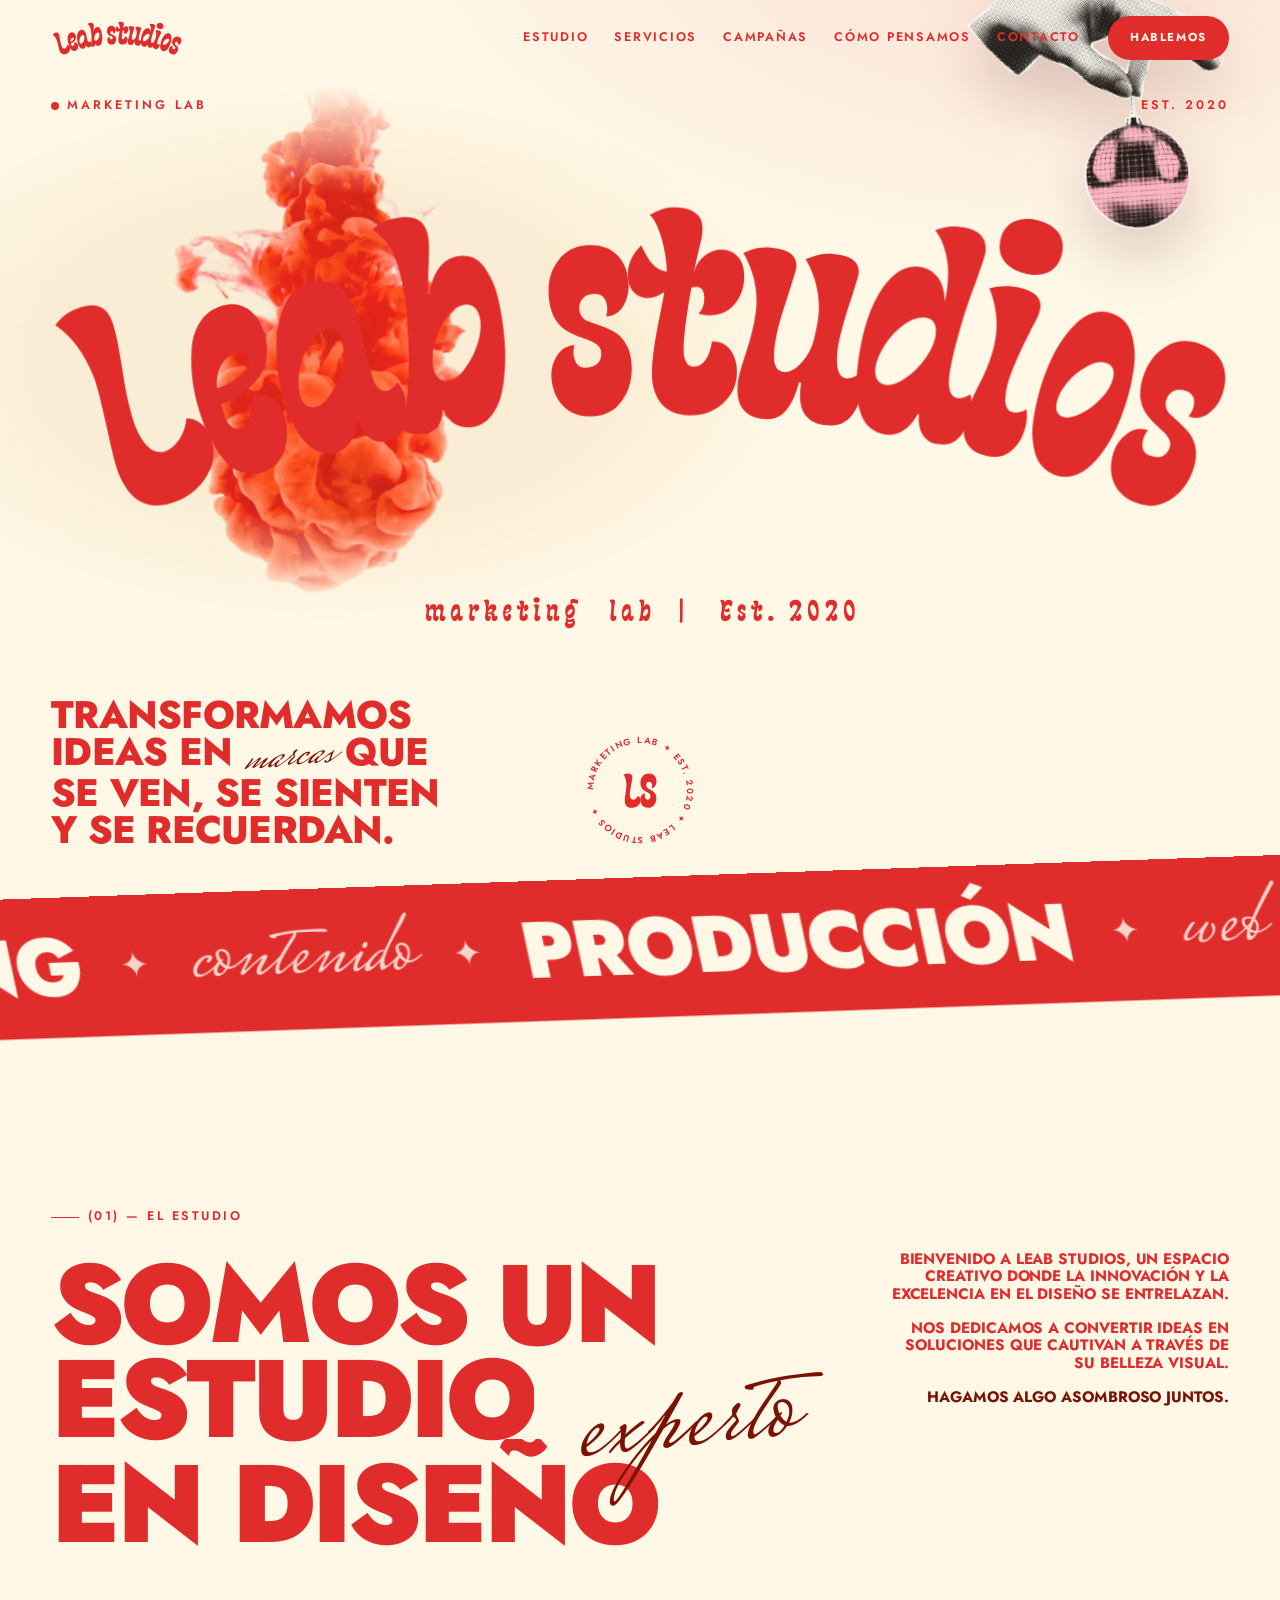
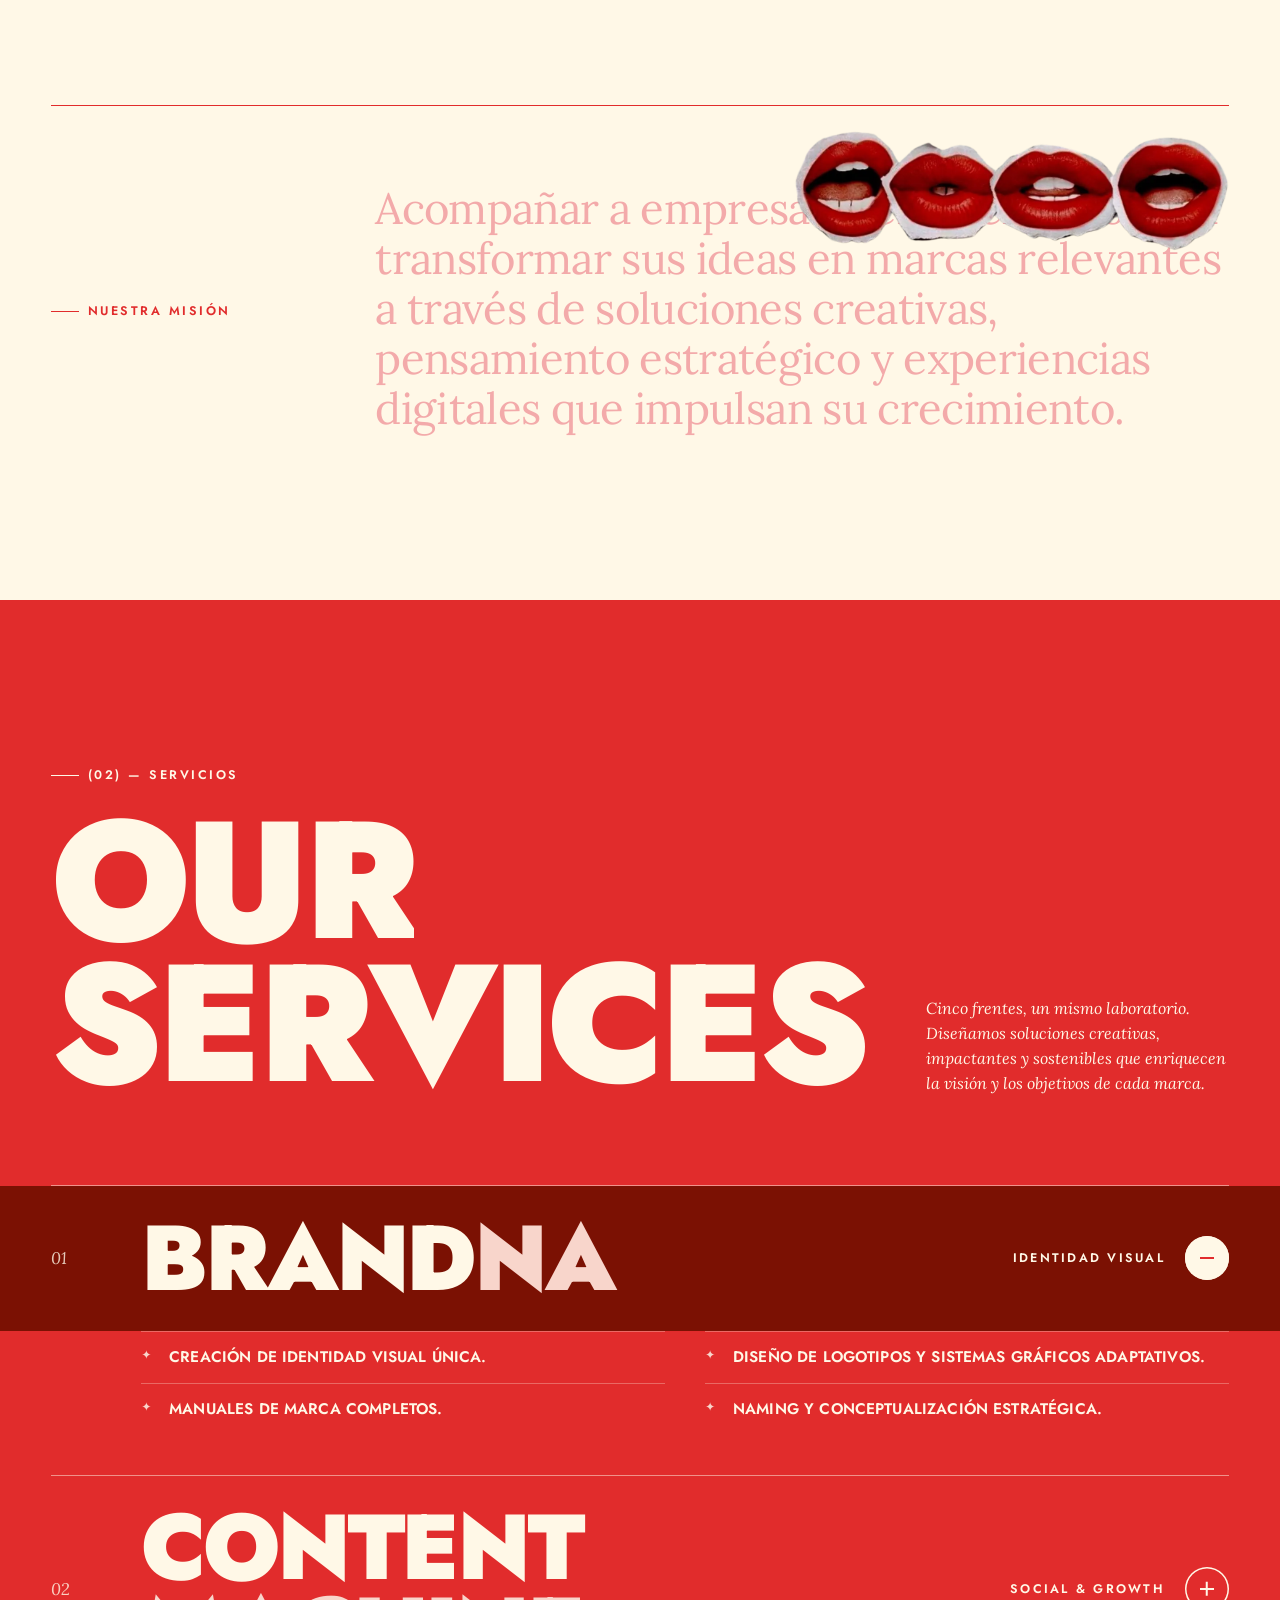
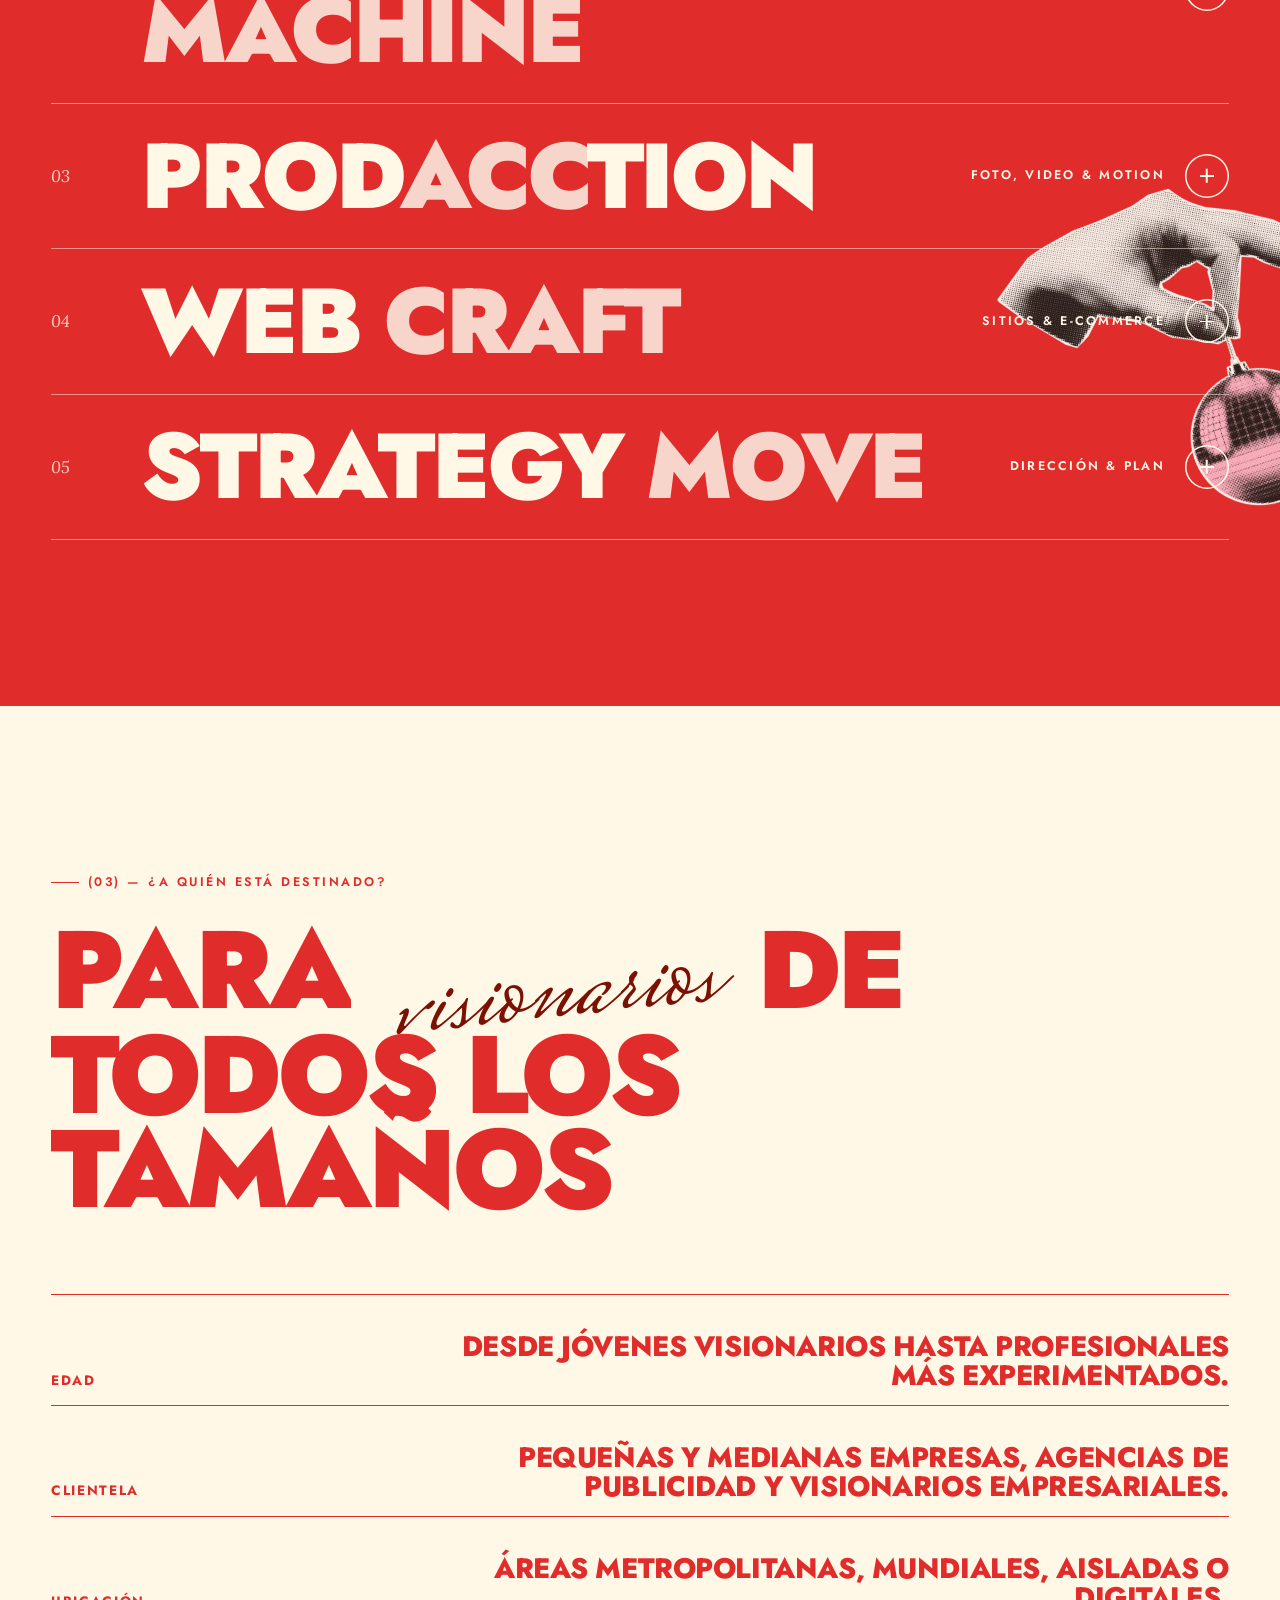
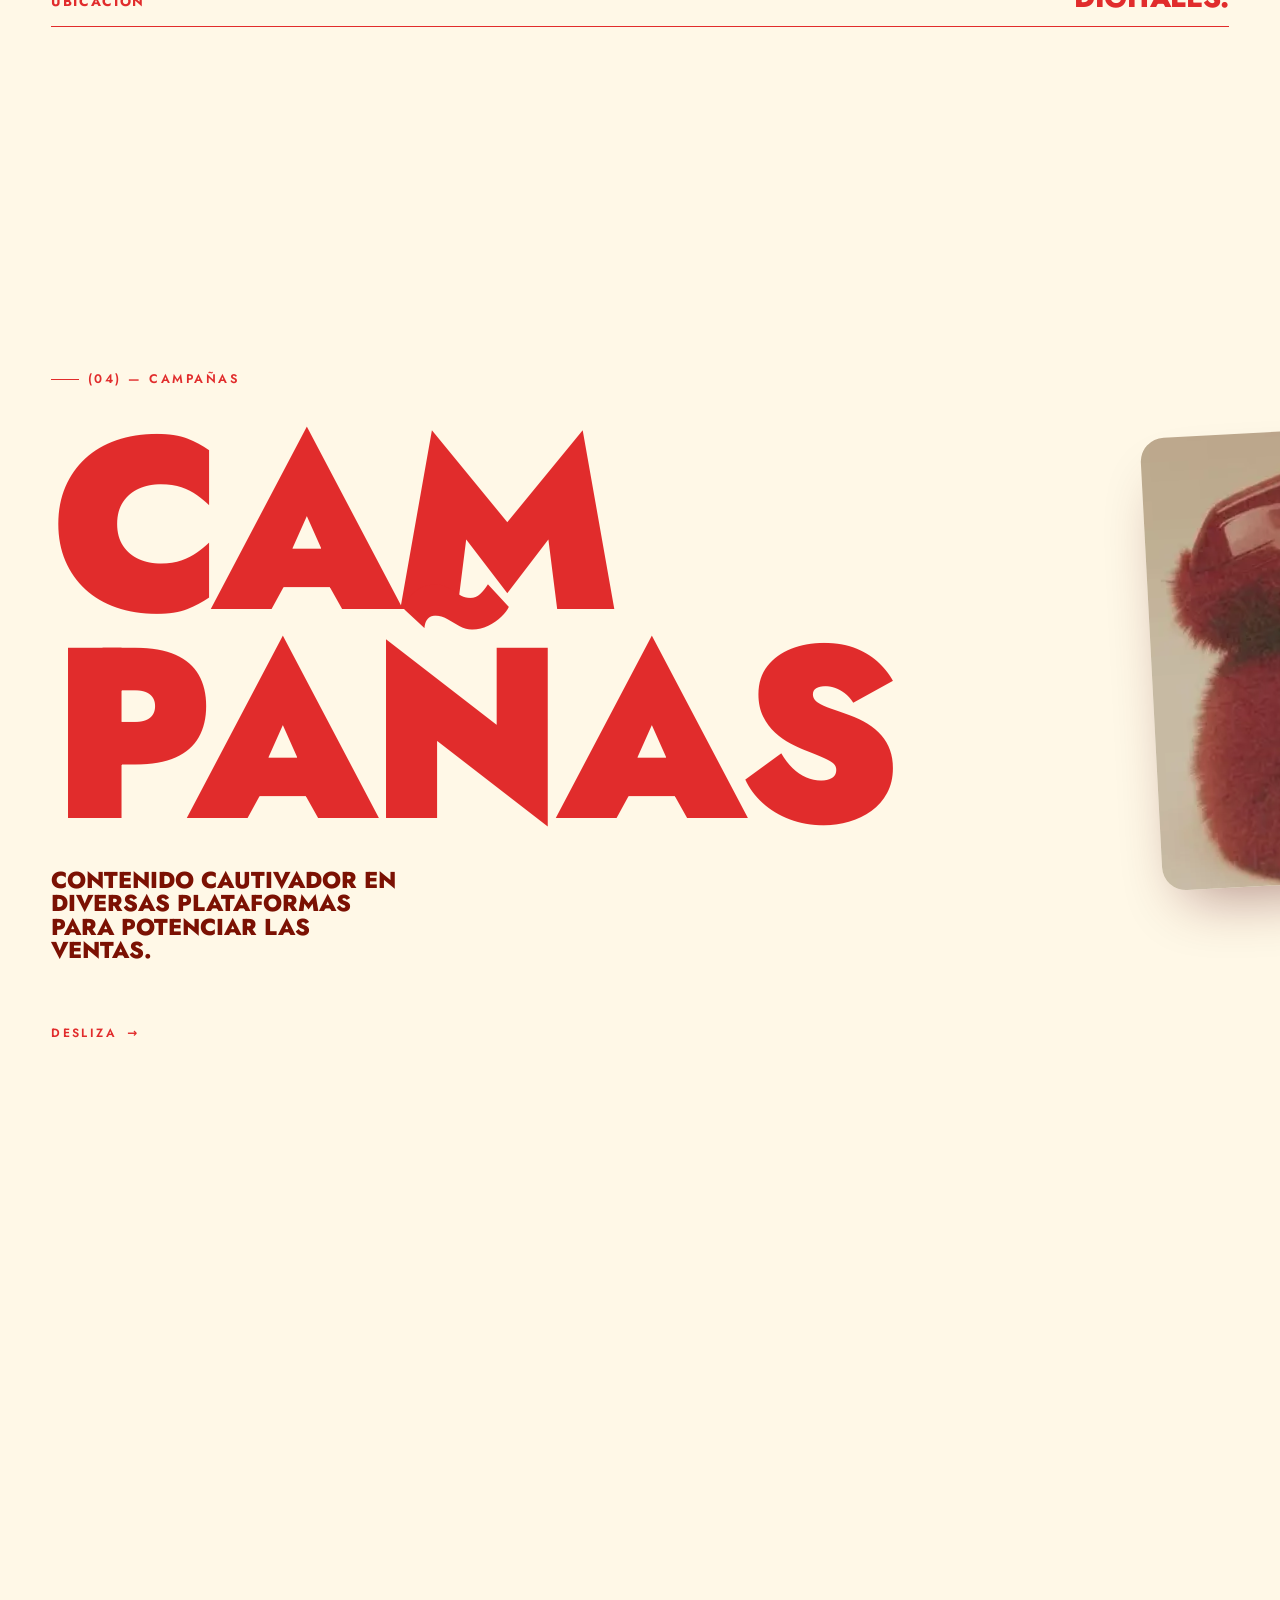
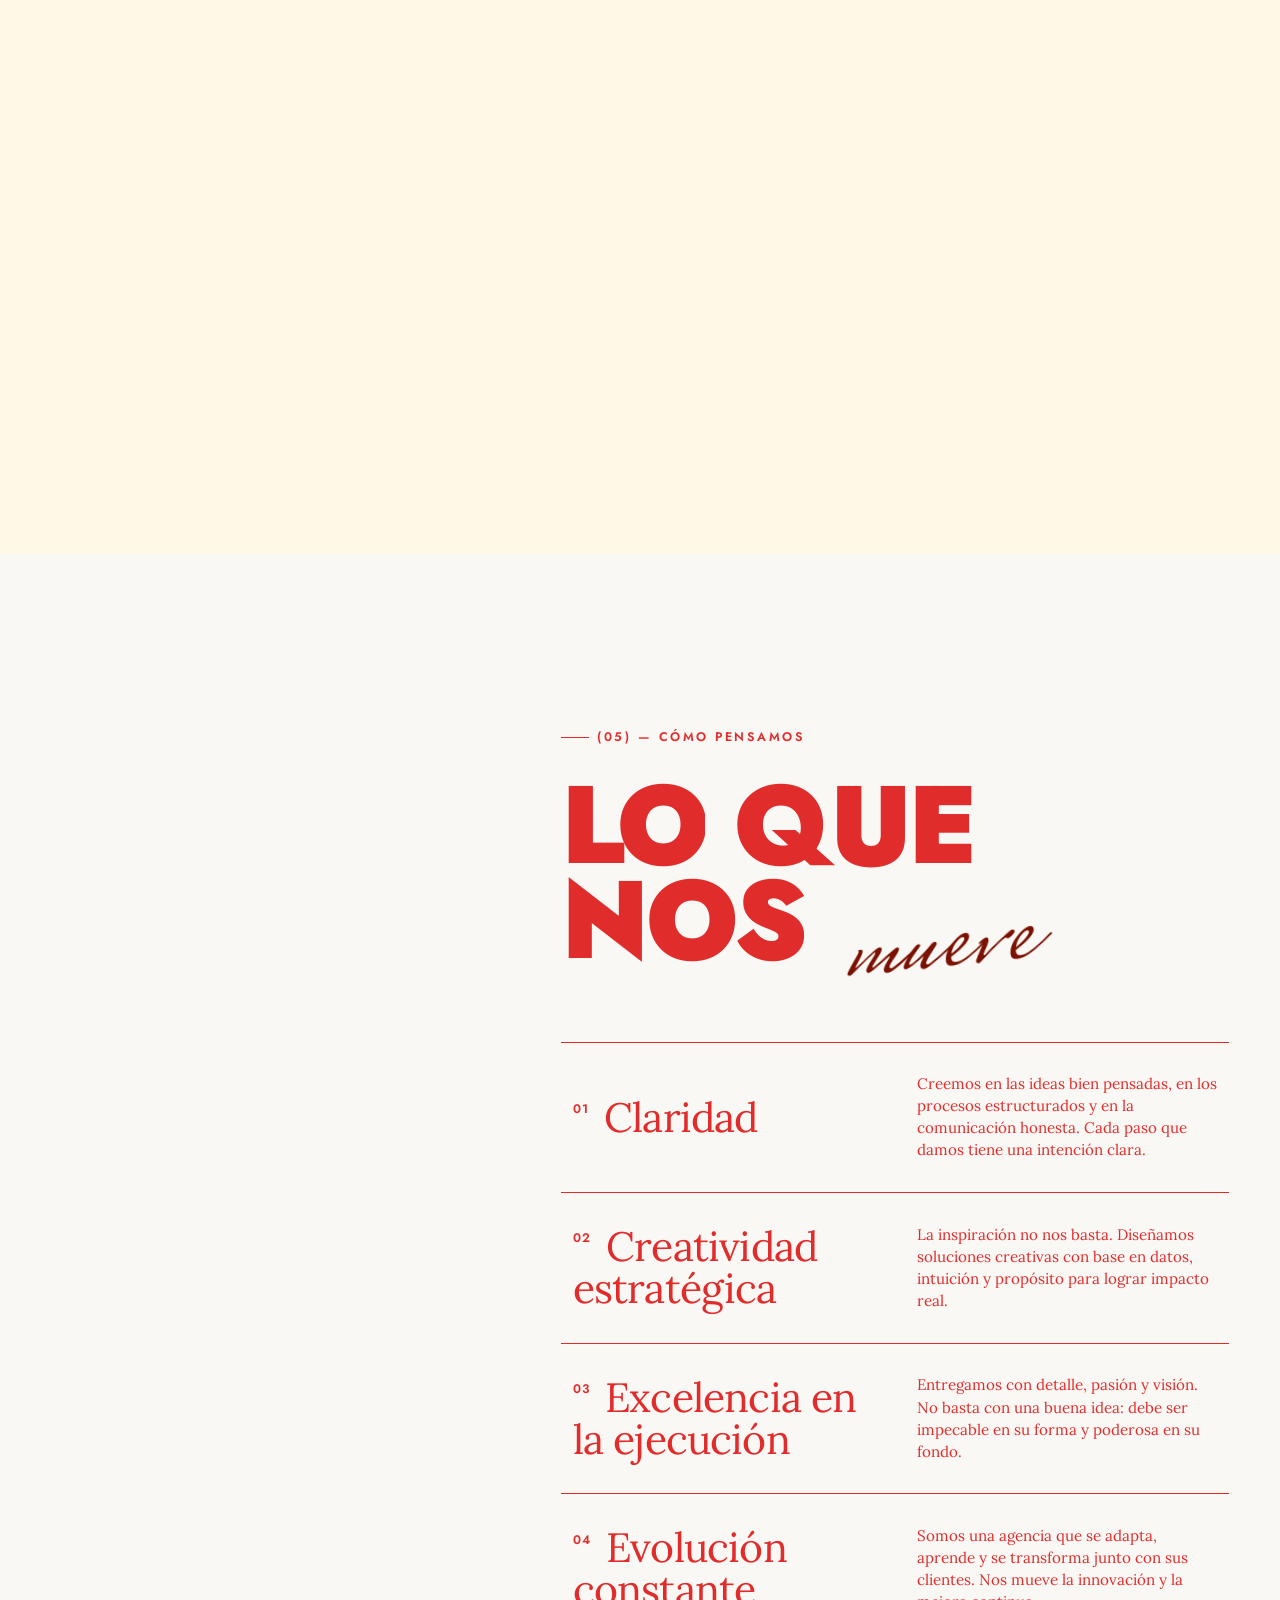
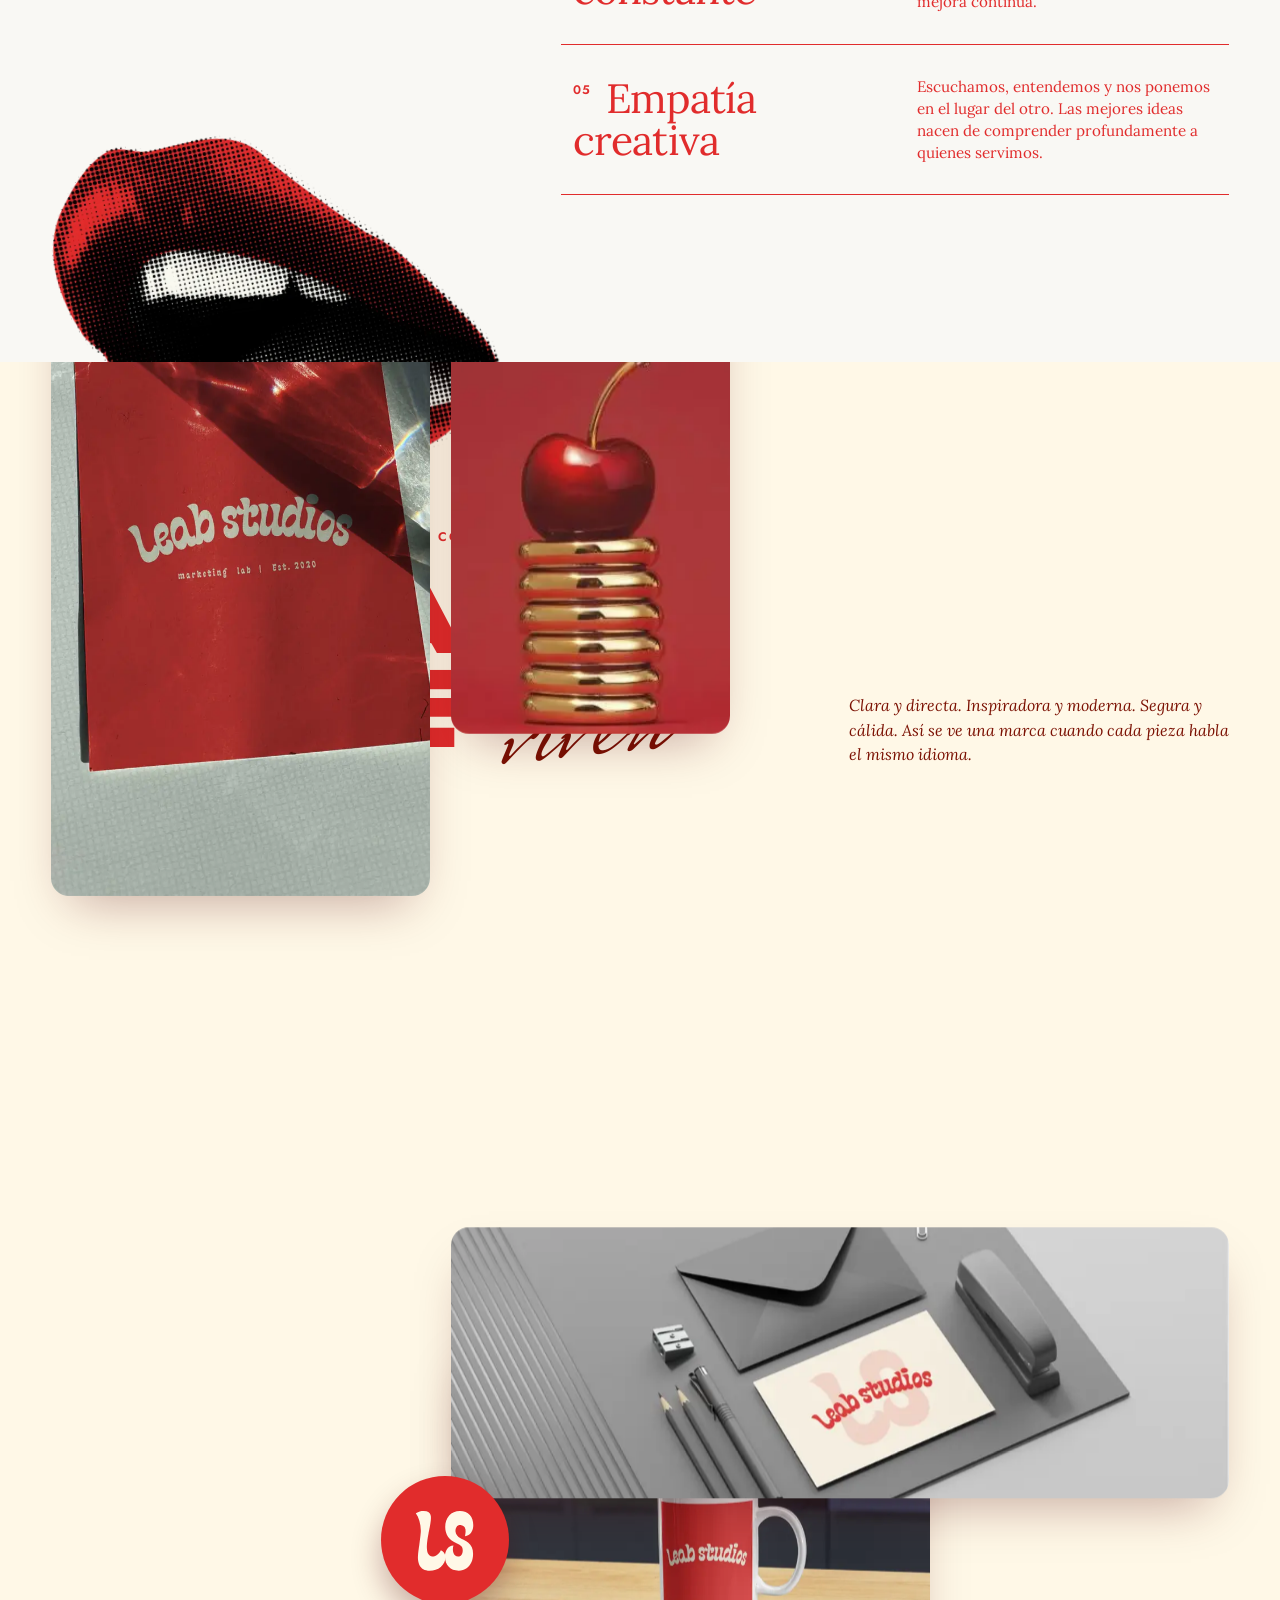
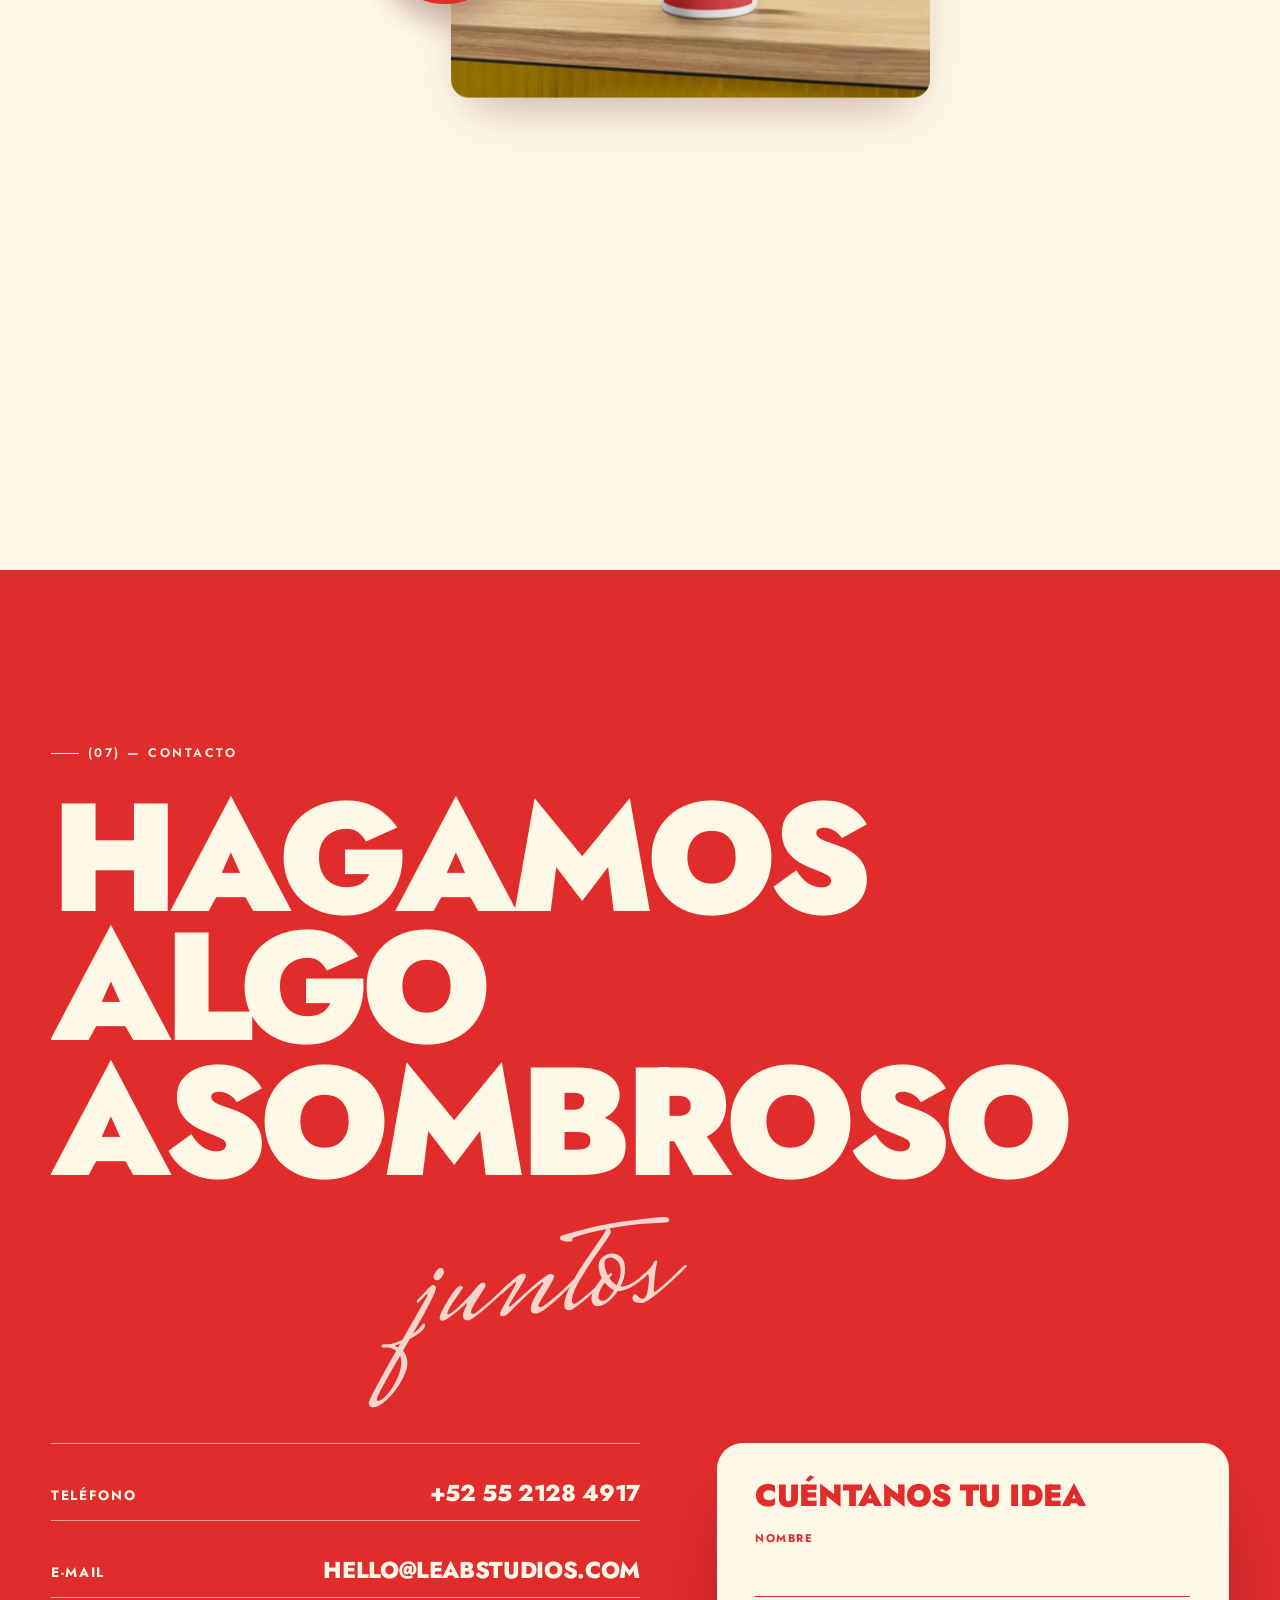
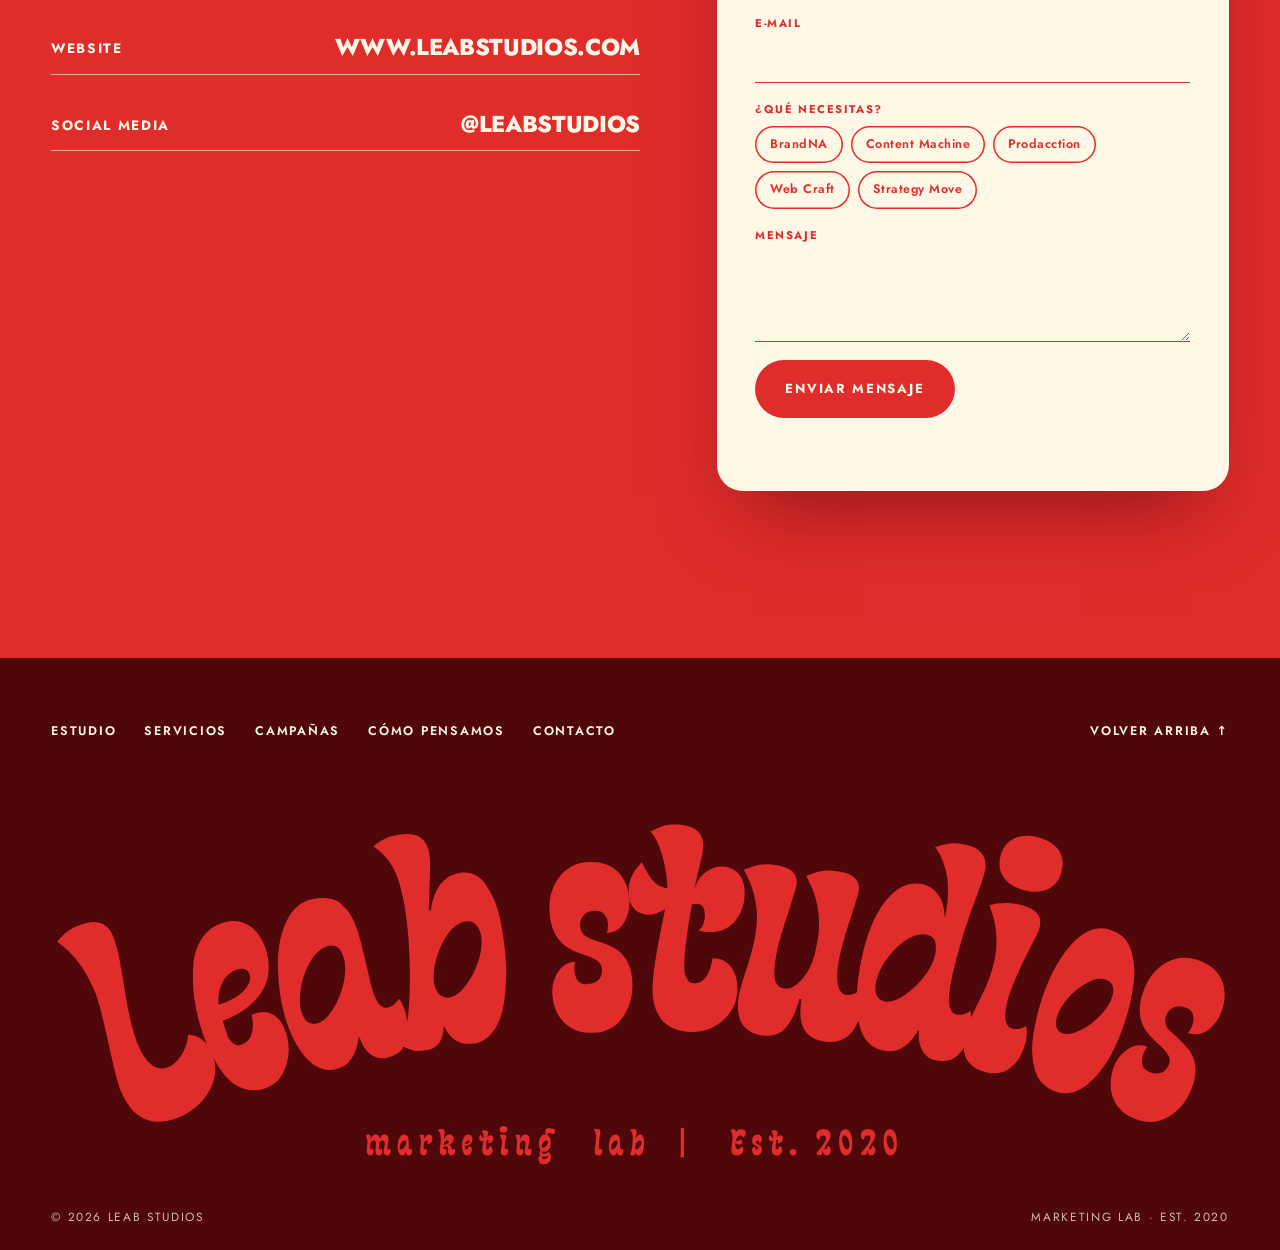
==== index.html @ 28a55242 "Create Leab Studios website Static, dependency-free site: animated vector wordmark, services accordi" ====
<!doctype html>
<html lang="es">
<head>
  <meta charset="utf-8">
  <meta name="viewport" content="width=device-width, initial-scale=1">
  <title>Leab Studios — Marketing Lab</title>
  <meta name="description" content="Leab Studios es un estudio creativo de marketing y diseño. Branding, contenido, producción, web y estrategia para marcas que quieren destacar.">
  <meta name="theme-color" content="#E12C2C">
  <meta property="og:title" content="Leab Studios — Marketing Lab">
  <meta property="og:description" content="Convertimos ideas en marcas relevantes a través de soluciones creativas, pensamiento estratégico y experiencias digitales.">
  <meta property="og:type" content="website">
  <link rel="icon" href="favicon.svg" type="image/svg+xml">
  <link rel="stylesheet" href="assets/css/styles.css">
</head>
<body class="is-loading">

  <!-- Preloader -->
  <div class="loader" aria-hidden="true">
    <div class="loader__mark">
      <span class="loader__ls loader__ls--ghost"></span>
      <span class="loader__ls loader__ls--fill"></span>
    </div>
    <div class="loader__count"><span data-count>0</span>%</div>
    <div class="loader__curtain"></div>
  </div>

  <!-- Cursor -->
  <div class="cursor" aria-hidden="true"><span class="cursor__label"></span></div>

  <div class="progress" aria-hidden="true"><span></span></div>

  <!-- Header -->
  <header class="header">
    <a href="#top" class="header__logo" aria-label="Leab Studios — inicio"><span class="logo-mask logo-mask--wordmark"></span></a>
    <nav class="header__nav" aria-label="Principal">
      <a href="#estudio" data-hover>Estudio</a>
      <a href="#servicios" data-hover>Servicios</a>
      <a href="#campanas" data-hover>Campañas</a>
      <a href="#como-pensamos" data-hover>Cómo pensamos</a>
      <a href="#contacto" data-hover>Contacto</a>
    </nav>
    <a href="#contacto" class="btn btn--small btn--red header__cta" data-magnetic><span>Hablemos</span></a>
    <button class="burger" aria-label="Abrir menú" aria-expanded="false" aria-controls="menu"><span></span><span></span></button>
  </header>

  <!-- Mobile menu -->
  <div class="menu" id="menu" aria-hidden="true">
    <nav class="menu__nav" aria-label="Menú móvil">
      <a href="#estudio"><i>01</i>Estudio</a>
      <a href="#servicios"><i>02</i>Servicios</a>
      <a href="#campanas"><i>03</i>Campañas</a>
      <a href="#como-pensamos"><i>04</i>Cómo pensamos</a>
      <a href="#contacto"><i>05</i>Contacto</a>
    </nav>
    <div class="menu__foot">
      <a href="mailto:hello@leabstudios.com">hello@leabstudios.com</a>
      <a href="https://www.instagram.com/leabstudios" target="_blank" rel="noopener">@leabstudios</a>
    </div>
    <span class="menu__ls logo-mask logo-mask--ls" aria-hidden="true"></span>
  </div>

  <main id="top">

    <!-- ============ HERO ============ -->
    <section class="hero">
      <img class="hero__ink" src="assets/img/ink.webp" alt="" data-speed="0.25" width="2000" height="1126">

      <div class="hero__hang" aria-hidden="true">
        <span class="hero__string"></span>
        <img src="assets/img/hand-disco.webp" alt="" width="900" height="900">
      </div>

      <div class="hero__top">
        <p class="eyebrow"><span class="dot"></span> Marketing lab</p>
        <p class="eyebrow eyebrow--right">Est. 2020</p>
      </div>

      <h1 class="hero__title">
        <span class="sr-only">Leab Studios</span>
        <svg class="wordmark-svg" aria-hidden="true" focusable="false" xmlns="http://www.w3.org/2000/svg" viewBox="326 297 770 202" fill="currentColor"><g class="wm-l"><path transform="translate(375.415 503.389)" d="M -46.71 -125.31 C -43.98 -128.5 -41.55 -130.87 -39.40 -132.45 C -37.32 -133.87 -34.50 -135.25 -30.95 -136.57 C -21.66 -140.04 -15.05 -138.25 -11.12 -131.20 C -8.55 -126.37 -6.31 -117.89 -4.40 -105.73 C -4.22 -104.69 -3.80 -102.23 -3.12 -98.35 C -2.53 -94.42 -2.07 -91.59 -1.75 -89.85 C -1.5 -87.99 -1.01 -85.22 -0.29 -81.56 C 0.41 -77.89 1.06 -74.96 1.65 -72.78 C 2.19 -70.47 2.86 -67.95 3.67 -65.20 C 4.51 -62.35 5.39 -59.84 6.32 -57.67 C 8.66 -52.00 11.47 -47.81 14.76 -45.10 C 18.09 -42.31 21.65 -41.56 25.43 -42.85 C 28.62 -43.94 31.60 -46.47 34.37 -50.45 C 37.08 -54.31 38.65 -58.89 39.09 -64.17 C 42.07 -64.39 45.09 -63.45 48.17 -61.32 C 51.29 -59.10 53.51 -56.22 54.82 -52.68 C 58.22 -43.58 57.48 -35.01 52.62 -26.98 C 47.80 -18.84 40.74 -13.05 31.45 -9.59 C 20.14 -5.37 10.78 -6.90 3.37 -14.18 C 1.80 -15.78 0.31 -17.75 -1.09 -20.06 C -2.5 -22.37 -3.62 -24.51 -4.46 -26.48 C -5.41 -28.42 -6.33 -31.02 -7.21 -34.29 C -8.20 -37.52 -8.87 -40.06 -9.23 -41.90 C -9.64 -43.59 -10.28 -46.30 -11.12 -50.03 C -11.96 -53.75 -12.50 -56.22 -12.75 -57.45 C -16.59 -75.10 -19.47 -86.35 -21.40 -91.20 C -27.65 -106.77 -36.09 -118.14 -46.71 -125.31 Z M -46.71 -125.31 "/></g><g class="wm-l"><path transform="translate(433.45 481.612)" d="M 30.82 -7.17 C 26.23 -5.78 21.85 -5.80 17.68 -7.23 C 13.55 -8.55 10.07 -10.71 7.26 -13.71 C 4.35 -16.58 1.63 -20.30 -0.90 -24.87 C -3.55 -29.41 -5.59 -33.54 -7.04 -37.26 C -8.48 -41.00 -9.83 -44.97 -11.09 -49.18 C -12.86 -55.06 -14.15 -61.13 -14.96 -67.40 C -15.75 -73.57 -15.96 -80.12 -15.57 -87.06 C -15.31 -93.97 -13.47 -100.08 -10.04 -105.39 C -6.71 -110.64 -1.91 -114.22 4.34 -116.10 C 10.70 -118.02 16.36 -117.32 21.31 -114.01 C 26.18 -110.56 29.72 -105.53 31.92 -98.93 C 35.31 -88 34.39 -78.48 29.14 -70.40 C 23.80 -62.18 15.36 -55.97 3.82 -51.76 C 3.95 -51.35 4.20 -50.52 4.57 -49.26 C 4.89 -47.85 5.21 -46.78 5.56 -46.03 C 5.78 -45.23 6.15 -44.17 6.65 -42.82 C 7.06 -41.45 7.53 -40.42 8.07 -39.73 C 8.62 -38.94 9.28 -38.17 10.04 -37.45 C 10.73 -36.58 11.52 -36.07 12.42 -35.92 C 13.34 -35.67 14.36 -35.65 15.48 -35.87 C 19.29 -37.01 21.73 -39.57 22.79 -43.53 C 23.87 -47.37 23.84 -51.36 22.70 -55.51 C 23.44 -55.92 24.59 -56.37 26.15 -56.85 C 30.36 -58.11 34.14 -57.60 37.5 -55.31 C 40.86 -53.00 43.37 -49.43 45.03 -44.59 C 47.62 -37.05 47.69 -29.54 45.23 -22.07 C 42.69 -14.25 37.89 -9.28 30.82 -7.17 Z M 13.70 -85.46 C 9.09 -84.08 5.67 -81.07 3.43 -76.45 C 1.20 -71.83 0.45 -67.07 1.18 -62.17 C 4.21 -63.08 7.34 -64.39 10.56 -66.10 C 13.68 -67.79 16.50 -70.13 19.03 -73.12 C 21.47 -76 22.28 -78.97 21.46 -82.04 C 21.12 -83.53 20.25 -84.65 18.85 -85.40 C 17.48 -86.06 15.76 -86.08 13.70 -85.46 Z M 13.70 -85.46 "/></g><g class="wm-l"><path transform="translate(484.966 465.486)" d="M 41.29 -24.70 C 39.84 -12.95 35.00 -6.03 26.76 -3.96 C 17.64 -1.61 9.45 -6.16 2.17 -17.62 C -5.12 -29.08 -9.54 -43.59 -11.07 -61.17 C -12.73 -79.24 -10.52 -93.41 -4.45 -103.68 C -0.87 -109.72 3.87 -113.51 9.81 -115.06 L 11.15 -115.35 C 13.84 -115.96 16.35 -116.21 18.68 -116.10 C 21.01 -116.00 23.08 -115.67 24.89 -115.14 C 26.67 -114.61 28.36 -113.64 29.93 -112.21 C 31.53 -110.67 32.91 -109.25 34.04 -107.95 C 35.20 -106.52 36.38 -104.53 37.59 -101.98 C 38.69 -99.39 39.61 -97.14 40.35 -95.21 C 41.03 -93.16 41.85 -90.46 42.82 -87.12 C 43.67 -83.75 44.37 -80.86 44.90 -78.48 C 45.44 -76.08 46.21 -72.89 47.21 -68.92 C 48.11 -64.94 48.84 -61.70 49.40 -59.20 C 52.09 -48.17 55.83 -43.19 60.62 -44.28 C 63.11 -44.83 65.51 -46.73 67.82 -49.98 C 70.27 -46.54 71.86 -42.71 72.59 -38.48 C 73.95 -31.56 73.72 -25.64 71.89 -20.71 C 70.05 -15.80 65.98 -12.68 59.68 -11.37 C 55.89 -10.51 52.36 -11.30 49.10 -13.71 C 45.83 -16.12 43.42 -19.82 41.89 -24.82 Z M 21.5 -84.68 C 17.21 -83.72 13.42 -80.56 10.12 -75.20 C 6.84 -69.75 4.66 -63.86 3.57 -57.54 C 2.50 -51.11 2.59 -45.79 3.84 -41.57 C 5.66 -35.39 9.03 -32.78 13.93 -33.78 C 17.42 -34.56 20.84 -37.53 24.20 -42.68 C 27.55 -47.75 29.96 -53.58 31.42 -60.18 C 32.86 -66.80 32.92 -72.36 31.59 -76.89 C 29.75 -83.19 26.39 -85.78 21.5 -84.68 Z M 21.5 -84.68 "/></g><g class="wm-l"><path transform="translate(555.285 449.371)" d="M -0.90 -3.12 C 3.12 -13.19 4.94 -30.08 4.54 -53.79 C 4.16 -77.49 1.75 -96.50 -2.65 -110.84 C -5.60 -120.64 -11.19 -128.31 -19.42 -133.85 C -16.05 -136.39 -13.16 -138.20 -10.75 -139.28 C -8.39 -140.23 -5.34 -140.98 -1.60 -141.51 C 8.21 -142.92 14.28 -139.76 16.62 -132.04 C 16.85 -131.14 17.08 -130.18 17.32 -129.18 C 17.47 -128.17 17.61 -126.85 17.75 -125.21 C 17.78 -123.57 17.83 -122.18 17.89 -121.06 C 17.83 -119.92 17.78 -118.06 17.75 -115.46 C 17.71 -112.88 17.64 -110.81 17.54 -109.25 C 17.48 -107.58 17.41 -104.87 17.32 -101.14 C 17.14 -97.30 17.00 -94.24 16.92 -91.95 L 18.48 -91.85 C 18.87 -97.81 20.73 -103.25 24.06 -108.15 C 27.40 -112.96 31.86 -115.71 37.45 -116.40 C 40.89 -116.89 44.09 -116.48 47.07 -115.17 C 49.96 -113.72 52.39 -111.53 54.37 -108.62 C 56.35 -105.58 58.06 -102.56 59.51 -99.57 C 60.89 -96.47 62.09 -92.76 63.12 -88.46 C 64.07 -84.06 64.78 -80.55 65.25 -77.93 C 65.62 -75.31 66.05 -72.27 66.54 -68.82 C 67.04 -64.66 67.41 -60.32 67.64 -55.82 C 67.85 -51.30 67.73 -46.01 67.26 -39.96 C 66.79 -33.80 65.92 -28.35 64.64 -23.64 C 63.24 -18.89 61 -14.69 57.90 -11.06 C 54.81 -7.40 50.98 -5.25 46.43 -4.60 C 37.63 -3.34 31.21 -7.08 27.17 -15.81 L 26.71 -15.73 C 26.60 -6.42 22.69 -1.21 15 -0.12 C 11.66 0.35 9.03 0.36 7.09 -0.09 C 5.09 -0.41 2.42 -1.42 -0.90 -3.12 Z M 41.20 -84.57 C 36.84 -83.95 32.86 -81.10 29.25 -76.04 C 25.66 -70.89 23.12 -65.20 21.62 -59 C 20.03 -52.78 19.70 -47.53 20.62 -43.21 C 21.22 -40.51 22.36 -38.35 24.03 -36.73 C 25.70 -35.11 27.86 -34.45 30.51 -34.73 C 34.05 -35.23 37.64 -37.91 41.29 -42.76 C 44.96 -47.52 47.78 -53.08 49.75 -59.45 C 51.62 -65.82 52.07 -71.36 51.10 -76.07 C 50.51 -78.78 49.36 -81 47.67 -82.71 C 46.00 -84.33 43.84 -84.95 41.20 -84.57 Z M 41.20 -84.57 "/></g><g class="wm-l"><path transform="translate(626.122 439.724)" d=""/></g><g class="wm-l"><path transform="translate(649.129 437.169)" d="M 32.78 -79.46 L 31.70 -79.42 C 28.53 -79.27 26.12 -78.24 24.46 -76.32 C 22.71 -74.41 22.01 -71.87 22.35 -68.71 C 22.82 -65.36 24.78 -62.94 28.23 -61.45 C 28.53 -61.36 31.12 -60.46 36.01 -58.73 C 40.92 -56.91 44.42 -55.28 46.53 -53.85 C 52.76 -49.31 56.10 -42.34 56.53 -32.95 C 57.03 -24.06 54.98 -16.35 50.37 -9.81 C 45.75 -3.15 39.36 0.31 31.18 0.59 C 23.12 0.95 16.78 -1.16 12.17 -5.78 C 7.46 -10.36 4.78 -16.58 4.12 -24.43 C 3.68 -29.53 4.84 -34.35 7.59 -38.87 C 10.26 -43.30 14.10 -45.67 19.09 -46 C 18.14 -42.25 18.30 -38.89 19.56 -35.89 C 20.71 -32.86 22.88 -31.33 26.06 -31.28 L 27.14 -31.32 C 30.50 -31.47 33.06 -32.55 34.81 -34.57 C 36.45 -36.60 37.00 -39.24 36.45 -42.48 C 35.92 -45.01 33.51 -47.16 29.25 -48.92 C 28.10 -49.37 26.64 -49.92 24.87 -50.56 C 23.00 -51.19 21.60 -51.69 20.65 -52.06 C 19.62 -52.42 18.47 -52.92 17.21 -53.57 C 15.86 -54.23 14.66 -54.89 13.60 -55.57 C 6.53 -60.27 2.75 -68.14 2.25 -79.17 C 1.75 -87.73 3.87 -95.14 8.60 -101.39 C 13.24 -107.55 19.64 -110.86 27.79 -111.32 C 35.86 -111.79 42.26 -109.67 46.98 -104.98 C 51.59 -100.28 54.12 -94.05 54.57 -86.28 C 54.81 -80.97 53.70 -76.17 51.23 -71.85 C 48.67 -67.45 44.89 -65.08 39.89 -64.75 C 40.95 -68.46 40.84 -71.83 39.57 -74.85 C 38.31 -77.87 36.05 -79.41 32.78 -79.46 Z M 32.78 -79.46 "/></g><g class="wm-l"><path transform="translate(702.954 434.259)" d="M 71.54 -24.37 C 71.27 -16.40 68.11 -9.82 62.06 -4.64 C 56.01 0.55 48.96 3.06 40.89 2.89 C 30.67 2.67 23.55 -1.16 19.53 -8.62 C 16.57 -14.00 15.44 -20.99 16.14 -29.57 C 16.60 -37.01 17.98 -46.49 20.28 -58.01 C 22.57 -69.51 23.84 -76.08 24.09 -77.71 C 20.03 -75.03 16.37 -73.73 13.10 -73.81 C 11.78 -73.84 10.35 -74.12 8.82 -74.67 C 2.73 -76.84 -0.11 -82.22 0.28 -90.79 C 0.62 -97.02 3.50 -102.84 8.93 -108.25 C 11.68 -102.56 14.16 -98.46 16.35 -95.96 C 18.45 -93.47 21.58 -91.83 25.75 -91.03 C 25.60 -98.08 24.42 -105.41 22.23 -113.03 C 19.95 -120.64 17.40 -125.71 14.59 -128.23 C 18.53 -130.29 21.57 -131.66 23.73 -132.32 C 25.79 -132.89 28.66 -133.14 32.34 -133.06 C 37.14 -132.95 41.15 -131.79 44.37 -129.57 C 47.59 -127.26 49.14 -123.70 49.04 -118.89 C 49.01 -117.05 48.82 -115.16 48.48 -113.21 C 48.01 -111.18 47.28 -108.08 46.28 -103.90 C 45.26 -99.63 44.30 -95.16 43.37 -90.5 C 44.70 -95.25 47.14 -98.98 50.68 -101.67 C 54.10 -104.35 57.80 -105.65 61.79 -105.56 C 65.99 -105.47 69.53 -103.82 72.43 -100.59 C 75.22 -97.36 76.50 -92.73 76.28 -86.70 C 76.03 -79.96 73.86 -74.22 69.78 -69.5 C 65.57 -64.68 60.03 -62.35 53.18 -62.5 C 51.03 -62.55 48.75 -62.91 46.32 -63.57 C 49.03 -66.06 50.33 -69.56 50.21 -74.07 C 50.12 -78.67 48.39 -81.01 45.01 -81.09 C 44.08 -81.11 43.00 -80.98 41.78 -80.70 C 38.28 -61.64 36.60 -47.61 36.73 -38.60 C 36.77 -36.05 37.33 -33.84 38.42 -31.98 C 39.41 -30.03 41.03 -29.03 43.28 -28.98 C 49.40 -28.84 53.41 -34.33 55.29 -45.43 C 60.81 -45.41 64.96 -43.37 67.73 -39.32 C 70.50 -35.17 71.77 -30.18 71.54 -24.37 Z M 71.54 -24.37 "/></g><g class="wm-l"><path transform="translate(768.235 435.13)" d="M 47.67 -14.15 C 47.69 -15.38 47.91 -17.10 48.34 -19.32 L 46.82 -19.48 C 44.92 -11.85 42.14 -5.81 38.51 -1.35 C 34.86 3.20 29.89 5.11 23.59 4.39 C 11.19 3.02 5.58 -4.53 6.76 -18.28 C 7.08 -22.56 9.22 -30.46 13.17 -41.98 C 16.33 -52.03 18.25 -60.87 18.93 -68.51 C 19.85 -80.75 17.03 -92.65 10.5 -104.21 C 14.36 -105.88 17.60 -106.94 20.23 -107.40 C 22.74 -107.85 25.87 -107.89 29.64 -107.51 C 40.53 -106.42 45.71 -102.25 45.18 -95.01 C 45.03 -93.59 43.61 -88.70 40.92 -80.34 C 36.64 -67.31 33.94 -58.39 32.82 -53.57 C 30.34 -42.21 29.84 -34.60 31.31 -30.75 C 32.38 -28.17 34.13 -26.71 36.56 -26.35 C 40.73 -25.94 44.80 -28.05 48.75 -32.70 C 52.71 -37.32 55.41 -42.55 56.82 -48.37 C 58.46 -55.5 59.41 -60.84 59.67 -64.40 C 60.53 -77.07 57.72 -88.97 51.25 -100.10 C 55.11 -101.77 58.35 -102.83 60.96 -103.29 C 63.48 -103.74 66.62 -103.78 70.39 -103.40 C 81.36 -102.30 86.54 -98.13 85.92 -90.90 C 85.77 -89.48 84.35 -84.60 81.65 -76.25 C 76.10 -59.84 72.87 -47.72 71.98 -39.90 C 70.84 -28.61 72.82 -22.71 77.92 -22.20 C 80.46 -21.94 83.34 -22.98 86.56 -25.34 C 87.78 -21.31 88.09 -17.17 87.46 -12.92 C 86.58 -6.22 84.17 -0.80 80.26 3.32 C 76.25 7.52 71 9.25 64.5 8.5 C 52.09 7.14 46.48 -0.40 47.67 -14.15 Z M 47.67 -14.15 "/></g><g class="wm-l"><path transform="translate(843.416 442.46)" d="M 83.68 -6.59 C 82.22 0.31 79.69 5.66 76.07 9.46 C 72.46 13.26 67.5 14.53 61.18 13.28 C 57.36 12.58 54.41 10.48 52.34 6.98 C 50.28 3.49 49.52 -0.85 50.07 -6.06 L 49.48 -6.18 C 43.53 4.05 36.37 8.50 28 7.18 C 24.15 6.57 20.92 5.14 18.32 2.90 C 15.60 0.75 13.62 -2.05 12.39 -5.51 C 11.16 -8.96 10.25 -12.50 9.67 -16.15 C 9.07 -19.69 8.92 -23.67 9.21 -28.09 C 9.5 -32.40 9.82 -36.13 10.18 -39.28 C 10.53 -42.34 11.03 -45.58 11.65 -49 C 15.15 -68 20.91 -82.32 28.93 -91.98 C 35.87 -100.36 43.56 -103.78 52.01 -102.23 C 55.92 -101.51 59.33 -99.38 62.23 -95.84 C 65.10 -92.28 66.72 -86.94 67.07 -79.81 C 69.29 -90.20 69.73 -99.42 68.40 -107.48 C 66.96 -115.44 64.39 -121.73 60.67 -126.37 C 64.64 -127.71 67.96 -128.51 70.60 -128.76 C 73.14 -129.02 76.28 -128.81 80 -128.12 C 89.55 -126.37 94.14 -121.41 93.79 -113.25 C 93.72 -111.09 91.38 -103.73 86.78 -91.17 C 83.33 -82.02 80.37 -73.31 77.92 -65.04 C 74.28 -52.60 71.80 -42.50 70.46 -34.73 C 68.62 -23.54 70.11 -17.50 74.93 -16.60 C 77.44 -16.14 80.40 -16.96 83.81 -19.04 C 84.71 -14.92 84.67 -10.76 83.68 -6.59 Z M 54.81 -69.14 C 50.48 -69.92 45.75 -68.50 40.62 -64.87 C 35.46 -61.14 31.14 -56.58 27.65 -51.20 C 24.15 -45.71 22.15 -40.78 21.65 -36.40 C 20.90 -29.98 22.97 -26.28 27.87 -25.28 C 31.39 -24.62 35.70 -26.01 40.81 -29.45 C 45.89 -32.78 50.39 -37.20 54.32 -42.70 C 58.25 -48.22 60.48 -53.32 61.03 -58.01 C 61.81 -64.52 59.73 -68.23 54.81 -69.14 Z M 54.81 -69.14 "/></g><g class="wm-l"><path transform="translate(913.494 455.578)" d="M 29.35 -64.89 C 32.07 -77.07 31.00 -89.25 26.15 -101.43 C 32.94 -103.31 39.86 -103.36 46.90 -101.60 C 56.72 -99.14 60.80 -94.39 59.14 -87.32 C 58.91 -86.42 58.60 -85.39 58.21 -84.23 C 57.71 -83.09 57.25 -82.10 56.82 -81.26 C 56.39 -80.32 55.75 -79.06 54.92 -77.46 C 54.01 -75.90 53.31 -74.55 52.82 -73.42 C 44.96 -57.99 40.02 -46.47 38.01 -38.85 C 35.26 -27.85 36.36 -21.73 41.32 -20.5 C 43.80 -19.87 46.80 -20.48 50.32 -22.34 C 50.97 -18.17 50.67 -14.03 49.43 -9.93 C 47.60 -3.43 44.45 1.57 39.98 5.09 C 35.39 8.68 29.94 9.64 23.62 7.96 C 11.53 4.83 7.07 -3.45 10.23 -16.89 C 11.26 -21.47 14.46 -29 19.82 -39.46 C 24.56 -48.71 27.74 -57.19 29.35 -64.89 Z M 33.40 -133.60 C 34.73 -138.96 37.58 -142.78 41.93 -145.06 C 46.28 -147.25 51.58 -147.56 57.82 -146 C 64.17 -144.40 68.70 -141.64 71.40 -137.70 C 74.11 -133.76 74.78 -129.06 73.42 -123.60 C 72.07 -118.25 69.28 -114.47 65.04 -112.26 C 60.80 -110.04 55.50 -109.73 49.15 -111.32 C 42.91 -112.89 38.39 -115.65 35.57 -119.62 C 32.78 -123.59 32.06 -128.25 33.40 -133.60 Z M 33.40 -133.60 "/></g><g class="wm-l"><path transform="translate(954.419 465.414)" d="M 29.73 11.28 C 25.89 10.19 22.77 8.37 20.35 5.81 C 17.80 3.31 16.05 0.30 15.10 -3.20 C 14.16 -6.69 13.56 -10.30 13.31 -14.03 C 13.07 -17.73 13.29 -21.73 13.98 -26.01 C 14.61 -30.19 15.34 -33.92 16.15 -37.21 C 16.83 -40.43 17.66 -43.65 18.65 -46.87 C 23.85 -63.68 30.62 -76.58 38.96 -85.56 C 47.17 -94.46 55.41 -97.75 63.68 -95.40 C 67.51 -94.33 70.70 -92.54 73.25 -90.04 C 75.66 -87.47 77.35 -84.43 78.31 -80.93 C 79.25 -77.42 79.84 -73.81 80.10 -70.10 C 80.33 -66.39 80.12 -62.44 79.48 -58.26 C 78.80 -53.98 78.12 -50.23 77.43 -47.01 C 76.64 -43.72 75.75 -40.46 74.76 -37.23 C 69.56 -20.44 62.86 -7.59 54.65 1.31 C 46.31 10.28 38.00 13.61 29.73 11.28 Z M 61.67 -62.48 C 57.86 -63.66 53.57 -62.89 48.78 -60.20 C 43.88 -57.53 39.64 -54.03 36.06 -49.68 C 32.44 -45.25 30.19 -41.07 29.29 -37.17 C 28.06 -31.78 29.45 -28.47 33.45 -27.23 C 36.47 -26.29 40.39 -27.05 45.23 -29.51 C 50.03 -31.89 54.45 -35.28 58.5 -39.68 C 62.50 -44.03 64.98 -48.24 65.93 -52.32 C 66.53 -54.60 66.54 -56.69 65.95 -58.59 C 65.25 -60.51 63.82 -61.81 61.67 -62.48 Z M 61.67 -62.48 "/></g><g class="wm-l"><path transform="translate(1007.48 481.588)" d="M 61.51 -60.03 L 60.5 -60.42 C 57.53 -61.53 54.92 -61.53 52.65 -60.43 C 50.28 -59.36 48.64 -57.31 47.70 -54.28 C 46.80 -51.01 47.64 -48.01 50.21 -45.28 C 50.46 -45.09 52.5 -43.23 56.31 -39.71 C 60.09 -36.10 62.66 -33.22 64.03 -31.07 C 67.96 -24.42 68.27 -16.71 64.95 -7.92 C 61.91 0.42 56.97 6.70 50.14 10.90 C 43.28 15.18 36.04 15.84 28.42 12.87 C 20.86 10.01 15.88 5.56 13.46 -0.48 C 10.95 -6.57 10.94 -13.35 13.43 -20.82 C 15.05 -25.67 18.01 -29.64 22.34 -32.70 C 26.55 -35.71 31.01 -36.38 35.73 -34.71 C 33.37 -31.65 32.18 -28.5 32.15 -25.25 C 32.01 -22.00 33.40 -19.73 36.31 -18.42 L 37.31 -18.04 C 40.45 -16.85 43.23 -16.84 45.64 -18 C 47.95 -19.20 49.5 -21.41 50.28 -24.62 C 50.78 -27.15 49.42 -30.07 46.20 -33.37 C 45.32 -34.25 44.20 -35.32 42.82 -36.59 C 41.36 -37.92 40.27 -38.94 39.54 -39.64 C 38.74 -40.39 37.89 -41.32 37 -42.40 C 36.00 -43.55 35.16 -44.64 34.46 -45.67 C 29.82 -52.77 29.45 -61.49 33.35 -71.82 C 36.29 -79.89 41.17 -85.87 47.98 -89.75 C 54.67 -93.56 61.85 -94.06 69.54 -91.26 C 77.14 -88.51 82.18 -84.04 84.65 -77.85 C 87.03 -71.71 86.89 -64.98 84.25 -57.68 C 82.37 -52.71 79.44 -48.73 75.46 -45.75 C 71.36 -42.71 66.95 -42.03 62.23 -43.71 C 64.67 -46.71 65.92 -49.85 65.95 -53.12 C 65.98 -56.38 64.50 -58.68 61.51 -60.03 Z M 61.51 -60.03 "/></g></svg>
      </h1>

      <div class="hero__tagline" aria-hidden="true"><span class="logo-mask logo-mask--tagline"></span></div>

      <div class="hero__bottom">
        <p class="hero__lead" data-reveal>
          Transformamos ideas en <em class="script">marcas</em> que se ven, se sienten y se recuerdan.
        </p>
        <div class="hero__actions" data-reveal>
          <a href="#servicios" class="btn btn--red" data-magnetic><span>Ver servicios</span></a>
          <a href="#contacto" class="btn btn--line" data-magnetic><span>Iniciar un proyecto</span></a>
        </div>
      </div>

      <a href="#estudio" class="badge" aria-label="Bajar a Estudio">
        <svg viewBox="0 0 200 200" aria-hidden="true">
          <defs><path id="circle" d="M100,100 m-78,0 a78,78 0 1,1 156,0 a78,78 0 1,1 -156,0"/></defs>
          <text><textPath href="#circle">marketing lab ✦ est. 2020 ✦ leab studios ✦ </textPath></text>
        </svg>
        <span class="badge__ls logo-mask logo-mask--ls"></span>
      </a>
    </section>

    <!-- ============ MARQUEE ============ -->
    <div class="marquee" aria-hidden="true">
      <div class="marquee__track" data-marquee>
        <span>Branding</span><i>✦</i><span class="script">contenido</span><i>✦</i><span>Producción</span><i>✦</i><span class="script">web</span><i>✦</i><span>Estrategia</span><i>✦</i>
        <span>Branding</span><i>✦</i><span class="script">contenido</span><i>✦</i><span>Producción</span><i>✦</i><span class="script">web</span><i>✦</i><span>Estrategia</span><i>✦</i>
      </div>
    </div>

    <!-- ============ ESTUDIO ============ -->
    <section class="studio section" id="estudio">
      <div class="studio__grid">
        <div class="studio__head">
          <p class="kicker">(01) — El estudio</p>
          <h2 class="display display--xl" data-split>
            Somos un estudio <span class="script script--accent">experto</span> en diseño
          </h2>
        </div>
        <div class="studio__side">
          <p class="caps" data-reveal>Bienvenido a Leab Studios, un espacio creativo donde la innovación y la excelencia en el diseño se entrelazan.</p>
          <p class="caps" data-reveal>Nos dedicamos a convertir ideas en soluciones que cautivan a través de su belleza visual.</p>
          <p class="caps caps--strong" data-reveal>Hagamos algo asombroso juntos.</p>
        </div>
      </div>

      <div class="mission">
        <img class="mission__lips" src="assets/img/lips-row.webp" alt="" data-speed="-0.08" width="1200" height="333">
        <p class="mission__kicker kicker">Nuestra misión</p>
        <p class="mission__text" data-highlight>
          Acompañar a empresas y emprendedores a transformar sus ideas en marcas relevantes a través de soluciones creativas, pensamiento estratégico y experiencias digitales que impulsan su crecimiento.
        </p>
      </div>
    </section>

    <!-- ============ SERVICIOS ============ -->
    <section class="services section" id="servicios">
      <div class="services__pattern" aria-hidden="true"></div>
      <div class="services__head">
        <p class="kicker kicker--cream">(02) — Servicios</p>
        <h2 class="display display--xxl" data-split>Our <br>services</h2>
        <p class="services__intro" data-reveal>Cinco frentes, un mismo laboratorio. Diseñamos soluciones creativas, impactantes y sostenibles que enriquecen la visión y los objetivos de cada marca.</p>
      </div>

      <ul class="svc" data-svc>
        <li class="svc__item" data-img="assets/img/mock-notebook.webp">
          <button class="svc__row" aria-expanded="false">
            <span class="svc__num">01</span>
            <span class="svc__name">Brand<em>NA</em></span>
            <span class="svc__short">Identidad visual</span>
            <span class="svc__plus" aria-hidden="true"></span>
          </button>
          <div class="svc__body"><div class="svc__inner">
            <ul>
              <li>Creación de identidad visual única.</li>
              <li>Diseño de logotipos y sistemas gráficos adaptativos.</li>
              <li>Manuales de marca completos.</li>
              <li>Naming y conceptualización estratégica.</li>
            </ul>
          </div></div>
        </li>
        <li class="svc__item" data-img="assets/img/cherry.webp">
          <button class="svc__row" aria-expanded="false">
            <span class="svc__num">02</span>
            <span class="svc__name">Content <em>Machine</em></span>
            <span class="svc__short">Social &amp; growth</span>
            <span class="svc__plus" aria-hidden="true"></span>
          </button>
          <div class="svc__body"><div class="svc__inner">
            <ul>
              <li>Social media orgánico y campañas pagadas.</li>
              <li>Creación de contenido gráfico y audiovisual.</li>
              <li>Growth marketing y lead generation.</li>
              <li>Influence marketing.</li>
            </ul>
          </div></div>
        </li>
        <li class="svc__item" data-img="assets/img/red-room.webp">
          <button class="svc__row" aria-expanded="false">
            <span class="svc__num">03</span>
            <span class="svc__name">Prod<em>acc</em>tion</span>
            <span class="svc__short">Foto, video &amp; motion</span>
            <span class="svc__plus" aria-hidden="true"></span>
          </button>
          <div class="svc__body"><div class="svc__inner">
            <ul>
              <li>Fotografía y video para marcas.</li>
              <li>Animaciones y motion graphics.</li>
              <li>Presentaciones corporativas y de alto impacto.</li>
            </ul>
          </div></div>
        </li>
        <li class="svc__item" data-img="assets/img/mock-laptop.webp">
          <button class="svc__row" aria-expanded="false">
            <span class="svc__num">04</span>
            <span class="svc__name">Web <em>Craft</em></span>
            <span class="svc__short">Sitios &amp; e-commerce</span>
            <span class="svc__plus" aria-hidden="true"></span>
          </button>
          <div class="svc__body"><div class="svc__inner">
            <ul>
              <li>Diseño web a medida.</li>
              <li>Tiendas online optimizadas para conversión.</li>
              <li>Integraciones con CRM, HubSpot y plataformas de marketing.</li>
            </ul>
          </div></div>
        </li>
        <li class="svc__item" data-img="assets/img/red-heels.webp">
          <button class="svc__row" aria-expanded="false">
            <span class="svc__num">05</span>
            <span class="svc__name">Strategy <em>Move</em></span>
            <span class="svc__short">Dirección &amp; plan</span>
            <span class="svc__plus" aria-hidden="true"></span>
          </button>
          <div class="svc__body"><div class="svc__inner">
            <ul>
              <li>Diagnóstico de marca.</li>
              <li>Estrategia digital omnicanal.</li>
              <li>Planes de posicionamiento y comunicación.</li>
            </ul>
          </div></div>
        </li>
      </ul>

      <img class="services__hand" src="assets/img/hand-disco.webp" alt="" data-speed="0.12" width="900" height="900">
      <div class="svc-float" aria-hidden="true"><img alt=""></div>
    </section>

    <!-- ============ PARA QUIÉN ============ -->
    <section class="audience section" id="para-quien">
      <div class="audience__head">
        <p class="kicker">(03) — ¿A quién está destinado?</p>
        <h2 class="display display--xl" data-split>Para <span class="script script--accent">visionarios</span> de todos los tamaños</h2>
      </div>
      <dl class="rows">
        <div class="rows__row" data-reveal>
          <dt>Edad</dt>
          <dd>Desde jóvenes visionarios hasta profesionales más experimentados.</dd>
        </div>
        <div class="rows__row" data-reveal>
          <dt>Clientela</dt>
          <dd>Pequeñas y medianas empresas, agencias de publicidad y visionarios empresariales.</dd>
        </div>
        <div class="rows__row" data-reveal>
          <dt>Ubicación</dt>
          <dd>Áreas metropolitanas, mundiales, aisladas o digitales.</dd>
        </div>
      </dl>
    </section>

    <!-- ============ CAMPAÑAS (horizontal) ============ -->
    <section class="hscroll" id="campanas">
      <div class="hscroll__sticky">
        <div class="hscroll__track" data-htrack>

          <article class="panel panel--intro">
            <p class="kicker">(04) — Campañas</p>
            <h2 class="display display--mega">Cam<br>pañas</h2>
            <p class="panel__lead">Contenido cautivador en diversas plataformas para potenciar las ventas.</p>
            <span class="panel__hint" aria-hidden="true">Desliza <i>→</i></span>
          </article>

          <article class="panel panel--photo">
            <div class="duo">
              <figure class="frame frame--wide">
                <img src="assets/img/phone.webp" alt="Teléfono rojo de terciopelo" loading="lazy" width="700" height="430">
              </figure>
              <figure class="frame frame--card">
                <img src="assets/img/cherry.webp" alt="Cereza sobre anillos dorados" loading="lazy" width="290" height="430">
              </figure>
              <figure class="frame frame--card frame--card2">
                <img src="assets/img/turtleneck.webp" alt="Retrato con cuello alto rojo" loading="lazy" width="285" height="362">
              </figure>
            </div>
            <div class="panel__copy">
              <h3 class="display display--md">Narrativas que <span class="script script--accent">mueven</span></h3>
              <p>La campaña se enfoca en una variedad de audiencias a través de diversas plataformas de redes sociales.</p>
              <p>Incluye contenido exclusivo detrás de cámaras, colaboraciones con figuras influyentes y publicaciones creadas por los usuarios para fomentar la participación.</p>
              <p>Las narrativas presentan los productos de la marca de una forma cautivadora, motivando a los seguidores a explorar el sitio web y llevar a cabo una compra.</p>
            </div>
          </article>

          <article class="panel panel--red">
            <p class="kicker kicker--cream">Entregables</p>
            <dl class="rows rows--cream">
              <div class="rows__row">
                <dt>Contenido</dt>
                <dd>Publicaciones en redes sociales, anuncios en video, colaboraciones con influencers, campañas de correo electrónico y material impreso.</dd>
              </div>
              <div class="rows__row">
                <dt>Formatos</dt>
                <dd>Videos reels, imágenes de alta calidad, contenido creado por los usuarios y publicaciones en formato carrusel.</dd>
              </div>
            </dl>
            <p class="panel__big">Contenido atractivo en múltiples plataformas para aumentar ventas.</p>
          </article>

          <article class="panel panel--dash">
            <div class="dash">
              <p class="kicker kicker--cream">Resultados</p>
              <h3 class="display display--lg">Dash<br>boards</h3>
              <p>Reporte de campañas y desarrollo de estrategias basados en los KPIs que requiere cada una.</p>
              <p>Monitoreamos métricas clave como alcance, interacción y conversión, y analizamos tendencias emergentes para ajustar tácticas y maximizar el impacto.</p>
              <ul class="chips" aria-label="Métricas">
                <li>Alcance</li><li>Interacción</li><li>Conversión</li><li>Tendencias</li>
              </ul>
            </div>
            <img class="dash__hand" src="assets/img/hand-shaka.webp" alt="" loading="lazy" width="900" height="1060">
          </article>

          <article class="panel panel--style">
            <figure class="frame frame--heels">
              <img src="assets/img/red-heels.webp" alt="Zapatos rojos sobre fondo azul" loading="lazy" width="1300" height="1950">
            </figure>
            <div class="panel__copy">
              <p class="kicker">Dirección visual</p>
              <h3 class="display display--md">Opulencia, excelencia y <span class="script script--accent">diversidad</span></h3>
              <p>Un diseño pulcro y contemporáneo que deja respirar a la marca.</p>
              <p>Imágenes vibrantes y poderosas que honran la belleza diversa en una variedad de tonos de piel, edades y géneros.</p>
            </div>
          </article>

        </div>
      </div>
    </section>

    <!-- ============ CÓMO PENSAMOS ============ -->
    <section class="values section" id="como-pensamos">
      <div class="values__media" aria-hidden="true">
        <img src="assets/img/lips.webp" alt="" loading="lazy" width="900" height="821" data-speed="-0.1">
      </div>
      <div class="values__content">
        <p class="kicker">(05) — Cómo pensamos</p>
        <h2 class="display display--xl" data-split>Lo que nos <span class="script script--accent">mueve</span></h2>
        <ol class="values__list">
          <li class="value" data-reveal>
            <h3>Claridad</h3>
            <p>Creemos en las ideas bien pensadas, en los procesos estructurados y en la comunicación honesta. Cada paso que damos tiene una intención clara.</p>
          </li>
          <li class="value" data-reveal>
            <h3>Creatividad estratégica</h3>
            <p>La inspiración no nos basta. Diseñamos soluciones creativas con base en datos, intuición y propósito para lograr impacto real.</p>
          </li>
          <li class="value" data-reveal>
            <h3>Excelencia en la ejecución</h3>
            <p>Entregamos con detalle, pasión y visión. No basta con una buena idea: debe ser impecable en su forma y poderosa en su fondo.</p>
          </li>
          <li class="value" data-reveal>
            <h3>Evolución constante</h3>
            <p>Somos una agencia que se adapta, aprende y se transforma junto con sus clientes. Nos mueve la innovación y la mejora continua.</p>
          </li>
          <li class="value" data-reveal>
            <h3>Empatía creativa</h3>
            <p>Escuchamos, entendemos y nos ponemos en el lugar del otro. Las mejores ideas nacen de comprender profundamente a quienes servimos.</p>
          </li>
        </ol>
      </div>
    </section>

    <!-- ============ SHOWCASE ============ -->
    <section class="showcase section" id="trabajo">
      <div class="showcase__head">
        <p class="kicker">(06) — Del concepto a cada punto de contacto</p>
        <h2 class="display display--xl" data-split>Marcas que se <span class="script script--accent">viven</span></h2>
        <p class="showcase__lead" data-reveal>Clara y directa. Inspiradora y moderna. Segura y cálida. Así se ve una marca cuando cada pieza habla el mismo idioma.</p>
      </div>
      <div class="collage">
        <figure class="tile tile--a" data-speed="0.06" data-tilt><img src="assets/img/mock-notebook.webp" alt="Cuaderno rojo con logotipo" loading="lazy" width="1000" height="1334"></figure>
        <figure class="tile tile--b" data-speed="-0.04" data-tilt><img src="assets/img/mock-mug.webp" alt="Taza roja con logotipo" loading="lazy" width="1000" height="700"></figure>
        <figure class="tile tile--c" data-speed="0.1" data-tilt><img src="assets/img/mock-phone.webp" alt="Teléfono mostrando la marca" loading="lazy" width="1000" height="667"></figure>
        <figure class="tile tile--d" data-speed="-0.08" data-tilt><img src="assets/img/mock-sweater.webp" alt="Sudadera con logotipo" loading="lazy" width="1000" height="700"></figure>
        <figure class="tile tile--e" data-speed="0.04" data-tilt><img src="assets/img/mock-stationery.webp" alt="Papelería de marca" loading="lazy" width="1000" height="750"></figure>
        <figure class="tile tile--f" data-speed="-0.06" data-tilt><img src="assets/img/mock-laptop.webp" alt="Sticker de marca en laptop" loading="lazy" width="1000" height="666"></figure>
        <figure class="tile tile--g" data-speed="0.08" data-tilt><img src="assets/img/cherry.webp" alt="Cereza sobre anillos dorados" loading="lazy" width="290" height="430"></figure>
        <span class="collage__sticker" aria-hidden="true"><span class="logo-mask logo-mask--ls"></span></span>
      </div>
    </section>

    <!-- ============ CONTACTO ============ -->
    <section class="contact section" id="contacto">
      <div class="contact__pattern" aria-hidden="true"></div>
      <p class="kicker kicker--cream">(07) — Contacto</p>
      <h2 class="contact__title">
        <span class="line"><span data-line>Hagamos algo</span></span>
        <span class="line"><span data-line>asombroso</span></span>
        <span class="line"><span data-line class="script">juntos</span></span>
      </h2>

      <div class="contact__grid">
        <dl class="rows rows--cream rows--links">
          <div class="rows__row">
            <dt>Teléfono</dt>
            <dd><a href="tel:+525521284917" data-hover>+52 55 2128 4917</a></dd>
          </div>
          <div class="rows__row">
            <dt>E-mail</dt>
            <dd><a href="mailto:hello@leabstudios.com" data-hover data-copy="hello@leabstudios.com">hello@leabstudios.com</a></dd>
          </div>
          <div class="rows__row">
            <dt>Website</dt>
            <dd><a href="https://www.leabstudios.com" data-hover>www.leabstudios.com</a></dd>
          </div>
          <div class="rows__row">
            <dt>Social media</dt>
            <dd><a href="https://www.instagram.com/leabstudios" target="_blank" rel="noopener" data-hover>@leabstudios</a></dd>
          </div>
        </dl>

        <form class="form" data-form novalidate>
          <p class="form__title">Cuéntanos tu idea</p>
          <label class="field">
            <span>Nombre</span>
            <input type="text" name="nombre" autocomplete="name" required>
          </label>
          <label class="field">
            <span>E-mail</span>
            <input type="email" name="email" autocomplete="email" required>
          </label>
          <fieldset class="field field--chips">
            <legend>¿Qué necesitas?</legend>
            <label><input type="checkbox" name="servicio" value="BrandNA"><span>BrandNA</span></label>
            <label><input type="checkbox" name="servicio" value="Content Machine"><span>Content Machine</span></label>
            <label><input type="checkbox" name="servicio" value="Prodacction"><span>Prodacction</span></label>
            <label><input type="checkbox" name="servicio" value="Web Craft"><span>Web Craft</span></label>
            <label><input type="checkbox" name="servicio" value="Strategy Move"><span>Strategy Move</span></label>
          </fieldset>
          <label class="field">
            <span>Mensaje</span>
            <textarea name="mensaje" rows="3" required></textarea>
          </label>
          <button type="submit" class="btn btn--cream" data-magnetic><span>Enviar mensaje</span></button>
          <p class="form__note" role="status" aria-live="polite"></p>
        </form>
      </div>
    </section>
  </main>

  <footer class="footer">
    <div class="footer__top">
      <nav aria-label="Pie de página">
        <a href="#estudio" data-hover>Estudio</a>
        <a href="#servicios" data-hover>Servicios</a>
        <a href="#campanas" data-hover>Campañas</a>
        <a href="#como-pensamos" data-hover>Cómo pensamos</a>
        <a href="#contacto" data-hover>Contacto</a>
      </nav>
      <a href="#top" class="footer__up" data-hover>Volver arriba ↑</a>
    </div>
    <div class="footer__logo" aria-hidden="true"><span class="logo-mask logo-mask--lockup"></span></div>
    <div class="footer__bottom">
      <span>© <span data-year>2026</span> Leab Studios</span>
      <span>Marketing lab · Est. 2020</span>
    </div>
  </footer>

  <script src="assets/js/main.js" defer></script>
</body>
</html>
---- assets/css/styles.css ----
/* ==========================================================
   Leab Studios — styles
   ========================================================== */

@font-face { font-family: "Jost"; src: url("[data-uri]") format("woff2"); font-weight: 100 900; font-style: normal; font-display: swap; }
@font-face { font-family: "Lora"; src: url("[data-uri]") format("woff2"); font-weight: 400 700; font-style: normal; font-display: swap; }
@font-face { font-family: "Lora"; src: url("[data-uri]") format("woff2"); font-weight: 400 700; font-style: italic; font-display: swap; }
@font-face { font-family: "Script"; src: url("[data-uri]") format("woff2"); font-weight: 400; font-display: swap; }

:root {
  --red: #E12C2C;
  --red-80: #E75656;
  --red-60: #ED8080;
  --red-40: #F3AAAA;
  --blush: #F8D5CB;
  --wine: #7B1103;
  --cherry: #4F070A;
  --cream: #FFF8E7;
  --paper: #F9F8F4;
  --rose: #BF9B9B;
  --ink: #140405;

  --f-display: "Jost", "Futura", "Century Gothic", system-ui, sans-serif;
  --f-serif: "Lora", Georgia, "Times New Roman", serif;
  --f-script: "Script", "Brush Script MT", cursive;

  --gutter: clamp(16px, 4vw, 64px);
  --ease: cubic-bezier(.2, .8, .2, 1);
  --ease-in-out: cubic-bezier(.77, 0, .175, 1);
  --header-h: 76px;
}

*, *::before, *::after { box-sizing: border-box; }
html { -webkit-text-size-adjust: 100%; scroll-behavior: smooth; overflow-x: clip; }
body {
  margin: 0;
  background: var(--cream);
  color: var(--red);
  font-family: var(--f-serif);
  font-size: clamp(16px, 1.05vw, 18px);
  line-height: 1.55;
  overflow-x: clip;
  -webkit-font-smoothing: antialiased;
  text-rendering: optimizeLegibility;
}
body.is-loading { overflow: hidden; }
img { display: block; max-width: 100%; height: auto; }
a { color: inherit; text-decoration: none; }
button { font: inherit; color: inherit; background: none; border: 0; padding: 0; cursor: pointer; }
ul, ol, dl, dd, figure { margin: 0; padding: 0; list-style: none; }
h1, h2, h3, p { margin: 0; }
::selection { background: var(--red); color: var(--cream); }
:focus-visible { outline: 2px dashed currentColor; outline-offset: 4px; }

.sr-only { position: absolute; width: 1px; height: 1px; overflow: hidden; clip: rect(0 0 0 0); white-space: nowrap; }

/* ---------- Type ---------- */
.display {
  font-family: var(--f-display);
  font-weight: 900;
  text-transform: uppercase;
  letter-spacing: -0.035em;
  line-height: .86;
}
.display--md  { font-size: clamp(2.2rem, 4.2vw, 4.4rem); }
.display--lg  { font-size: clamp(3rem, 7vw, 7.5rem); }
.display--xl  { font-size: clamp(3rem, 8.6vw, 9.5rem); }
.display--xxl { font-size: clamp(4rem, 13vw, 14rem); }
.display--mega{ font-size: clamp(5rem, 19vw, 20rem); }

.script {
  font-family: var(--f-script);
  font-weight: 400;
  text-transform: none;
  letter-spacing: 0;
  line-height: .6;
}
.script--accent {
  display: inline-block;
  color: var(--wine);
  font-size: 1.15em;
  transform: rotate(-6deg) translateY(.06em);
  padding: 0 .08em;
}

.kicker {
  font-family: var(--f-display);
  font-weight: 600;
  font-size: .78rem;
  letter-spacing: .2em;
  text-transform: uppercase;
  margin-bottom: clamp(18px, 2.4vw, 32px);
  display: inline-flex;
  align-items: center;
  gap: .7em;
}
.kicker::before { content: ""; width: 28px; height: 1px; background: currentColor; }
.kicker--cream { color: var(--cream); }

.caps {
  font-family: var(--f-display);
  font-weight: 700;
  text-transform: uppercase;
  font-size: clamp(.95rem, 1.15vw, 1.15rem);
  line-height: 1.15;
  letter-spacing: -.005em;
}
.caps + .caps { margin-top: 1.1em; }
.caps--strong { color: var(--wine); }

.eyebrow {
  font-family: var(--f-display);
  font-weight: 600;
  font-size: .78rem;
  letter-spacing: .24em;
  text-transform: uppercase;
  display: inline-flex; align-items: center; gap: .6em;
}
.dot { width: 8px; height: 8px; border-radius: 50%; background: var(--red); display: inline-block; animation: pulse 1.8s infinite; }
@keyframes pulse { 50% { transform: scale(.5); opacity: .5; } }

/* ---------- Logo masks (recolorable vector logos) ---------- */
.logo-mask {
  display: block;
  background: currentColor;
  -webkit-mask: var(--m) center / contain no-repeat;
          mask: var(--m) center / contain no-repeat;
}
.logo-mask--wordmark { --m: url("data:image/svg+xml,<svg xmlns='http://www.w3.org/2000/svg' viewBox='326 297 770 202' fill='currentColor'><path transform='translate(375.415 503.389)' d='M -46.71 -125.31 C -43.98 -128.5 -41.55 -130.87 -39.40 -132.45 C -37.32 -133.87 -34.50 -135.25 -30.95 -136.57 C -21.66 -140.04 -15.05 -138.25 -11.12 -131.20 C -8.55 -126.37 -6.31 -117.89 -4.40 -105.73 C -4.22 -104.69 -3.80 -102.23 -3.12 -98.35 C -2.53 -94.42 -2.07 -91.59 -1.75 -89.85 C -1.5 -87.99 -1.01 -85.22 -0.29 -81.56 C 0.41 -77.89 1.06 -74.96 1.65 -72.78 C 2.19 -70.47 2.86 -67.95 3.67 -65.20 C 4.51 -62.35 5.39 -59.84 6.32 -57.67 C 8.66 -52.00 11.47 -47.81 14.76 -45.10 C 18.09 -42.31 21.65 -41.56 25.43 -42.85 C 28.62 -43.94 31.60 -46.47 34.37 -50.45 C 37.08 -54.31 38.65 -58.89 39.09 -64.17 C 42.07 -64.39 45.09 -63.45 48.17 -61.32 C 51.29 -59.10 53.51 -56.22 54.82 -52.68 C 58.22 -43.58 57.48 -35.01 52.62 -26.98 C 47.80 -18.84 40.74 -13.05 31.45 -9.59 C 20.14 -5.37 10.78 -6.90 3.37 -14.18 C 1.80 -15.78 0.31 -17.75 -1.09 -20.06 C -2.5 -22.37 -3.62 -24.51 -4.46 -26.48 C -5.41 -28.42 -6.33 -31.02 -7.21 -34.29 C -8.20 -37.52 -8.87 -40.06 -9.23 -41.90 C -9.64 -43.59 -10.28 -46.30 -11.12 -50.03 C -11.96 -53.75 -12.50 -56.22 -12.75 -57.45 C -16.59 -75.10 -19.47 -86.35 -21.40 -91.20 C -27.65 -106.77 -36.09 -118.14 -46.71 -125.31 Z M -46.71 -125.31 '/><path transform='translate(433.45 481.612)' d='M 30.82 -7.17 C 26.23 -5.78 21.85 -5.80 17.68 -7.23 C 13.55 -8.55 10.07 -10.71 7.26 -13.71 C 4.35 -16.58 1.63 -20.30 -0.90 -24.87 C -3.55 -29.41 -5.59 -33.54 -7.04 -37.26 C -8.48 -41.00 -9.83 -44.97 -11.09 -49.18 C -12.86 -55.06 -14.15 -61.13 -14.96 -67.40 C -15.75 -73.57 -15.96 -80.12 -15.57 -87.06 C -15.31 -93.97 -13.47 -100.08 -10.04 -105.39 C -6.71 -110.64 -1.91 -114.22 4.34 -116.10 C 10.70 -118.02 16.36 -117.32 21.31 -114.01 C 26.18 -110.56 29.72 -105.53 31.92 -98.93 C 35.31 -88 34.39 -78.48 29.14 -70.40 C 23.80 -62.18 15.36 -55.97 3.82 -51.76 C 3.95 -51.35 4.20 -50.52 4.57 -49.26 C 4.89 -47.85 5.21 -46.78 5.56 -46.03 C 5.78 -45.23 6.15 -44.17 6.65 -42.82 C 7.06 -41.45 7.53 -40.42 8.07 -39.73 C 8.62 -38.94 9.28 -38.17 10.04 -37.45 C 10.73 -36.58 11.52 -36.07 12.42 -35.92 C 13.34 -35.67 14.36 -35.65 15.48 -35.87 C 19.29 -37.01 21.73 -39.57 22.79 -43.53 C 23.87 -47.37 23.84 -51.36 22.70 -55.51 C 23.44 -55.92 24.59 -56.37 26.15 -56.85 C 30.36 -58.11 34.14 -57.60 37.5 -55.31 C 40.86 -53.00 43.37 -49.43 45.03 -44.59 C 47.62 -37.05 47.69 -29.54 45.23 -22.07 C 42.69 -14.25 37.89 -9.28 30.82 -7.17 Z M 13.70 -85.46 C 9.09 -84.08 5.67 -81.07 3.43 -76.45 C 1.20 -71.83 0.45 -67.07 1.18 -62.17 C 4.21 -63.08 7.34 -64.39 10.56 -66.10 C 13.68 -67.79 16.50 -70.13 19.03 -73.12 C 21.47 -76 22.28 -78.97 21.46 -82.04 C 21.12 -83.53 20.25 -84.65 18.85 -85.40 C 17.48 -86.06 15.76 -86.08 13.70 -85.46 Z M 13.70 -85.46 '/><path transform='translate(484.966 465.486)' d='M 41.29 -24.70 C 39.84 -12.95 35.00 -6.03 26.76 -3.96 C 17.64 -1.61 9.45 -6.16 2.17 -17.62 C -5.12 -29.08 -9.54 -43.59 -11.07 -61.17 C -12.73 -79.24 -10.52 -93.41 -4.45 -103.68 C -0.87 -109.72 3.87 -113.51 9.81 -115.06 L 11.15 -115.35 C 13.84 -115.96 16.35 -116.21 18.68 -116.10 C 21.01 -116.00 23.08 -115.67 24.89 -115.14 C 26.67 -114.61 28.36 -113.64 29.93 -112.21 C 31.53 -110.67 32.91 -109.25 34.04 -107.95 C 35.20 -106.52 36.38 -104.53 37.59 -101.98 C 38.69 -99.39 39.61 -97.14 40.35 -95.21 C 41.03 -93.16 41.85 -90.46 42.82 -87.12 C 43.67 -83.75 44.37 -80.86 44.90 -78.48 C 45.44 -76.08 46.21 -72.89 47.21 -68.92 C 48.11 -64.94 48.84 -61.70 49.40 -59.20 C 52.09 -48.17 55.83 -43.19 60.62 -44.28 C 63.11 -44.83 65.51 -46.73 67.82 -49.98 C 70.27 -46.54 71.86 -42.71 72.59 -38.48 C 73.95 -31.56 73.72 -25.64 71.89 -20.71 C 70.05 -15.80 65.98 -12.68 59.68 -11.37 C 55.89 -10.51 52.36 -11.30 49.10 -13.71 C 45.83 -16.12 43.42 -19.82 41.89 -24.82 Z M 21.5 -84.68 C 17.21 -83.72 13.42 -80.56 10.12 -75.20 C 6.84 -69.75 4.66 -63.86 3.57 -57.54 C 2.50 -51.11 2.59 -45.79 3.84 -41.57 C 5.66 -35.39 9.03 -32.78 13.93 -33.78 C 17.42 -34.56 20.84 -37.53 24.20 -42.68 C 27.55 -47.75 29.96 -53.58 31.42 -60.18 C 32.86 -66.80 32.92 -72.36 31.59 -76.89 C 29.75 -83.19 26.39 -85.78 21.5 -84.68 Z M 21.5 -84.68 '/><path transform='translate(555.285 449.371)' d='M -0.90 -3.12 C 3.12 -13.19 4.94 -30.08 4.54 -53.79 C 4.16 -77.49 1.75 -96.50 -2.65 -110.84 C -5.60 -120.64 -11.19 -128.31 -19.42 -133.85 C -16.05 -136.39 -13.16 -138.20 -10.75 -139.28 C -8.39 -140.23 -5.34 -140.98 -1.60 -141.51 C 8.21 -142.92 14.28 -139.76 16.62 -132.04 C 16.85 -131.14 17.08 -130.18 17.32 -129.18 C 17.47 -128.17 17.61 -126.85 17.75 -125.21 C 17.78 -123.57 17.83 -122.18 17.89 -121.06 C 17.83 -119.92 17.78 -118.06 17.75 -115.46 C 17.71 -112.88 17.64 -110.81 17.54 -109.25 C 17.48 -107.58 17.41 -104.87 17.32 -101.14 C 17.14 -97.30 17.00 -94.24 16.92 -91.95 L 18.48 -91.85 C 18.87 -97.81 20.73 -103.25 24.06 -108.15 C 27.40 -112.96 31.86 -115.71 37.45 -116.40 C 40.89 -116.89 44.09 -116.48 47.07 -115.17 C 49.96 -113.72 52.39 -111.53 54.37 -108.62 C 56.35 -105.58 58.06 -102.56 59.51 -99.57 C 60.89 -96.47 62.09 -92.76 63.12 -88.46 C 64.07 -84.06 64.78 -80.55 65.25 -77.93 C 65.62 -75.31 66.05 -72.27 66.54 -68.82 C 67.04 -64.66 67.41 -60.32 67.64 -55.82 C 67.85 -51.30 67.73 -46.01 67.26 -39.96 C 66.79 -33.80 65.92 -28.35 64.64 -23.64 C 63.24 -18.89 61 -14.69 57.90 -11.06 C 54.81 -7.40 50.98 -5.25 46.43 -4.60 C 37.63 -3.34 31.21 -7.08 27.17 -15.81 L 26.71 -15.73 C 26.60 -6.42 22.69 -1.21 15 -0.12 C 11.66 0.35 9.03 0.36 7.09 -0.09 C 5.09 -0.41 2.42 -1.42 -0.90 -3.12 Z M 41.20 -84.57 C 36.84 -83.95 32.86 -81.10 29.25 -76.04 C 25.66 -70.89 23.12 -65.20 21.62 -59 C 20.03 -52.78 19.70 -47.53 20.62 -43.21 C 21.22 -40.51 22.36 -38.35 24.03 -36.73 C 25.70 -35.11 27.86 -34.45 30.51 -34.73 C 34.05 -35.23 37.64 -37.91 41.29 -42.76 C 44.96 -47.52 47.78 -53.08 49.75 -59.45 C 51.62 -65.82 52.07 -71.36 51.10 -76.07 C 50.51 -78.78 49.36 -81 47.67 -82.71 C 46.00 -84.33 43.84 -84.95 41.20 -84.57 Z M 41.20 -84.57 '/><path transform='translate(626.122 439.724)' d=''/><path transform='translate(649.129 437.169)' d='M 32.78 -79.46 L 31.70 -79.42 C 28.53 -79.27 26.12 -78.24 24.46 -76.32 C 22.71 -74.41 22.01 -71.87 22.35 -68.71 C 22.82 -65.36 24.78 -62.94 28.23 -61.45 C 28.53 -61.36 31.12 -60.46 36.01 -58.73 C 40.92 -56.91 44.42 -55.28 46.53 -53.85 C 52.76 -49.31 56.10 -42.34 56.53 -32.95 C 57.03 -24.06 54.98 -16.35 50.37 -9.81 C 45.75 -3.15 39.36 0.31 31.18 0.59 C 23.12 0.95 16.78 -1.16 12.17 -5.78 C 7.46 -10.36 4.78 -16.58 4.12 -24.43 C 3.68 -29.53 4.84 -34.35 7.59 -38.87 C 10.26 -43.30 14.10 -45.67 19.09 -46 C 18.14 -42.25 18.30 -38.89 19.56 -35.89 C 20.71 -32.86 22.88 -31.33 26.06 -31.28 L 27.14 -31.32 C 30.50 -31.47 33.06 -32.55 34.81 -34.57 C 36.45 -36.60 37.00 -39.24 36.45 -42.48 C 35.92 -45.01 33.51 -47.16 29.25 -48.92 C 28.10 -49.37 26.64 -49.92 24.87 -50.56 C 23.00 -51.19 21.60 -51.69 20.65 -52.06 C 19.62 -52.42 18.47 -52.92 17.21 -53.57 C 15.86 -54.23 14.66 -54.89 13.60 -55.57 C 6.53 -60.27 2.75 -68.14 2.25 -79.17 C 1.75 -87.73 3.87 -95.14 8.60 -101.39 C 13.24 -107.55 19.64 -110.86 27.79 -111.32 C 35.86 -111.79 42.26 -109.67 46.98 -104.98 C 51.59 -100.28 54.12 -94.05 54.57 -86.28 C 54.81 -80.97 53.70 -76.17 51.23 -71.85 C 48.67 -67.45 44.89 -65.08 39.89 -64.75 C 40.95 -68.46 40.84 -71.83 39.57 -74.85 C 38.31 -77.87 36.05 -79.41 32.78 -79.46 Z M 32.78 -79.46 '/><path transform='translate(702.954 434.259)' d='M 71.54 -24.37 C 71.27 -16.40 68.11 -9.82 62.06 -4.64 C 56.01 0.55 48.96 3.06 40.89 2.89 C 30.67 2.67 23.55 -1.16 19.53 -8.62 C 16.57 -14.00 15.44 -20.99 16.14 -29.57 C 16.60 -37.01 17.98 -46.49 20.28 -58.01 C 22.57 -69.51 23.84 -76.08 24.09 -77.71 C 20.03 -75.03 16.37 -73.73 13.10 -73.81 C 11.78 -73.84 10.35 -74.12 8.82 -74.67 C 2.73 -76.84 -0.11 -82.22 0.28 -90.79 C 0.62 -97.02 3.50 -102.84 8.93 -108.25 C 11.68 -102.56 14.16 -98.46 16.35 -95.96 C 18.45 -93.47 21.58 -91.83 25.75 -91.03 C 25.60 -98.08 24.42 -105.41 22.23 -113.03 C 19.95 -120.64 17.40 -125.71 14.59 -128.23 C 18.53 -130.29 21.57 -131.66 23.73 -132.32 C 25.79 -132.89 28.66 -133.14 32.34 -133.06 C 37.14 -132.95 41.15 -131.79 44.37 -129.57 C 47.59 -127.26 49.14 -123.70 49.04 -118.89 C 49.01 -117.05 48.82 -115.16 48.48 -113.21 C 48.01 -111.18 47.28 -108.08 46.28 -103.90 C 45.26 -99.63 44.30 -95.16 43.37 -90.5 C 44.70 -95.25 47.14 -98.98 50.68 -101.67 C 54.10 -104.35 57.80 -105.65 61.79 -105.56 C 65.99 -105.47 69.53 -103.82 72.43 -100.59 C 75.22 -97.36 76.50 -92.73 76.28 -86.70 C 76.03 -79.96 73.86 -74.22 69.78 -69.5 C 65.57 -64.68 60.03 -62.35 53.18 -62.5 C 51.03 -62.55 48.75 -62.91 46.32 -63.57 C 49.03 -66.06 50.33 -69.56 50.21 -74.07 C 50.12 -78.67 48.39 -81.01 45.01 -81.09 C 44.08 -81.11 43.00 -80.98 41.78 -80.70 C 38.28 -61.64 36.60 -47.61 36.73 -38.60 C 36.77 -36.05 37.33 -33.84 38.42 -31.98 C 39.41 -30.03 41.03 -29.03 43.28 -28.98 C 49.40 -28.84 53.41 -34.33 55.29 -45.43 C 60.81 -45.41 64.96 -43.37 67.73 -39.32 C 70.50 -35.17 71.77 -30.18 71.54 -24.37 Z M 71.54 -24.37 '/><path transform='translate(768.235 435.13)' d='M 47.67 -14.15 C 47.69 -15.38 47.91 -17.10 48.34 -19.32 L 46.82 -19.48 C 44.92 -11.85 42.14 -5.81 38.51 -1.35 C 34.86 3.20 29.89 5.11 23.59 4.39 C 11.19 3.02 5.58 -4.53 6.76 -18.28 C 7.08 -22.56 9.22 -30.46 13.17 -41.98 C 16.33 -52.03 18.25 -60.87 18.93 -68.51 C 19.85 -80.75 17.03 -92.65 10.5 -104.21 C 14.36 -105.88 17.60 -106.94 20.23 -107.40 C 22.74 -107.85 25.87 -107.89 29.64 -107.51 C 40.53 -106.42 45.71 -102.25 45.18 -95.01 C 45.03 -93.59 43.61 -88.70 40.92 -80.34 C 36.64 -67.31 33.94 -58.39 32.82 -53.57 C 30.34 -42.21 29.84 -34.60 31.31 -30.75 C 32.38 -28.17 34.13 -26.71 36.56 -26.35 C 40.73 -25.94 44.80 -28.05 48.75 -32.70 C 52.71 -37.32 55.41 -42.55 56.82 -48.37 C 58.46 -55.5 59.41 -60.84 59.67 -64.40 C 60.53 -77.07 57.72 -88.97 51.25 -100.10 C 55.11 -101.77 58.35 -102.83 60.96 -103.29 C 63.48 -103.74 66.62 -103.78 70.39 -103.40 C 81.36 -102.30 86.54 -98.13 85.92 -90.90 C 85.77 -89.48 84.35 -84.60 81.65 -76.25 C 76.10 -59.84 72.87 -47.72 71.98 -39.90 C 70.84 -28.61 72.82 -22.71 77.92 -22.20 C 80.46 -21.94 83.34 -22.98 86.56 -25.34 C 87.78 -21.31 88.09 -17.17 87.46 -12.92 C 86.58 -6.22 84.17 -0.80 80.26 3.32 C 76.25 7.52 71 9.25 64.5 8.5 C 52.09 7.14 46.48 -0.40 47.67 -14.15 Z M 47.67 -14.15 '/><path transform='translate(843.416 442.46)' d='M 83.68 -6.59 C 82.22 0.31 79.69 5.66 76.07 9.46 C 72.46 13.26 67.5 14.53 61.18 13.28 C 57.36 12.58 54.41 10.48 52.34 6.98 C 50.28 3.49 49.52 -0.85 50.07 -6.06 L 49.48 -6.18 C 43.53 4.05 36.37 8.50 28 7.18 C 24.15 6.57 20.92 5.14 18.32 2.90 C 15.60 0.75 13.62 -2.05 12.39 -5.51 C 11.16 -8.96 10.25 -12.50 9.67 -16.15 C 9.07 -19.69 8.92 -23.67 9.21 -28.09 C 9.5 -32.40 9.82 -36.13 10.18 -39.28 C 10.53 -42.34 11.03 -45.58 11.65 -49 C 15.15 -68 20.91 -82.32 28.93 -91.98 C 35.87 -100.36 43.56 -103.78 52.01 -102.23 C 55.92 -101.51 59.33 -99.38 62.23 -95.84 C 65.10 -92.28 66.72 -86.94 67.07 -79.81 C 69.29 -90.20 69.73 -99.42 68.40 -107.48 C 66.96 -115.44 64.39 -121.73 60.67 -126.37 C 64.64 -127.71 67.96 -128.51 70.60 -128.76 C 73.14 -129.02 76.28 -128.81 80 -128.12 C 89.55 -126.37 94.14 -121.41 93.79 -113.25 C 93.72 -111.09 91.38 -103.73 86.78 -91.17 C 83.33 -82.02 80.37 -73.31 77.92 -65.04 C 74.28 -52.60 71.80 -42.50 70.46 -34.73 C 68.62 -23.54 70.11 -17.50 74.93 -16.60 C 77.44 -16.14 80.40 -16.96 83.81 -19.04 C 84.71 -14.92 84.67 -10.76 83.68 -6.59 Z M 54.81 -69.14 C 50.48 -69.92 45.75 -68.50 40.62 -64.87 C 35.46 -61.14 31.14 -56.58 27.65 -51.20 C 24.15 -45.71 22.15 -40.78 21.65 -36.40 C 20.90 -29.98 22.97 -26.28 27.87 -25.28 C 31.39 -24.62 35.70 -26.01 40.81 -29.45 C 45.89 -32.78 50.39 -37.20 54.32 -42.70 C 58.25 -48.22 60.48 -53.32 61.03 -58.01 C 61.81 -64.52 59.73 -68.23 54.81 -69.14 Z M 54.81 -69.14 '/><path transform='translate(913.494 455.578)' d='M 29.35 -64.89 C 32.07 -77.07 31.00 -89.25 26.15 -101.43 C 32.94 -103.31 39.86 -103.36 46.90 -101.60 C 56.72 -99.14 60.80 -94.39 59.14 -87.32 C 58.91 -86.42 58.60 -85.39 58.21 -84.23 C 57.71 -83.09 57.25 -82.10 56.82 -81.26 C 56.39 -80.32 55.75 -79.06 54.92 -77.46 C 54.01 -75.90 53.31 -74.55 52.82 -73.42 C 44.96 -57.99 40.02 -46.47 38.01 -38.85 C 35.26 -27.85 36.36 -21.73 41.32 -20.5 C 43.80 -19.87 46.80 -20.48 50.32 -22.34 C 50.97 -18.17 50.67 -14.03 49.43 -9.93 C 47.60 -3.43 44.45 1.57 39.98 5.09 C 35.39 8.68 29.94 9.64 23.62 7.96 C 11.53 4.83 7.07 -3.45 10.23 -16.89 C 11.26 -21.47 14.46 -29 19.82 -39.46 C 24.56 -48.71 27.74 -57.19 29.35 -64.89 Z M 33.40 -133.60 C 34.73 -138.96 37.58 -142.78 41.93 -145.06 C 46.28 -147.25 51.58 -147.56 57.82 -146 C 64.17 -144.40 68.70 -141.64 71.40 -137.70 C 74.11 -133.76 74.78 -129.06 73.42 -123.60 C 72.07 -118.25 69.28 -114.47 65.04 -112.26 C 60.80 -110.04 55.50 -109.73 49.15 -111.32 C 42.91 -112.89 38.39 -115.65 35.57 -119.62 C 32.78 -123.59 32.06 -128.25 33.40 -133.60 Z M 33.40 -133.60 '/><path transform='translate(954.419 465.414)' d='M 29.73 11.28 C 25.89 10.19 22.77 8.37 20.35 5.81 C 17.80 3.31 16.05 0.30 15.10 -3.20 C 14.16 -6.69 13.56 -10.30 13.31 -14.03 C 13.07 -17.73 13.29 -21.73 13.98 -26.01 C 14.61 -30.19 15.34 -33.92 16.15 -37.21 C 16.83 -40.43 17.66 -43.65 18.65 -46.87 C 23.85 -63.68 30.62 -76.58 38.96 -85.56 C 47.17 -94.46 55.41 -97.75 63.68 -95.40 C 67.51 -94.33 70.70 -92.54 73.25 -90.04 C 75.66 -87.47 77.35 -84.43 78.31 -80.93 C 79.25 -77.42 79.84 -73.81 80.10 -70.10 C 80.33 -66.39 80.12 -62.44 79.48 -58.26 C 78.80 -53.98 78.12 -50.23 77.43 -47.01 C 76.64 -43.72 75.75 -40.46 74.76 -37.23 C 69.56 -20.44 62.86 -7.59 54.65 1.31 C 46.31 10.28 38.00 13.61 29.73 11.28 Z M 61.67 -62.48 C 57.86 -63.66 53.57 -62.89 48.78 -60.20 C 43.88 -57.53 39.64 -54.03 36.06 -49.68 C 32.44 -45.25 30.19 -41.07 29.29 -37.17 C 28.06 -31.78 29.45 -28.47 33.45 -27.23 C 36.47 -26.29 40.39 -27.05 45.23 -29.51 C 50.03 -31.89 54.45 -35.28 58.5 -39.68 C 62.50 -44.03 64.98 -48.24 65.93 -52.32 C 66.53 -54.60 66.54 -56.69 65.95 -58.59 C 65.25 -60.51 63.82 -61.81 61.67 -62.48 Z M 61.67 -62.48 '/><path transform='translate(1007.48 481.588)' d='M 61.51 -60.03 L 60.5 -60.42 C 57.53 -61.53 54.92 -61.53 52.65 -60.43 C 50.28 -59.36 48.64 -57.31 47.70 -54.28 C 46.80 -51.01 47.64 -48.01 50.21 -45.28 C 50.46 -45.09 52.5 -43.23 56.31 -39.71 C 60.09 -36.10 62.66 -33.22 64.03 -31.07 C 67.96 -24.42 68.27 -16.71 64.95 -7.92 C 61.91 0.42 56.97 6.70 50.14 10.90 C 43.28 15.18 36.04 15.84 28.42 12.87 C 20.86 10.01 15.88 5.56 13.46 -0.48 C 10.95 -6.57 10.94 -13.35 13.43 -20.82 C 15.05 -25.67 18.01 -29.64 22.34 -32.70 C 26.55 -35.71 31.01 -36.38 35.73 -34.71 C 33.37 -31.65 32.18 -28.5 32.15 -25.25 C 32.01 -22.00 33.40 -19.73 36.31 -18.42 L 37.31 -18.04 C 40.45 -16.85 43.23 -16.84 45.64 -18 C 47.95 -19.20 49.5 -21.41 50.28 -24.62 C 50.78 -27.15 49.42 -30.07 46.20 -33.37 C 45.32 -34.25 44.20 -35.32 42.82 -36.59 C 41.36 -37.92 40.27 -38.94 39.54 -39.64 C 38.74 -40.39 37.89 -41.32 37 -42.40 C 36.00 -43.55 35.16 -44.64 34.46 -45.67 C 29.82 -52.77 29.45 -61.49 33.35 -71.82 C 36.29 -79.89 41.17 -85.87 47.98 -89.75 C 54.67 -93.56 61.85 -94.06 69.54 -91.26 C 77.14 -88.51 82.18 -84.04 84.65 -77.85 C 87.03 -71.71 86.89 -64.98 84.25 -57.68 C 82.37 -52.71 79.44 -48.73 75.46 -45.75 C 71.36 -42.71 66.95 -42.03 62.23 -43.71 C 64.67 -46.71 65.92 -49.85 65.95 -53.12 C 65.98 -56.38 64.50 -58.68 61.51 -60.03 Z M 61.51 -60.03 '/></svg>"); aspect-ratio: 770 / 202; }
.logo-mask--lockup   { --m: url("data:image/svg+xml,<svg xmlns='http://www.w3.org/2000/svg' viewBox='326 297 770 230' fill='currentColor'><path transform='translate(375.415 503.389)' d='M -46.71 -125.31 C -43.98 -128.5 -41.55 -130.87 -39.40 -132.45 C -37.32 -133.87 -34.50 -135.25 -30.95 -136.57 C -21.66 -140.04 -15.05 -138.25 -11.12 -131.20 C -8.55 -126.37 -6.31 -117.89 -4.40 -105.73 C -4.22 -104.69 -3.80 -102.23 -3.12 -98.35 C -2.53 -94.42 -2.07 -91.59 -1.75 -89.85 C -1.5 -87.99 -1.01 -85.22 -0.29 -81.56 C 0.41 -77.89 1.06 -74.96 1.65 -72.78 C 2.19 -70.47 2.86 -67.95 3.67 -65.20 C 4.51 -62.35 5.39 -59.84 6.32 -57.67 C 8.66 -52.00 11.47 -47.81 14.76 -45.10 C 18.09 -42.31 21.65 -41.56 25.43 -42.85 C 28.62 -43.94 31.60 -46.47 34.37 -50.45 C 37.08 -54.31 38.65 -58.89 39.09 -64.17 C 42.07 -64.39 45.09 -63.45 48.17 -61.32 C 51.29 -59.10 53.51 -56.22 54.82 -52.68 C 58.22 -43.58 57.48 -35.01 52.62 -26.98 C 47.80 -18.84 40.74 -13.05 31.45 -9.59 C 20.14 -5.37 10.78 -6.90 3.37 -14.18 C 1.80 -15.78 0.31 -17.75 -1.09 -20.06 C -2.5 -22.37 -3.62 -24.51 -4.46 -26.48 C -5.41 -28.42 -6.33 -31.02 -7.21 -34.29 C -8.20 -37.52 -8.87 -40.06 -9.23 -41.90 C -9.64 -43.59 -10.28 -46.30 -11.12 -50.03 C -11.96 -53.75 -12.50 -56.22 -12.75 -57.45 C -16.59 -75.10 -19.47 -86.35 -21.40 -91.20 C -27.65 -106.77 -36.09 -118.14 -46.71 -125.31 Z M -46.71 -125.31 '/><path transform='translate(433.45 481.612)' d='M 30.82 -7.17 C 26.23 -5.78 21.85 -5.80 17.68 -7.23 C 13.55 -8.55 10.07 -10.71 7.26 -13.71 C 4.35 -16.58 1.63 -20.30 -0.90 -24.87 C -3.55 -29.41 -5.59 -33.54 -7.04 -37.26 C -8.48 -41.00 -9.83 -44.97 -11.09 -49.18 C -12.86 -55.06 -14.15 -61.13 -14.96 -67.40 C -15.75 -73.57 -15.96 -80.12 -15.57 -87.06 C -15.31 -93.97 -13.47 -100.08 -10.04 -105.39 C -6.71 -110.64 -1.91 -114.22 4.34 -116.10 C 10.70 -118.02 16.36 -117.32 21.31 -114.01 C 26.18 -110.56 29.72 -105.53 31.92 -98.93 C 35.31 -88 34.39 -78.48 29.14 -70.40 C 23.80 -62.18 15.36 -55.97 3.82 -51.76 C 3.95 -51.35 4.20 -50.52 4.57 -49.26 C 4.89 -47.85 5.21 -46.78 5.56 -46.03 C 5.78 -45.23 6.15 -44.17 6.65 -42.82 C 7.06 -41.45 7.53 -40.42 8.07 -39.73 C 8.62 -38.94 9.28 -38.17 10.04 -37.45 C 10.73 -36.58 11.52 -36.07 12.42 -35.92 C 13.34 -35.67 14.36 -35.65 15.48 -35.87 C 19.29 -37.01 21.73 -39.57 22.79 -43.53 C 23.87 -47.37 23.84 -51.36 22.70 -55.51 C 23.44 -55.92 24.59 -56.37 26.15 -56.85 C 30.36 -58.11 34.14 -57.60 37.5 -55.31 C 40.86 -53.00 43.37 -49.43 45.03 -44.59 C 47.62 -37.05 47.69 -29.54 45.23 -22.07 C 42.69 -14.25 37.89 -9.28 30.82 -7.17 Z M 13.70 -85.46 C 9.09 -84.08 5.67 -81.07 3.43 -76.45 C 1.20 -71.83 0.45 -67.07 1.18 -62.17 C 4.21 -63.08 7.34 -64.39 10.56 -66.10 C 13.68 -67.79 16.50 -70.13 19.03 -73.12 C 21.47 -76 22.28 -78.97 21.46 -82.04 C 21.12 -83.53 20.25 -84.65 18.85 -85.40 C 17.48 -86.06 15.76 -86.08 13.70 -85.46 Z M 13.70 -85.46 '/><path transform='translate(484.966 465.486)' d='M 41.29 -24.70 C 39.84 -12.95 35.00 -6.03 26.76 -3.96 C 17.64 -1.61 9.45 -6.16 2.17 -17.62 C -5.12 -29.08 -9.54 -43.59 -11.07 -61.17 C -12.73 -79.24 -10.52 -93.41 -4.45 -103.68 C -0.87 -109.72 3.87 -113.51 9.81 -115.06 L 11.15 -115.35 C 13.84 -115.96 16.35 -116.21 18.68 -116.10 C 21.01 -116.00 23.08 -115.67 24.89 -115.14 C 26.67 -114.61 28.36 -113.64 29.93 -112.21 C 31.53 -110.67 32.91 -109.25 34.04 -107.95 C 35.20 -106.52 36.38 -104.53 37.59 -101.98 C 38.69 -99.39 39.61 -97.14 40.35 -95.21 C 41.03 -93.16 41.85 -90.46 42.82 -87.12 C 43.67 -83.75 44.37 -80.86 44.90 -78.48 C 45.44 -76.08 46.21 -72.89 47.21 -68.92 C 48.11 -64.94 48.84 -61.70 49.40 -59.20 C 52.09 -48.17 55.83 -43.19 60.62 -44.28 C 63.11 -44.83 65.51 -46.73 67.82 -49.98 C 70.27 -46.54 71.86 -42.71 72.59 -38.48 C 73.95 -31.56 73.72 -25.64 71.89 -20.71 C 70.05 -15.80 65.98 -12.68 59.68 -11.37 C 55.89 -10.51 52.36 -11.30 49.10 -13.71 C 45.83 -16.12 43.42 -19.82 41.89 -24.82 Z M 21.5 -84.68 C 17.21 -83.72 13.42 -80.56 10.12 -75.20 C 6.84 -69.75 4.66 -63.86 3.57 -57.54 C 2.50 -51.11 2.59 -45.79 3.84 -41.57 C 5.66 -35.39 9.03 -32.78 13.93 -33.78 C 17.42 -34.56 20.84 -37.53 24.20 -42.68 C 27.55 -47.75 29.96 -53.58 31.42 -60.18 C 32.86 -66.80 32.92 -72.36 31.59 -76.89 C 29.75 -83.19 26.39 -85.78 21.5 -84.68 Z M 21.5 -84.68 '/><path transform='translate(555.285 449.371)' d='M -0.90 -3.12 C 3.12 -13.19 4.94 -30.08 4.54 -53.79 C 4.16 -77.49 1.75 -96.50 -2.65 -110.84 C -5.60 -120.64 -11.19 -128.31 -19.42 -133.85 C -16.05 -136.39 -13.16 -138.20 -10.75 -139.28 C -8.39 -140.23 -5.34 -140.98 -1.60 -141.51 C 8.21 -142.92 14.28 -139.76 16.62 -132.04 C 16.85 -131.14 17.08 -130.18 17.32 -129.18 C 17.47 -128.17 17.61 -126.85 17.75 -125.21 C 17.78 -123.57 17.83 -122.18 17.89 -121.06 C 17.83 -119.92 17.78 -118.06 17.75 -115.46 C 17.71 -112.88 17.64 -110.81 17.54 -109.25 C 17.48 -107.58 17.41 -104.87 17.32 -101.14 C 17.14 -97.30 17.00 -94.24 16.92 -91.95 L 18.48 -91.85 C 18.87 -97.81 20.73 -103.25 24.06 -108.15 C 27.40 -112.96 31.86 -115.71 37.45 -116.40 C 40.89 -116.89 44.09 -116.48 47.07 -115.17 C 49.96 -113.72 52.39 -111.53 54.37 -108.62 C 56.35 -105.58 58.06 -102.56 59.51 -99.57 C 60.89 -96.47 62.09 -92.76 63.12 -88.46 C 64.07 -84.06 64.78 -80.55 65.25 -77.93 C 65.62 -75.31 66.05 -72.27 66.54 -68.82 C 67.04 -64.66 67.41 -60.32 67.64 -55.82 C 67.85 -51.30 67.73 -46.01 67.26 -39.96 C 66.79 -33.80 65.92 -28.35 64.64 -23.64 C 63.24 -18.89 61 -14.69 57.90 -11.06 C 54.81 -7.40 50.98 -5.25 46.43 -4.60 C 37.63 -3.34 31.21 -7.08 27.17 -15.81 L 26.71 -15.73 C 26.60 -6.42 22.69 -1.21 15 -0.12 C 11.66 0.35 9.03 0.36 7.09 -0.09 C 5.09 -0.41 2.42 -1.42 -0.90 -3.12 Z M 41.20 -84.57 C 36.84 -83.95 32.86 -81.10 29.25 -76.04 C 25.66 -70.89 23.12 -65.20 21.62 -59 C 20.03 -52.78 19.70 -47.53 20.62 -43.21 C 21.22 -40.51 22.36 -38.35 24.03 -36.73 C 25.70 -35.11 27.86 -34.45 30.51 -34.73 C 34.05 -35.23 37.64 -37.91 41.29 -42.76 C 44.96 -47.52 47.78 -53.08 49.75 -59.45 C 51.62 -65.82 52.07 -71.36 51.10 -76.07 C 50.51 -78.78 49.36 -81 47.67 -82.71 C 46.00 -84.33 43.84 -84.95 41.20 -84.57 Z M 41.20 -84.57 '/><path transform='translate(626.122 439.724)' d=''/><path transform='translate(649.129 437.169)' d='M 32.78 -79.46 L 31.70 -79.42 C 28.53 -79.27 26.12 -78.24 24.46 -76.32 C 22.71 -74.41 22.01 -71.87 22.35 -68.71 C 22.82 -65.36 24.78 -62.94 28.23 -61.45 C 28.53 -61.36 31.12 -60.46 36.01 -58.73 C 40.92 -56.91 44.42 -55.28 46.53 -53.85 C 52.76 -49.31 56.10 -42.34 56.53 -32.95 C 57.03 -24.06 54.98 -16.35 50.37 -9.81 C 45.75 -3.15 39.36 0.31 31.18 0.59 C 23.12 0.95 16.78 -1.16 12.17 -5.78 C 7.46 -10.36 4.78 -16.58 4.12 -24.43 C 3.68 -29.53 4.84 -34.35 7.59 -38.87 C 10.26 -43.30 14.10 -45.67 19.09 -46 C 18.14 -42.25 18.30 -38.89 19.56 -35.89 C 20.71 -32.86 22.88 -31.33 26.06 -31.28 L 27.14 -31.32 C 30.50 -31.47 33.06 -32.55 34.81 -34.57 C 36.45 -36.60 37.00 -39.24 36.45 -42.48 C 35.92 -45.01 33.51 -47.16 29.25 -48.92 C 28.10 -49.37 26.64 -49.92 24.87 -50.56 C 23.00 -51.19 21.60 -51.69 20.65 -52.06 C 19.62 -52.42 18.47 -52.92 17.21 -53.57 C 15.86 -54.23 14.66 -54.89 13.60 -55.57 C 6.53 -60.27 2.75 -68.14 2.25 -79.17 C 1.75 -87.73 3.87 -95.14 8.60 -101.39 C 13.24 -107.55 19.64 -110.86 27.79 -111.32 C 35.86 -111.79 42.26 -109.67 46.98 -104.98 C 51.59 -100.28 54.12 -94.05 54.57 -86.28 C 54.81 -80.97 53.70 -76.17 51.23 -71.85 C 48.67 -67.45 44.89 -65.08 39.89 -64.75 C 40.95 -68.46 40.84 -71.83 39.57 -74.85 C 38.31 -77.87 36.05 -79.41 32.78 -79.46 Z M 32.78 -79.46 '/><path transform='translate(702.954 434.259)' d='M 71.54 -24.37 C 71.27 -16.40 68.11 -9.82 62.06 -4.64 C 56.01 0.55 48.96 3.06 40.89 2.89 C 30.67 2.67 23.55 -1.16 19.53 -8.62 C 16.57 -14.00 15.44 -20.99 16.14 -29.57 C 16.60 -37.01 17.98 -46.49 20.28 -58.01 C 22.57 -69.51 23.84 -76.08 24.09 -77.71 C 20.03 -75.03 16.37 -73.73 13.10 -73.81 C 11.78 -73.84 10.35 -74.12 8.82 -74.67 C 2.73 -76.84 -0.11 -82.22 0.28 -90.79 C 0.62 -97.02 3.50 -102.84 8.93 -108.25 C 11.68 -102.56 14.16 -98.46 16.35 -95.96 C 18.45 -93.47 21.58 -91.83 25.75 -91.03 C 25.60 -98.08 24.42 -105.41 22.23 -113.03 C 19.95 -120.64 17.40 -125.71 14.59 -128.23 C 18.53 -130.29 21.57 -131.66 23.73 -132.32 C 25.79 -132.89 28.66 -133.14 32.34 -133.06 C 37.14 -132.95 41.15 -131.79 44.37 -129.57 C 47.59 -127.26 49.14 -123.70 49.04 -118.89 C 49.01 -117.05 48.82 -115.16 48.48 -113.21 C 48.01 -111.18 47.28 -108.08 46.28 -103.90 C 45.26 -99.63 44.30 -95.16 43.37 -90.5 C 44.70 -95.25 47.14 -98.98 50.68 -101.67 C 54.10 -104.35 57.80 -105.65 61.79 -105.56 C 65.99 -105.47 69.53 -103.82 72.43 -100.59 C 75.22 -97.36 76.50 -92.73 76.28 -86.70 C 76.03 -79.96 73.86 -74.22 69.78 -69.5 C 65.57 -64.68 60.03 -62.35 53.18 -62.5 C 51.03 -62.55 48.75 -62.91 46.32 -63.57 C 49.03 -66.06 50.33 -69.56 50.21 -74.07 C 50.12 -78.67 48.39 -81.01 45.01 -81.09 C 44.08 -81.11 43.00 -80.98 41.78 -80.70 C 38.28 -61.64 36.60 -47.61 36.73 -38.60 C 36.77 -36.05 37.33 -33.84 38.42 -31.98 C 39.41 -30.03 41.03 -29.03 43.28 -28.98 C 49.40 -28.84 53.41 -34.33 55.29 -45.43 C 60.81 -45.41 64.96 -43.37 67.73 -39.32 C 70.50 -35.17 71.77 -30.18 71.54 -24.37 Z M 71.54 -24.37 '/><path transform='translate(768.235 435.13)' d='M 47.67 -14.15 C 47.69 -15.38 47.91 -17.10 48.34 -19.32 L 46.82 -19.48 C 44.92 -11.85 42.14 -5.81 38.51 -1.35 C 34.86 3.20 29.89 5.11 23.59 4.39 C 11.19 3.02 5.58 -4.53 6.76 -18.28 C 7.08 -22.56 9.22 -30.46 13.17 -41.98 C 16.33 -52.03 18.25 -60.87 18.93 -68.51 C 19.85 -80.75 17.03 -92.65 10.5 -104.21 C 14.36 -105.88 17.60 -106.94 20.23 -107.40 C 22.74 -107.85 25.87 -107.89 29.64 -107.51 C 40.53 -106.42 45.71 -102.25 45.18 -95.01 C 45.03 -93.59 43.61 -88.70 40.92 -80.34 C 36.64 -67.31 33.94 -58.39 32.82 -53.57 C 30.34 -42.21 29.84 -34.60 31.31 -30.75 C 32.38 -28.17 34.13 -26.71 36.56 -26.35 C 40.73 -25.94 44.80 -28.05 48.75 -32.70 C 52.71 -37.32 55.41 -42.55 56.82 -48.37 C 58.46 -55.5 59.41 -60.84 59.67 -64.40 C 60.53 -77.07 57.72 -88.97 51.25 -100.10 C 55.11 -101.77 58.35 -102.83 60.96 -103.29 C 63.48 -103.74 66.62 -103.78 70.39 -103.40 C 81.36 -102.30 86.54 -98.13 85.92 -90.90 C 85.77 -89.48 84.35 -84.60 81.65 -76.25 C 76.10 -59.84 72.87 -47.72 71.98 -39.90 C 70.84 -28.61 72.82 -22.71 77.92 -22.20 C 80.46 -21.94 83.34 -22.98 86.56 -25.34 C 87.78 -21.31 88.09 -17.17 87.46 -12.92 C 86.58 -6.22 84.17 -0.80 80.26 3.32 C 76.25 7.52 71 9.25 64.5 8.5 C 52.09 7.14 46.48 -0.40 47.67 -14.15 Z M 47.67 -14.15 '/><path transform='translate(843.416 442.46)' d='M 83.68 -6.59 C 82.22 0.31 79.69 5.66 76.07 9.46 C 72.46 13.26 67.5 14.53 61.18 13.28 C 57.36 12.58 54.41 10.48 52.34 6.98 C 50.28 3.49 49.52 -0.85 50.07 -6.06 L 49.48 -6.18 C 43.53 4.05 36.37 8.50 28 7.18 C 24.15 6.57 20.92 5.14 18.32 2.90 C 15.60 0.75 13.62 -2.05 12.39 -5.51 C 11.16 -8.96 10.25 -12.50 9.67 -16.15 C 9.07 -19.69 8.92 -23.67 9.21 -28.09 C 9.5 -32.40 9.82 -36.13 10.18 -39.28 C 10.53 -42.34 11.03 -45.58 11.65 -49 C 15.15 -68 20.91 -82.32 28.93 -91.98 C 35.87 -100.36 43.56 -103.78 52.01 -102.23 C 55.92 -101.51 59.33 -99.38 62.23 -95.84 C 65.10 -92.28 66.72 -86.94 67.07 -79.81 C 69.29 -90.20 69.73 -99.42 68.40 -107.48 C 66.96 -115.44 64.39 -121.73 60.67 -126.37 C 64.64 -127.71 67.96 -128.51 70.60 -128.76 C 73.14 -129.02 76.28 -128.81 80 -128.12 C 89.55 -126.37 94.14 -121.41 93.79 -113.25 C 93.72 -111.09 91.38 -103.73 86.78 -91.17 C 83.33 -82.02 80.37 -73.31 77.92 -65.04 C 74.28 -52.60 71.80 -42.50 70.46 -34.73 C 68.62 -23.54 70.11 -17.50 74.93 -16.60 C 77.44 -16.14 80.40 -16.96 83.81 -19.04 C 84.71 -14.92 84.67 -10.76 83.68 -6.59 Z M 54.81 -69.14 C 50.48 -69.92 45.75 -68.50 40.62 -64.87 C 35.46 -61.14 31.14 -56.58 27.65 -51.20 C 24.15 -45.71 22.15 -40.78 21.65 -36.40 C 20.90 -29.98 22.97 -26.28 27.87 -25.28 C 31.39 -24.62 35.70 -26.01 40.81 -29.45 C 45.89 -32.78 50.39 -37.20 54.32 -42.70 C 58.25 -48.22 60.48 -53.32 61.03 -58.01 C 61.81 -64.52 59.73 -68.23 54.81 -69.14 Z M 54.81 -69.14 '/><path transform='translate(913.494 455.578)' d='M 29.35 -64.89 C 32.07 -77.07 31.00 -89.25 26.15 -101.43 C 32.94 -103.31 39.86 -103.36 46.90 -101.60 C 56.72 -99.14 60.80 -94.39 59.14 -87.32 C 58.91 -86.42 58.60 -85.39 58.21 -84.23 C 57.71 -83.09 57.25 -82.10 56.82 -81.26 C 56.39 -80.32 55.75 -79.06 54.92 -77.46 C 54.01 -75.90 53.31 -74.55 52.82 -73.42 C 44.96 -57.99 40.02 -46.47 38.01 -38.85 C 35.26 -27.85 36.36 -21.73 41.32 -20.5 C 43.80 -19.87 46.80 -20.48 50.32 -22.34 C 50.97 -18.17 50.67 -14.03 49.43 -9.93 C 47.60 -3.43 44.45 1.57 39.98 5.09 C 35.39 8.68 29.94 9.64 23.62 7.96 C 11.53 4.83 7.07 -3.45 10.23 -16.89 C 11.26 -21.47 14.46 -29 19.82 -39.46 C 24.56 -48.71 27.74 -57.19 29.35 -64.89 Z M 33.40 -133.60 C 34.73 -138.96 37.58 -142.78 41.93 -145.06 C 46.28 -147.25 51.58 -147.56 57.82 -146 C 64.17 -144.40 68.70 -141.64 71.40 -137.70 C 74.11 -133.76 74.78 -129.06 73.42 -123.60 C 72.07 -118.25 69.28 -114.47 65.04 -112.26 C 60.80 -110.04 55.50 -109.73 49.15 -111.32 C 42.91 -112.89 38.39 -115.65 35.57 -119.62 C 32.78 -123.59 32.06 -128.25 33.40 -133.60 Z M 33.40 -133.60 '/><path transform='translate(954.419 465.414)' d='M 29.73 11.28 C 25.89 10.19 22.77 8.37 20.35 5.81 C 17.80 3.31 16.05 0.30 15.10 -3.20 C 14.16 -6.69 13.56 -10.30 13.31 -14.03 C 13.07 -17.73 13.29 -21.73 13.98 -26.01 C 14.61 -30.19 15.34 -33.92 16.15 -37.21 C 16.83 -40.43 17.66 -43.65 18.65 -46.87 C 23.85 -63.68 30.62 -76.58 38.96 -85.56 C 47.17 -94.46 55.41 -97.75 63.68 -95.40 C 67.51 -94.33 70.70 -92.54 73.25 -90.04 C 75.66 -87.47 77.35 -84.43 78.31 -80.93 C 79.25 -77.42 79.84 -73.81 80.10 -70.10 C 80.33 -66.39 80.12 -62.44 79.48 -58.26 C 78.80 -53.98 78.12 -50.23 77.43 -47.01 C 76.64 -43.72 75.75 -40.46 74.76 -37.23 C 69.56 -20.44 62.86 -7.59 54.65 1.31 C 46.31 10.28 38.00 13.61 29.73 11.28 Z M 61.67 -62.48 C 57.86 -63.66 53.57 -62.89 48.78 -60.20 C 43.88 -57.53 39.64 -54.03 36.06 -49.68 C 32.44 -45.25 30.19 -41.07 29.29 -37.17 C 28.06 -31.78 29.45 -28.47 33.45 -27.23 C 36.47 -26.29 40.39 -27.05 45.23 -29.51 C 50.03 -31.89 54.45 -35.28 58.5 -39.68 C 62.50 -44.03 64.98 -48.24 65.93 -52.32 C 66.53 -54.60 66.54 -56.69 65.95 -58.59 C 65.25 -60.51 63.82 -61.81 61.67 -62.48 Z M 61.67 -62.48 '/><path transform='translate(1007.48 481.588)' d='M 61.51 -60.03 L 60.5 -60.42 C 57.53 -61.53 54.92 -61.53 52.65 -60.43 C 50.28 -59.36 48.64 -57.31 47.70 -54.28 C 46.80 -51.01 47.64 -48.01 50.21 -45.28 C 50.46 -45.09 52.5 -43.23 56.31 -39.71 C 60.09 -36.10 62.66 -33.22 64.03 -31.07 C 67.96 -24.42 68.27 -16.71 64.95 -7.92 C 61.91 0.42 56.97 6.70 50.14 10.90 C 43.28 15.18 36.04 15.84 28.42 12.87 C 20.86 10.01 15.88 5.56 13.46 -0.48 C 10.95 -6.57 10.94 -13.35 13.43 -20.82 C 15.05 -25.67 18.01 -29.64 22.34 -32.70 C 26.55 -35.71 31.01 -36.38 35.73 -34.71 C 33.37 -31.65 32.18 -28.5 32.15 -25.25 C 32.01 -22.00 33.40 -19.73 36.31 -18.42 L 37.31 -18.04 C 40.45 -16.85 43.23 -16.84 45.64 -18 C 47.95 -19.20 49.5 -21.41 50.28 -24.62 C 50.78 -27.15 49.42 -30.07 46.20 -33.37 C 45.32 -34.25 44.20 -35.32 42.82 -36.59 C 41.36 -37.92 40.27 -38.94 39.54 -39.64 C 38.74 -40.39 37.89 -41.32 37 -42.40 C 36.00 -43.55 35.16 -44.64 34.46 -45.67 C 29.82 -52.77 29.45 -61.49 33.35 -71.82 C 36.29 -79.89 41.17 -85.87 47.98 -89.75 C 54.67 -93.56 61.85 -94.06 69.54 -91.26 C 77.14 -88.51 82.18 -84.04 84.65 -77.85 C 87.03 -71.71 86.89 -64.98 84.25 -57.68 C 82.37 -52.71 79.44 -48.73 75.46 -45.75 C 71.36 -42.71 66.95 -42.03 62.23 -43.71 C 64.67 -46.71 65.92 -49.85 65.95 -53.12 C 65.98 -56.38 64.50 -58.68 61.51 -60.03 Z M 61.51 -60.03 '/><path transform='translate(531.072 517.844)' d='M 5.09 -9.5 C 4.28 -9.5 3.69 -9.05 3.29 -8.15 C 3.09 -7.71 2.95 -7.14 2.85 -6.45 C 2.76 -5.74 2.76 -5.15 2.85 -4.68 C 2.92 -4.38 3.02 -4.14 3.17 -3.95 C 3.32 -3.74 3.50 -3.64 3.70 -3.64 C 4.02 -3.64 4.34 -3.80 4.67 -4.14 C 4.91 -3.64 5.03 -3.17 5.04 -2.71 C 5.10 -1.86 4.97 -1.15 4.64 -0.59 C 4.30 -0.01 3.73 0.25 2.93 0.25 C 1.43 0.25 0.63 -0.69 0.53 -2.57 C 0.5 -2.75 0.5 -3.02 0.53 -3.39 C 0.55 -3.74 0.57 -4.00 0.59 -4.17 C 0.61 -4.32 0.64 -4.59 0.68 -4.96 C 0.72 -5.34 0.75 -5.62 0.78 -5.81 C 1 -7.61 1.03 -8.96 0.89 -9.87 C 0.75 -10.78 0.39 -11.75 -0.20 -12.78 C 0.54 -13.20 1.17 -13.42 1.70 -13.42 C 2.44 -13.42 2.87 -13.03 3.01 -12.28 C 3.07 -11.95 3.07 -11.30 3.01 -10.32 L 3.10 -10.32 C 3.25 -10.71 3.39 -11.03 3.53 -11.31 C 3.66 -11.59 3.86 -11.91 4.14 -12.26 C 4.39 -12.62 4.72 -12.91 5.12 -13.10 C 5.50 -13.30 5.95 -13.40 6.45 -13.40 C 7.47 -13.40 8.21 -13.06 8.67 -12.37 C 8.96 -11.92 9.09 -11.24 9.07 -10.32 L 9.18 -10.32 C 9.26 -10.71 9.37 -11.05 9.5 -11.35 C 9.61 -11.64 9.78 -11.95 10 -12.31 C 10.21 -12.64 10.50 -12.91 10.85 -13.10 C 11.22 -13.29 11.64 -13.39 12.14 -13.39 C 13.16 -13.39 13.89 -13.04 14.35 -12.35 C 14.80 -11.64 14.94 -10.66 14.78 -9.40 C 14.71 -8.90 14.48 -7.66 14.07 -5.68 C 13.82 -4.31 14.08 -3.62 14.84 -3.62 C 15.15 -3.62 15.48 -3.78 15.84 -4.10 C 16.08 -3.58 16.20 -3.09 16.21 -2.62 C 16.26 -1.80 16.10 -1.11 15.73 -0.56 C 15.35 -0.00 14.76 0.25 13.96 0.25 C 13.38 0.25 12.90 0.09 12.53 -0.21 C 12.15 -0.51 11.90 -0.86 11.78 -1.26 C 11.65 -1.66 11.59 -2.08 11.60 -2.53 C 11.60 -2.92 11.70 -3.57 11.89 -4.48 C 12.06 -5.39 12.16 -5.87 12.17 -5.92 C 12.23 -6.46 12.28 -6.99 12.32 -7.51 C 12.34 -8.03 12.23 -8.5 11.98 -8.90 C 11.72 -9.28 11.31 -9.48 10.75 -9.48 L 10.62 -9.48 C 10.33 -9.47 10.07 -9.39 9.85 -9.23 C 9.62 -9.08 9.45 -8.94 9.32 -8.79 C 9.20 -8.62 9.08 -8.38 8.98 -8.06 C 8.86 -7.72 8.78 -7.47 8.75 -7.31 C 8.69 -7.13 8.63 -6.86 8.56 -6.51 C 8.43 -5.76 8.42 -5.14 8.54 -4.67 C 8.60 -4.35 8.71 -4.10 8.85 -3.92 C 9.01 -3.72 9.19 -3.62 9.39 -3.62 C 9.71 -3.62 10.03 -3.78 10.35 -4.10 C 10.59 -3.62 10.72 -3.15 10.73 -2.68 C 10.79 -1.84 10.66 -1.14 10.32 -0.57 C 9.98 -0.01 9.41 0.25 8.62 0.25 C 8.23 0.25 7.89 0.17 7.60 0.03 C 7.32 -0.09 7.09 -0.23 6.92 -0.40 C 6.74 -0.58 6.60 -0.82 6.51 -1.14 C 6.39 -1.45 6.32 -1.73 6.28 -1.98 C 6.25 -2.23 6.23 -2.56 6.25 -2.96 C 6.25 -3.38 6.25 -3.71 6.28 -3.96 C 6.31 -4.20 6.34 -4.53 6.39 -4.95 C 6.42 -5.36 6.45 -5.64 6.46 -5.79 C 6.47 -5.89 6.50 -6.08 6.54 -6.34 C 6.56 -6.60 6.58 -6.80 6.60 -6.95 C 6.61 -7.10 6.62 -7.31 6.64 -7.56 C 6.64 -7.81 6.62 -8.01 6.60 -8.17 C 6.57 -8.31 6.53 -8.48 6.46 -8.67 C 6.39 -8.85 6.30 -9.00 6.18 -9.12 C 6.07 -9.22 5.92 -9.31 5.73 -9.39 C 5.55 -9.46 5.34 -9.5 5.09 -9.5 Z M 5.09 -9.5 '/><path transform='translate(551.63 517.844)' d='M 5.57 -1.82 C 5.08 -0.47 4.32 0.21 3.29 0.25 C 2.14 0.28 1.29 -0.47 0.73 -2.03 C 0.17 -3.59 0.03 -5.44 0.31 -7.57 C 0.60 -9.76 1.25 -11.39 2.25 -12.45 C 2.83 -13.07 3.5 -13.39 4.25 -13.42 L 4.40 -13.42 C 4.75 -13.42 5.05 -13.38 5.32 -13.31 C 5.59 -13.23 5.83 -13.14 6.04 -13.03 C 6.24 -12.92 6.41 -12.76 6.56 -12.54 C 6.71 -12.32 6.84 -12.12 6.93 -11.93 C 7.03 -11.73 7.12 -11.46 7.20 -11.12 C 7.26 -10.78 7.31 -10.5 7.34 -10.25 C 7.37 -9.98 7.39 -9.64 7.42 -9.21 C 7.42 -8.78 7.43 -8.42 7.43 -8.14 C 7.43 -7.83 7.44 -7.43 7.46 -6.93 C 7.46 -6.43 7.46 -6.03 7.46 -5.71 C 7.48 -4.33 7.79 -3.64 8.39 -3.64 C 8.70 -3.64 9.03 -3.80 9.40 -4.14 C 9.60 -3.66 9.69 -3.16 9.67 -2.64 C 9.64 -1.77 9.45 -1.07 9.10 -0.54 C 8.75 -0.00 8.18 0.25 7.40 0.25 C 6.93 0.25 6.53 0.06 6.20 -0.31 C 5.87 -0.68 5.69 -1.19 5.64 -1.82 Z M 4.82 -9.5 C 4.28 -9.5 3.75 -9.22 3.21 -8.67 C 2.67 -8.11 2.25 -7.47 1.96 -6.75 C 1.66 -6.00 1.53 -5.37 1.57 -4.84 C 1.61 -4.06 1.94 -3.66 2.56 -3.64 C 3 -3.64 3.48 -3.90 4.01 -4.43 C 4.55 -4.94 5 -5.57 5.34 -6.32 C 5.69 -7.06 5.85 -7.72 5.81 -8.29 C 5.75 -9.09 5.42 -9.5 4.82 -9.5 Z M 4.82 -9.5 '/><path transform='translate(565.697 517.844)' d='M 5.03 -4.14 C 5.23 -3.66 5.34 -3.18 5.34 -2.71 C 5.37 -2.17 5.32 -1.69 5.20 -1.26 C 5.06 -0.83 4.82 -0.47 4.46 -0.18 C 4.12 0.10 3.67 0.25 3.14 0.25 C 1.64 0.25 0.86 -0.69 0.82 -2.57 C 0.82 -2.83 0.83 -3.11 0.85 -3.40 C 0.87 -3.68 0.91 -3.93 0.95 -4.15 C 0.97 -4.36 1.01 -4.64 1.07 -5 C 1.12 -5.34 1.17 -5.61 1.20 -5.81 C 1.47 -7.62 1.55 -8.98 1.45 -9.89 C 1.34 -10.78 1.00 -11.75 0.43 -12.78 C 0.97 -13.20 1.53 -13.42 2.10 -13.42 C 2.55 -13.42 2.92 -13.28 3.23 -13.03 C 3.52 -12.75 3.67 -12.36 3.68 -11.84 C 3.69 -11.46 3.66 -10.96 3.59 -10.32 L 3.68 -10.32 C 3.84 -10.73 4.00 -11.08 4.17 -11.39 C 4.32 -11.69 4.53 -12.00 4.78 -12.34 C 5.03 -12.67 5.32 -12.93 5.67 -13.12 C 5.99 -13.31 6.35 -13.40 6.75 -13.40 C 7.22 -13.40 7.67 -13.23 8.07 -12.89 C 8.67 -12.37 8.98 -11.67 8.98 -10.76 C 8.98 -9.85 8.72 -9.08 8.20 -8.43 C 7.56 -7.67 6.76 -7.29 5.79 -7.29 C 5.96 -7.92 5.96 -8.44 5.81 -8.85 C 5.66 -9.28 5.38 -9.5 4.96 -9.5 C 4.58 -9.5 4.28 -9.33 4.06 -9 C 3.82 -8.65 3.61 -8.14 3.45 -7.46 C 3.17 -6.25 3.10 -5.32 3.23 -4.68 C 3.28 -4.38 3.38 -4.14 3.53 -3.95 C 3.66 -3.74 3.83 -3.64 4.04 -3.64 C 4.34 -3.64 4.67 -3.80 5.03 -4.14 Z M 5.03 -4.14 '/><path transform='translate(578.997 517.844)' d='M 5.85 -2.06 C 5.83 -2.22 5.82 -2.51 5.82 -2.92 C 5.81 -3.31 5.80 -3.64 5.79 -3.92 C 5.77 -4.19 5.72 -4.47 5.64 -4.78 C 5.56 -5.08 5.44 -5.31 5.28 -5.48 C 5.09 -5.62 4.84 -5.70 4.54 -5.70 C 3.98 -5.70 3.40 -5.50 2.81 -5.10 C 2.78 -4.67 2.84 -4.32 3 -4.06 C 3.14 -3.78 3.37 -3.64 3.68 -3.64 C 4 -3.64 4.32 -3.80 4.67 -4.14 C 4.89 -3.67 5.00 -3.19 5.01 -2.71 C 5.03 -1.86 4.87 -1.15 4.53 -0.59 C 4.16 -0.03 3.59 0.25 2.81 0.25 C 1.30 0.22 0.51 -0.72 0.46 -2.62 C 0.45 -3.14 0.59 -4.45 0.87 -6.54 C 1.18 -8.96 1.21 -10.98 0.96 -12.62 C 0.76 -14.03 0.22 -15.33 -0.67 -16.5 C -0.22 -16.75 0.14 -16.91 0.45 -17 C 0.73 -17.08 1.10 -17.12 1.57 -17.12 C 2.80 -17.12 3.50 -16.63 3.68 -15.65 C 3.73 -15.36 3.66 -14.42 3.45 -12.84 C 3.31 -11.69 3.21 -10.76 3.15 -10.04 C 3.53 -11.08 4.01 -11.91 4.59 -12.51 C 5.15 -13.10 5.91 -13.40 6.87 -13.40 C 7.68 -13.40 8.33 -13.15 8.81 -12.65 C 9.28 -12.14 9.51 -11.47 9.51 -10.65 C 9.54 -9.66 9.19 -8.76 8.46 -7.96 C 7.96 -7.41 7.28 -6.95 6.42 -6.57 C 6.83 -6.51 7.19 -6.33 7.5 -6.04 C 7.73 -5.77 7.92 -5.42 8.04 -5.01 C 8.17 -4.57 8.30 -4.23 8.43 -4 C 8.57 -3.75 8.81 -3.64 9.17 -3.64 C 9.46 -3.64 9.78 -3.80 10.15 -4.14 C 10.36 -3.66 10.46 -3.16 10.46 -2.64 C 10.5 -1.81 10.32 -1.13 9.93 -0.59 C 9.55 -0.06 8.95 0.21 8.14 0.25 C 6.74 0.25 5.98 -0.51 5.85 -2.06 Z M 6.42 -8.57 C 6.42 -8.82 6.35 -9.04 6.18 -9.23 C 6.03 -9.41 5.80 -9.5 5.5 -9.5 C 4.73 -9.5 4.14 -9.20 3.71 -8.60 C 3.30 -7.99 3.03 -7.26 2.90 -6.43 C 3.36 -6.51 3.82 -6.64 4.29 -6.81 C 4.76 -6.95 5.22 -7.19 5.68 -7.51 C 6.14 -7.83 6.39 -8.19 6.42 -8.57 Z M 6.42 -8.57 '/><path transform='translate(593.682 517.844)' d='M 3.85 0.25 C 3.26 0.25 2.75 0.09 2.31 -0.21 C 1.88 -0.51 1.55 -0.89 1.32 -1.34 C 1.08 -1.78 0.89 -2.31 0.76 -2.93 C 0.61 -3.56 0.52 -4.11 0.48 -4.59 C 0.45 -5.08 0.43 -5.59 0.43 -6.14 C 0.43 -6.87 0.5 -7.62 0.62 -8.39 C 0.73 -9.14 0.94 -9.91 1.23 -10.71 C 1.50 -11.50 1.93 -12.15 2.53 -12.65 C 3.10 -13.15 3.78 -13.40 4.57 -13.40 C 5.39 -13.40 6.02 -13.12 6.48 -12.56 C 6.92 -11.98 7.17 -11.28 7.20 -10.43 C 7.21 -9.03 6.76 -7.96 5.87 -7.20 C 4.95 -6.42 3.75 -6 2.26 -5.90 C 2.26 -5.85 2.26 -5.75 2.26 -5.59 C 2.25 -5.41 2.25 -5.28 2.26 -5.18 C 2.26 -5.08 2.26 -4.94 2.28 -4.76 C 2.28 -4.58 2.30 -4.45 2.34 -4.35 C 2.37 -4.24 2.42 -4.12 2.48 -4.01 C 2.53 -3.89 2.61 -3.80 2.71 -3.76 C 2.81 -3.70 2.92 -3.66 3.06 -3.64 C 3.55 -3.64 3.92 -3.85 4.18 -4.28 C 4.44 -4.69 4.58 -5.16 4.59 -5.68 C 4.69 -5.70 4.84 -5.71 5.04 -5.71 C 5.58 -5.71 6.01 -5.52 6.32 -5.14 C 6.64 -4.75 6.80 -4.25 6.82 -3.62 C 6.85 -2.65 6.60 -1.77 6.06 -0.98 C 5.48 -0.16 4.75 0.25 3.85 0.25 Z M 4.59 -9.5 C 4.00 -9.5 3.50 -9.26 3.09 -8.81 C 2.66 -8.35 2.40 -7.82 2.31 -7.21 C 2.70 -7.21 3.11 -7.25 3.54 -7.34 C 3.97 -7.43 4.38 -7.61 4.78 -7.87 C 5.17 -8.12 5.37 -8.44 5.39 -8.82 C 5.39 -9.01 5.33 -9.17 5.20 -9.31 C 5.06 -9.43 4.86 -9.5 4.59 -9.5 Z M 4.59 -9.5 '/><path transform='translate(605.467 517.844)' d='M 8.65 -3.15 C 8.64 -2.18 8.28 -1.37 7.56 -0.73 C 6.83 -0.07 5.97 0.25 5 0.25 C 3.75 0.25 2.86 -0.20 2.35 -1.10 C 1.98 -1.75 1.82 -2.59 1.89 -3.64 C 1.92 -4.55 2.06 -5.71 2.31 -7.12 C 2.56 -8.53 2.70 -9.33 2.73 -9.53 C 2.24 -9.19 1.80 -9.03 1.40 -9.03 C 1.23 -9.03 1.06 -9.06 0.87 -9.12 C 0.12 -9.37 -0.23 -10.02 -0.20 -11.07 C -0.17 -11.83 0.14 -12.55 0.79 -13.21 C 1.14 -12.53 1.46 -12.03 1.73 -11.75 C 1.99 -11.44 2.38 -11.25 2.90 -11.17 C 2.86 -12.02 2.69 -12.91 2.40 -13.84 C 2.11 -14.75 1.78 -15.36 1.43 -15.67 C 1.91 -15.92 2.28 -16.10 2.54 -16.20 C 2.79 -16.27 3.14 -16.31 3.59 -16.31 C 4.17 -16.31 4.66 -16.17 5.06 -15.92 C 5.46 -15.64 5.67 -15.20 5.67 -14.62 C 5.67 -14.40 5.64 -14.17 5.60 -13.93 C 5.55 -13.68 5.47 -13.30 5.37 -12.79 C 5.25 -12.26 5.14 -11.71 5.04 -11.14 C 5.20 -11.73 5.48 -12.19 5.90 -12.53 C 6.32 -12.86 6.76 -13.03 7.25 -13.03 C 7.76 -13.03 8.20 -12.83 8.56 -12.45 C 8.91 -12.06 9.08 -11.50 9.07 -10.76 C 9.05 -9.94 8.80 -9.23 8.32 -8.65 C 7.82 -8.06 7.16 -7.76 6.32 -7.76 C 6.05 -7.76 5.77 -7.80 5.48 -7.87 C 5.80 -8.18 5.95 -8.61 5.92 -9.17 C 5.89 -9.72 5.68 -10 5.28 -10 C 5.16 -10 5.03 -9.98 4.87 -9.95 C 4.50 -7.61 4.34 -5.90 4.37 -4.81 C 4.38 -4.5 4.45 -4.22 4.59 -4 C 4.71 -3.75 4.92 -3.64 5.20 -3.64 C 5.95 -3.64 6.42 -4.32 6.62 -5.68 C 7.28 -5.69 7.80 -5.45 8.15 -4.96 C 8.5 -4.47 8.66 -3.87 8.65 -3.15 Z M 8.65 -3.15 '/><path transform='translate(618.692 517.844)' d='M 1.54 -8.54 C 1.51 -10.06 1.03 -11.47 0.09 -12.78 C 0.84 -13.19 1.66 -13.40 2.54 -13.40 C 3.77 -13.40 4.39 -12.96 4.40 -12.07 C 4.40 -11.96 4.39 -11.83 4.39 -11.68 C 4.36 -11.53 4.34 -11.41 4.32 -11.29 C 4.29 -11.17 4.25 -11.00 4.20 -10.79 C 4.14 -10.57 4.09 -10.39 4.07 -10.25 C 3.59 -8.18 3.35 -6.67 3.34 -5.71 C 3.34 -4.33 3.65 -3.64 4.28 -3.64 C 4.59 -3.64 4.92 -3.80 5.29 -4.14 C 5.49 -3.66 5.58 -3.16 5.56 -2.64 C 5.53 -1.81 5.30 -1.12 4.87 -0.57 C 4.44 -0.01 3.83 0.25 3.03 0.25 C 1.50 0.22 0.73 -0.61 0.70 -2.29 C 0.69 -2.86 0.84 -3.85 1.17 -5.25 C 1.46 -6.48 1.58 -7.58 1.54 -8.54 Z M 0 -16.79 C 0 -17.47 0.22 -18.00 0.67 -18.40 C 1.11 -18.78 1.73 -18.98 2.53 -18.98 C 3.32 -18.98 3.93 -18.78 4.37 -18.40 C 4.81 -18.01 5.03 -17.48 5.03 -16.79 C 5.03 -16.11 4.81 -15.58 4.37 -15.20 C 3.93 -14.81 3.32 -14.62 2.53 -14.62 C 1.73 -14.62 1.11 -14.81 0.67 -15.20 C 0.22 -15.58 0 -16.11 0 -16.79 Z M 0 -16.79 '/><path transform='translate(628.906 517.844)' d='M 8.51 0.25 C 7.92 0.25 7.43 0.09 7.06 -0.21 C 6.69 -0.53 6.45 -0.89 6.32 -1.29 C 6.20 -1.67 6.14 -2.09 6.15 -2.54 C 6.15 -2.84 6.18 -3.19 6.25 -3.59 C 6.31 -3.97 6.39 -4.42 6.51 -4.92 C 6.60 -5.42 6.67 -5.76 6.71 -5.95 C 6.78 -6.48 6.82 -7.00 6.85 -7.53 C 6.89 -8.06 6.78 -8.52 6.53 -8.92 C 6.26 -9.30 5.85 -9.5 5.29 -9.5 C 4.49 -9.5 3.89 -9.05 3.51 -8.15 C 3.31 -7.71 3.17 -7.14 3.09 -6.45 C 2.98 -5.74 2.98 -5.15 3.09 -4.68 C 3.14 -4.38 3.25 -4.14 3.40 -3.95 C 3.55 -3.74 3.72 -3.64 3.92 -3.64 C 4.24 -3.64 4.57 -3.80 4.90 -4.14 C 5.13 -3.64 5.25 -3.17 5.28 -2.71 C 5.34 -1.86 5.20 -1.15 4.85 -0.59 C 4.52 -0.01 3.95 0.25 3.15 0.25 C 1.66 0.25 0.86 -0.69 0.75 -2.57 C 0.71 -2.75 0.71 -3.02 0.75 -3.39 C 0.76 -3.74 0.79 -4.00 0.82 -4.17 C 0.83 -4.32 0.86 -4.59 0.92 -4.96 C 0.95 -5.34 0.98 -5.62 1.01 -5.81 C 1.22 -7.61 1.25 -8.96 1.12 -9.87 C 0.98 -10.78 0.61 -11.75 0.01 -12.78 C 0.52 -13.18 1.09 -13.39 1.73 -13.42 C 2.27 -13.42 2.67 -13.25 2.92 -12.93 C 3.17 -12.61 3.29 -12.22 3.29 -11.76 C 3.27 -11.30 3.25 -10.82 3.23 -10.32 L 3.32 -10.32 C 3.47 -10.71 3.61 -11.03 3.76 -11.31 C 3.89 -11.59 4.09 -11.91 4.35 -12.26 C 4.61 -12.62 4.94 -12.91 5.34 -13.10 C 5.72 -13.30 6.17 -13.40 6.67 -13.40 C 7.69 -13.40 8.43 -13.06 8.90 -12.37 C 9.35 -11.66 9.48 -10.67 9.31 -9.42 C 9.25 -8.92 9.01 -7.67 8.62 -5.70 C 8.37 -4.32 8.62 -3.64 9.39 -3.64 C 9.70 -3.64 10.03 -3.80 10.37 -4.14 C 10.61 -3.60 10.73 -3.10 10.75 -2.64 C 10.80 -1.81 10.64 -1.12 10.26 -0.57 C 9.89 -0.01 9.30 0.25 8.51 0.25 Z M 8.51 0.25 '/><path transform='translate(643.945 517.844)' d='M 2.57 -2.40 C 2.42 -2.30 2.34 -2.12 2.31 -1.89 C 2.31 -1.55 2.46 -1.30 2.76 -1.14 C 3.05 -0.96 3.39 -0.87 3.78 -0.87 C 4.34 -0.87 4.92 -0.98 5.53 -1.20 C 6.13 -1.41 6.59 -1.70 6.90 -2.07 C 7.32 -1.72 7.67 -1.21 7.96 -0.56 C 8.23 0.11 8.36 0.79 8.35 1.48 C 8.33 2.81 7.91 3.90 7.09 4.75 C 6.26 5.61 5.14 6.05 3.70 6.06 C 2.58 6.06 1.71 5.71 1.07 5.03 C 0.44 4.35 0.14 3.50 0.18 2.5 C 0.22 2.03 0.37 1.58 0.62 1.12 C 0.86 0.67 1.19 0.36 1.60 0.18 C 1.08 -0.13 0.83 -0.66 0.85 -1.39 C 0.85 -2.09 1.13 -2.67 1.68 -3.10 C 0.87 -4.03 0.46 -5.44 0.46 -7.34 C 0.46 -9.14 0.83 -10.60 1.57 -11.73 C 2.29 -12.83 3.25 -13.39 4.43 -13.40 C 4.62 -13.40 4.87 -13.37 5.20 -13.32 C 4.62 -14.64 4.48 -15.67 4.76 -16.39 C 5.05 -17.11 5.73 -17.48 6.79 -17.48 C 7.17 -17.48 7.75 -17.42 8.51 -17.31 C 9.25 -17.18 9.75 -17.12 10.03 -17.12 C 10.19 -17.12 10.35 -17.14 10.5 -17.18 C 10.69 -17.17 10.83 -16.64 10.92 -15.59 C 11.03 -14.39 10.67 -13.79 9.85 -13.79 C 9.56 -13.79 9.07 -13.89 8.39 -14.07 C 7.71 -14.26 7.23 -14.35 6.95 -14.35 C 6.81 -14.35 6.69 -14.34 6.57 -14.31 C 6.14 -14.18 6.03 -13.73 6.26 -12.96 C 7.57 -12.17 8.25 -10.55 8.28 -8.09 C 8.28 -7.69 8.25 -7.27 8.20 -6.82 C 8.14 -6.36 8.03 -5.85 7.85 -5.29 C 7.67 -4.73 7.43 -4.22 7.15 -3.78 C 6.87 -3.33 6.48 -2.94 6 -2.62 C 5.5 -2.28 4.92 -2.10 4.29 -2.07 C 3.56 -2.07 2.99 -2.18 2.57 -2.40 Z M 2.31 -5.81 C 2.36 -5.20 2.67 -4.89 3.26 -4.87 C 3.92 -4.87 4.64 -5.30 5.39 -6.15 C 6.11 -7 6.46 -7.76 6.42 -8.45 C 6.36 -9.07 6.05 -9.39 5.48 -9.39 C 4.69 -9.39 3.95 -8.97 3.26 -8.12 C 2.58 -7.25 2.26 -6.48 2.31 -5.81 Z M 2.40 1.48 C 2.38 1.77 2.52 2.03 2.82 2.25 C 3.10 2.46 3.5 2.57 4 2.57 C 4.03 2.57 4.07 2.57 4.14 2.56 C 4.20 2.56 4.24 2.56 4.26 2.56 C 4.96 2.50 5.53 2.28 5.96 1.87 C 6.39 1.46 6.58 0.98 6.53 0.43 C 5.89 0.91 5.14 1.15 4.29 1.15 C 3.73 1.15 3.25 1.05 2.85 0.85 C 2.58 0.94 2.43 1.14 2.40 1.48 Z M 2.40 1.48 '/><path transform='translate(656.949 517.844)' d=''/><path transform='translate(664.768 517.844)' d=''/><path transform='translate(672.587 517.844)' d=''/><path transform='translate(680.429 517.844)' d='M 0 -16.5 C 0.44 -16.75 0.82 -16.91 1.14 -17 C 1.44 -17.08 1.82 -17.12 2.28 -17.12 C 3.48 -17.12 4.17 -16.63 4.32 -15.65 C 4.35 -15.39 4.23 -14.45 3.96 -12.84 C 3.75 -11.67 3.58 -10.56 3.48 -9.51 C 3.31 -7.94 3.23 -6.67 3.25 -5.71 C 3.28 -4.33 3.58 -3.64 4.17 -3.64 C 4.49 -3.64 4.83 -3.80 5.20 -4.14 C 5.37 -3.66 5.46 -3.16 5.46 -2.64 C 5.43 -1.81 5.20 -1.12 4.78 -0.57 C 4.35 -0.01 3.73 0.25 2.92 0.25 C 1.39 0.22 0.62 -0.64 0.59 -2.35 C 0.58 -3.11 0.73 -4.64 1.06 -6.95 C 1.35 -9.03 1.47 -10.80 1.43 -12.26 C 1.40 -13.79 0.92 -15.20 0 -16.5 Z M 0 -16.5 '/><path transform='translate(690.1 517.844)' d='M 5.57 -1.82 C 5.08 -0.47 4.32 0.21 3.29 0.25 C 2.14 0.28 1.29 -0.47 0.73 -2.03 C 0.17 -3.59 0.03 -5.44 0.31 -7.57 C 0.60 -9.76 1.25 -11.39 2.25 -12.45 C 2.83 -13.07 3.5 -13.39 4.25 -13.42 L 4.40 -13.42 C 4.75 -13.42 5.05 -13.38 5.32 -13.31 C 5.59 -13.23 5.83 -13.14 6.04 -13.03 C 6.24 -12.92 6.41 -12.76 6.56 -12.54 C 6.71 -12.32 6.84 -12.12 6.93 -11.93 C 7.03 -11.73 7.12 -11.46 7.20 -11.12 C 7.26 -10.78 7.31 -10.5 7.34 -10.25 C 7.37 -9.98 7.39 -9.64 7.42 -9.21 C 7.42 -8.78 7.43 -8.42 7.43 -8.14 C 7.43 -7.83 7.44 -7.43 7.46 -6.93 C 7.46 -6.43 7.46 -6.03 7.46 -5.71 C 7.48 -4.33 7.79 -3.64 8.39 -3.64 C 8.70 -3.64 9.03 -3.80 9.40 -4.14 C 9.60 -3.66 9.69 -3.16 9.67 -2.64 C 9.64 -1.77 9.45 -1.07 9.10 -0.54 C 8.75 -0.00 8.18 0.25 7.40 0.25 C 6.93 0.25 6.53 0.06 6.20 -0.31 C 5.87 -0.68 5.69 -1.19 5.64 -1.82 Z M 4.82 -9.5 C 4.28 -9.5 3.75 -9.22 3.21 -8.67 C 2.67 -8.11 2.25 -7.47 1.96 -6.75 C 1.66 -6.00 1.53 -5.37 1.57 -4.84 C 1.61 -4.06 1.94 -3.66 2.56 -3.64 C 3 -3.64 3.48 -3.90 4.01 -4.43 C 4.55 -4.94 5 -5.57 5.34 -6.32 C 5.69 -7.06 5.85 -7.72 5.81 -8.29 C 5.75 -9.09 5.42 -9.5 4.82 -9.5 Z M 4.82 -9.5 '/><path transform='translate(704.167 517.844)' d='M -0.06 -0.39 C 0.60 -1.53 1.11 -3.54 1.48 -6.42 C 1.83 -9.28 1.87 -11.61 1.59 -13.42 C 1.40 -14.66 0.86 -15.68 -0.03 -16.5 C 0.41 -16.75 0.79 -16.91 1.10 -17 C 1.39 -17.07 1.78 -17.10 2.25 -17.10 C 3.45 -17.10 4.13 -16.62 4.28 -15.65 C 4.28 -15.53 4.30 -15.42 4.32 -15.29 C 4.32 -15.17 4.31 -15.00 4.29 -14.81 C 4.27 -14.61 4.25 -14.44 4.25 -14.31 C 4.21 -14.17 4.17 -13.95 4.14 -13.64 C 4.08 -13.32 4.03 -13.07 4 -12.89 C 3.96 -12.69 3.91 -12.36 3.82 -11.90 C 3.74 -11.44 3.67 -11.08 3.62 -10.81 L 3.81 -10.76 C 3.96 -11.48 4.28 -12.10 4.76 -12.64 C 5.25 -13.16 5.84 -13.41 6.53 -13.40 C 6.94 -13.40 7.32 -13.30 7.67 -13.09 C 7.99 -12.86 8.25 -12.55 8.43 -12.17 C 8.62 -11.77 8.78 -11.38 8.90 -11 C 9.01 -10.60 9.09 -10.13 9.14 -9.59 C 9.17 -9.03 9.20 -8.60 9.21 -8.28 C 9.21 -7.95 9.21 -7.58 9.21 -7.15 C 9.20 -6.64 9.17 -6.11 9.12 -5.57 C 9.07 -5.02 8.96 -4.39 8.81 -3.67 C 8.64 -2.92 8.44 -2.28 8.20 -1.73 C 7.96 -1.19 7.62 -0.72 7.18 -0.34 C 6.75 0.05 6.25 0.25 5.68 0.25 C 4.60 0.25 3.89 -0.31 3.54 -1.43 L 3.5 -1.43 C 3.32 -0.31 2.75 0.25 1.81 0.25 C 1.40 0.25 1.08 0.20 0.85 0.10 C 0.61 0.03 0.31 -0.12 -0.06 -0.39 Z M 6.43 -9.5 C 5.89 -9.5 5.36 -9.22 4.84 -8.67 C 4.32 -8.11 3.91 -7.47 3.62 -6.75 C 3.32 -6.03 3.19 -5.39 3.23 -4.85 C 3.25 -4.52 3.35 -4.24 3.53 -4.01 C 3.70 -3.79 3.95 -3.67 4.28 -3.67 C 4.71 -3.67 5.19 -3.92 5.71 -4.45 C 6.25 -4.96 6.68 -5.58 7.03 -6.32 C 7.36 -7.05 7.51 -7.71 7.48 -8.29 C 7.45 -8.64 7.35 -8.92 7.18 -9.17 C 7.00 -9.39 6.75 -9.5 6.43 -9.5 Z M 6.43 -9.5 '/><path transform='translate(769.611 517.844)' d='M 4.64 -9.21 C 5.77 -9.21 6.63 -9.56 7.21 -10.25 C 7.82 -9.67 8.12 -9.10 8.14 -8.53 C 8.14 -8.08 8.03 -7.71 7.79 -7.42 C 7.54 -7.14 7.21 -6.96 6.81 -6.90 C 6.73 -6.88 6.61 -6.87 6.43 -6.87 C 5.75 -6.87 4.81 -7.20 3.62 -7.87 C 3.55 -7.23 3.51 -6.72 3.53 -6.32 C 3.56 -5.58 3.71 -4.98 3.98 -4.53 C 4.24 -4.06 4.61 -3.82 5.09 -3.81 C 5.5 -3.80 5.94 -3.96 6.43 -4.29 C 6.90 -4.61 7.28 -5.07 7.56 -5.67 C 7.90 -5.56 8.20 -5.32 8.46 -4.95 C 8.72 -4.56 8.85 -4.14 8.85 -3.68 C 8.85 -2.5 8.41 -1.55 7.51 -0.84 C 6.61 -0.11 5.56 0.25 4.35 0.25 C 2.89 0.25 1.88 -0.32 1.34 -1.48 C 1.22 -1.73 1.14 -2.01 1.07 -2.34 C 1.01 -2.66 0.97 -2.95 0.96 -3.20 C 0.94 -3.45 0.95 -3.79 0.98 -4.23 C 1.02 -4.66 1.05 -4.96 1.07 -5.15 C 1.09 -5.34 1.14 -5.69 1.23 -6.20 C 1.30 -6.70 1.34 -7.00 1.35 -7.10 C 1.62 -9.11 1.75 -10.57 1.73 -11.46 C 1.70 -13.38 1.22 -14.99 0.29 -16.29 C 0.73 -16.71 1.33 -16.92 2.10 -16.92 C 2.73 -16.92 3.20 -16.75 3.53 -16.42 C 3.85 -16.08 4.00 -15.61 3.98 -15 L 4.04 -15 C 4.33 -15.58 4.81 -16.05 5.46 -16.40 C 6.10 -16.75 6.75 -16.92 7.43 -16.92 C 8.28 -16.92 8.94 -16.75 9.42 -16.42 C 10.07 -15.96 10.39 -15.26 10.37 -14.32 C 10.36 -13.78 10.20 -13.25 9.89 -12.71 C 9.57 -12.16 9.06 -11.73 8.34 -11.42 C 8.22 -11.97 8.05 -12.35 7.81 -12.56 C 7.56 -12.76 7.23 -12.87 6.82 -12.87 C 6.41 -12.87 6.03 -12.75 5.70 -12.51 C 5.36 -12.27 5.08 -11.96 4.85 -11.57 C 4.61 -11.17 4.42 -10.80 4.28 -10.43 C 4.13 -10.07 4.00 -9.68 3.90 -9.28 C 4.15 -9.23 4.39 -9.21 4.64 -9.21 Z M 4.64 -9.21 '/><path transform='translate(783.495 517.844)' d='M 4.43 -9.5 L 4.29 -9.5 C 3.91 -9.5 3.61 -9.39 3.40 -9.17 C 3.17 -8.94 3.07 -8.63 3.10 -8.25 C 3.14 -7.83 3.36 -7.52 3.78 -7.32 C 3.81 -7.31 4.12 -7.19 4.71 -6.95 C 5.30 -6.70 5.71 -6.48 5.96 -6.29 C 6.69 -5.71 7.06 -4.84 7.06 -3.70 C 7.08 -2.61 6.78 -1.69 6.18 -0.92 C 5.59 -0.12 4.79 0.25 3.79 0.25 C 2.80 0.25 2.04 -0.04 1.51 -0.64 C 0.96 -1.22 0.67 -1.99 0.64 -2.95 C 0.60 -3.57 0.77 -4.15 1.14 -4.68 C 1.49 -5.21 1.97 -5.48 2.57 -5.5 C 2.44 -5.05 2.44 -4.64 2.57 -4.26 C 2.70 -3.89 2.95 -3.69 3.34 -3.67 L 3.48 -3.67 C 3.89 -3.67 4.20 -3.78 4.43 -4.01 C 4.64 -4.25 4.72 -4.57 4.67 -4.96 C 4.61 -5.28 4.33 -5.55 3.82 -5.79 C 3.69 -5.85 3.51 -5.92 3.31 -6.01 C 3.08 -6.10 2.91 -6.17 2.81 -6.23 C 2.68 -6.27 2.54 -6.34 2.39 -6.43 C 2.23 -6.51 2.09 -6.60 1.96 -6.70 C 1.12 -7.30 0.70 -8.28 0.70 -9.62 C 0.69 -10.67 0.99 -11.57 1.60 -12.31 C 2.20 -13.03 3 -13.39 4 -13.40 C 4.98 -13.41 5.75 -13.12 6.29 -12.53 C 6.83 -11.93 7.11 -11.16 7.12 -10.21 C 7.12 -9.56 6.96 -8.97 6.64 -8.46 C 6.30 -7.94 5.83 -7.67 5.21 -7.67 C 5.36 -8.11 5.36 -8.53 5.23 -8.90 C 5.09 -9.28 4.83 -9.47 4.43 -9.5 Z M 4.43 -9.5 '/><path transform='translate(795.205 517.844)' d='M 8.65 -3.15 C 8.64 -2.18 8.28 -1.37 7.56 -0.73 C 6.83 -0.07 5.97 0.25 5 0.25 C 3.75 0.25 2.86 -0.20 2.35 -1.10 C 1.98 -1.75 1.82 -2.59 1.89 -3.64 C 1.92 -4.55 2.06 -5.71 2.31 -7.12 C 2.56 -8.53 2.70 -9.33 2.73 -9.53 C 2.24 -9.19 1.80 -9.03 1.40 -9.03 C 1.23 -9.03 1.06 -9.06 0.87 -9.12 C 0.12 -9.37 -0.23 -10.02 -0.20 -11.07 C -0.17 -11.83 0.14 -12.55 0.79 -13.21 C 1.14 -12.53 1.46 -12.03 1.73 -11.75 C 1.99 -11.44 2.38 -11.25 2.90 -11.17 C 2.86 -12.02 2.69 -12.91 2.40 -13.84 C 2.11 -14.75 1.78 -15.36 1.43 -15.67 C 1.91 -15.92 2.28 -16.10 2.54 -16.20 C 2.79 -16.27 3.14 -16.31 3.59 -16.31 C 4.17 -16.31 4.66 -16.17 5.06 -15.92 C 5.46 -15.64 5.67 -15.20 5.67 -14.62 C 5.67 -14.40 5.64 -14.17 5.60 -13.93 C 5.55 -13.68 5.47 -13.30 5.37 -12.79 C 5.25 -12.26 5.14 -11.71 5.04 -11.14 C 5.20 -11.73 5.48 -12.19 5.90 -12.53 C 6.32 -12.86 6.76 -13.03 7.25 -13.03 C 7.76 -13.03 8.20 -12.83 8.56 -12.45 C 8.91 -12.06 9.08 -11.50 9.07 -10.76 C 9.05 -9.94 8.80 -9.23 8.32 -8.65 C 7.82 -8.06 7.16 -7.76 6.32 -7.76 C 6.05 -7.76 5.77 -7.80 5.48 -7.87 C 5.80 -8.18 5.95 -8.61 5.92 -9.17 C 5.89 -9.72 5.68 -10 5.28 -10 C 5.16 -10 5.03 -9.98 4.87 -9.95 C 4.50 -7.61 4.34 -5.90 4.37 -4.81 C 4.38 -4.5 4.45 -4.22 4.59 -4 C 4.71 -3.75 4.92 -3.64 5.20 -3.64 C 5.95 -3.64 6.42 -4.32 6.62 -5.68 C 7.28 -5.69 7.80 -5.45 8.15 -4.96 C 8.5 -4.47 8.66 -3.87 8.65 -3.15 Z M 8.65 -3.15 '/><path transform='translate(808.393 517.844)' d='M 0.5 -1.85 C 0.5 -2.51 0.68 -3.03 1.06 -3.40 C 1.42 -3.76 1.94 -3.95 2.62 -3.95 C 3.28 -3.95 3.81 -3.76 4.20 -3.40 C 4.57 -3.03 4.76 -2.51 4.76 -1.85 C 4.76 -1.19 4.57 -0.67 4.20 -0.29 C 3.81 0.07 3.28 0.26 2.62 0.26 C 1.94 0.26 1.42 0.07 1.06 -0.29 C 0.68 -0.67 0.5 -1.19 0.5 -1.85 Z M 0.5 -1.85 '/><path transform='translate(817.839 517.844)' d=''/><path transform='translate(825.621 517.844)' d='M 6.67 -3.79 C 7.08 -3.79 7.43 -4.05 7.71 -4.57 C 8.00 -5.10 8.13 -5.60 8.09 -6.07 C 8.70 -5.94 9.21 -5.56 9.60 -4.93 C 10.01 -4.30 10.19 -3.58 10.14 -2.78 C 10.08 -1.93 9.83 -1.22 9.37 -0.64 C 8.90 -0.04 8.26 0.25 7.46 0.25 C 5.83 0.25 4.97 -0.81 4.90 -2.95 L 4.82 -2.95 C 4.82 -2.92 4.81 -2.84 4.78 -2.68 C 4.75 -2.53 4.75 -2.42 4.75 -2.39 C 4.73 -2.33 4.71 -2.23 4.68 -2.09 C 4.66 -1.94 4.64 -1.84 4.64 -1.79 C 4.62 -1.73 4.60 -1.64 4.57 -1.51 C 4.54 -1.37 4.51 -1.28 4.48 -1.21 C 4.46 -1.14 4.42 -1.05 4.39 -0.95 C 4.35 -0.83 4.32 -0.75 4.28 -0.68 C 4.25 -0.61 4.20 -0.54 4.15 -0.48 C 4.10 -0.41 4.04 -0.34 3.98 -0.28 C 3.64 0.05 3.20 0.21 2.65 0.21 C 1.69 0.21 1.00 -0.22 0.59 -1.12 C 1.19 -1.78 1.81 -2.48 2.43 -3.25 C 3.03 -4 3.71 -4.87 4.46 -5.89 C 5.20 -6.89 5.80 -7.86 6.26 -8.81 C 6.72 -9.75 6.95 -10.52 6.95 -11.14 C 6.96 -11.60 6.81 -12.01 6.51 -12.35 C 6.20 -12.70 5.73 -12.87 5.12 -12.87 C 4.30 -12.87 3.67 -12.60 3.25 -12.07 C 2.83 -11.54 2.60 -10.83 2.56 -9.95 C 1.85 -10.17 1.33 -10.59 1.01 -11.23 C 0.69 -11.86 0.56 -12.56 0.64 -13.31 C 0.74 -14.5 1.25 -15.39 2.15 -16.01 C 3.03 -16.61 4.10 -16.92 5.34 -16.92 C 6.67 -16.92 7.76 -16.60 8.62 -15.96 C 9.45 -15.32 9.89 -14.35 9.95 -13.06 C 9.98 -11.56 9.48 -10.08 8.46 -8.64 C 8.44 -8.59 8.30 -8.40 8.04 -8.06 C 7.78 -7.69 7.60 -7.45 7.51 -7.32 C 7.42 -7.20 7.29 -7.00 7.10 -6.73 C 6.92 -6.44 6.76 -6.19 6.64 -5.98 C 6.51 -5.75 6.39 -5.53 6.29 -5.31 C 6.09 -4.87 6.03 -4.51 6.09 -4.25 C 6.14 -3.96 6.31 -3.81 6.60 -3.79 Z M 6.67 -3.79 '/><path transform='translate(840.455 517.844)' d='M 5.10 0.25 C 3.78 0.20 2.72 -0.65 1.92 -2.34 C 1.10 -4.00 0.70 -6.19 0.70 -8.90 C 0.70 -9.44 0.72 -9.97 0.76 -10.5 C 0.80 -11.00 0.87 -11.58 0.96 -12.23 C 1.06 -12.87 1.21 -13.46 1.42 -13.98 C 1.61 -14.51 1.86 -15.00 2.17 -15.46 C 2.47 -15.92 2.86 -16.28 3.34 -16.54 C 3.82 -16.79 4.36 -16.92 4.96 -16.92 C 6.28 -16.89 7.35 -16.04 8.17 -14.35 C 8.97 -12.67 9.37 -10.48 9.37 -7.78 C 9.37 -7.09 9.35 -6.44 9.31 -5.82 C 9.25 -5.22 9.14 -4.53 8.98 -3.76 C 8.79 -2.97 8.55 -2.30 8.26 -1.76 C 7.98 -1.20 7.57 -0.72 7.03 -0.34 C 6.47 0.05 5.83 0.25 5.10 0.25 Z M 2.65 -10.79 C 2.58 -9.89 2.67 -8.89 2.95 -7.81 C 3.22 -6.71 3.63 -5.78 4.18 -5 C 4.72 -4.20 5.29 -3.81 5.89 -3.81 C 6.36 -3.82 6.74 -4.06 7.01 -4.53 C 7.27 -4.98 7.41 -5.58 7.43 -6.32 C 7.47 -7.23 7.36 -8.19 7.10 -9.20 C 6.84 -10.21 6.44 -11.07 5.90 -11.79 C 5.37 -12.52 4.79 -12.88 4.17 -12.87 C 3.72 -12.87 3.37 -12.68 3.12 -12.31 C 2.87 -11.93 2.71 -11.42 2.65 -10.79 Z M 2.65 -10.79 '/><path transform='translate(854.784 517.844)' d='M 6.67 -3.79 C 7.08 -3.79 7.43 -4.05 7.71 -4.57 C 8.00 -5.10 8.13 -5.60 8.09 -6.07 C 8.70 -5.94 9.21 -5.56 9.60 -4.93 C 10.01 -4.30 10.19 -3.58 10.14 -2.78 C 10.08 -1.93 9.83 -1.22 9.37 -0.64 C 8.90 -0.04 8.26 0.25 7.46 0.25 C 5.83 0.25 4.97 -0.81 4.90 -2.95 L 4.82 -2.95 C 4.82 -2.92 4.81 -2.84 4.78 -2.68 C 4.75 -2.53 4.75 -2.42 4.75 -2.39 C 4.73 -2.33 4.71 -2.23 4.68 -2.09 C 4.66 -1.94 4.64 -1.84 4.64 -1.79 C 4.62 -1.73 4.60 -1.64 4.57 -1.51 C 4.54 -1.37 4.51 -1.28 4.48 -1.21 C 4.46 -1.14 4.42 -1.05 4.39 -0.95 C 4.35 -0.83 4.32 -0.75 4.28 -0.68 C 4.25 -0.61 4.20 -0.54 4.15 -0.48 C 4.10 -0.41 4.04 -0.34 3.98 -0.28 C 3.64 0.05 3.20 0.21 2.65 0.21 C 1.69 0.21 1.00 -0.22 0.59 -1.12 C 1.19 -1.78 1.81 -2.48 2.43 -3.25 C 3.03 -4 3.71 -4.87 4.46 -5.89 C 5.20 -6.89 5.80 -7.86 6.26 -8.81 C 6.72 -9.75 6.95 -10.52 6.95 -11.14 C 6.96 -11.60 6.81 -12.01 6.51 -12.35 C 6.20 -12.70 5.73 -12.87 5.12 -12.87 C 4.30 -12.87 3.67 -12.60 3.25 -12.07 C 2.83 -11.54 2.60 -10.83 2.56 -9.95 C 1.85 -10.17 1.33 -10.59 1.01 -11.23 C 0.69 -11.86 0.56 -12.56 0.64 -13.31 C 0.74 -14.5 1.25 -15.39 2.15 -16.01 C 3.03 -16.61 4.10 -16.92 5.34 -16.92 C 6.67 -16.92 7.76 -16.60 8.62 -15.96 C 9.45 -15.32 9.89 -14.35 9.95 -13.06 C 9.98 -11.56 9.48 -10.08 8.46 -8.64 C 8.44 -8.59 8.30 -8.40 8.04 -8.06 C 7.78 -7.69 7.60 -7.45 7.51 -7.32 C 7.42 -7.20 7.29 -7.00 7.10 -6.73 C 6.92 -6.44 6.76 -6.19 6.64 -5.98 C 6.51 -5.75 6.39 -5.53 6.29 -5.31 C 6.09 -4.87 6.03 -4.51 6.09 -4.25 C 6.14 -3.96 6.31 -3.81 6.60 -3.79 Z M 6.67 -3.79 '/><path transform='translate(869.618 517.844)' d='M 5.10 0.25 C 3.78 0.20 2.72 -0.65 1.92 -2.34 C 1.10 -4.00 0.70 -6.19 0.70 -8.90 C 0.70 -9.44 0.72 -9.97 0.76 -10.5 C 0.80 -11.00 0.87 -11.58 0.96 -12.23 C 1.06 -12.87 1.21 -13.46 1.42 -13.98 C 1.61 -14.51 1.86 -15.00 2.17 -15.46 C 2.47 -15.92 2.86 -16.28 3.34 -16.54 C 3.82 -16.79 4.36 -16.92 4.96 -16.92 C 6.28 -16.89 7.35 -16.04 8.17 -14.35 C 8.97 -12.67 9.37 -10.48 9.37 -7.78 C 9.37 -7.09 9.35 -6.44 9.31 -5.82 C 9.25 -5.22 9.14 -4.53 8.98 -3.76 C 8.79 -2.97 8.55 -2.30 8.26 -1.76 C 7.98 -1.20 7.57 -0.72 7.03 -0.34 C 6.47 0.05 5.83 0.25 5.10 0.25 Z M 2.65 -10.79 C 2.58 -9.89 2.67 -8.89 2.95 -7.81 C 3.22 -6.71 3.63 -5.78 4.18 -5 C 4.72 -4.20 5.29 -3.81 5.89 -3.81 C 6.36 -3.82 6.74 -4.06 7.01 -4.53 C 7.27 -4.98 7.41 -5.58 7.43 -6.32 C 7.47 -7.23 7.36 -8.19 7.10 -9.20 C 6.84 -10.21 6.44 -11.07 5.90 -11.79 C 5.37 -12.52 4.79 -12.88 4.17 -12.87 C 3.72 -12.87 3.37 -12.68 3.12 -12.31 C 2.87 -11.93 2.71 -11.42 2.65 -10.79 Z M 2.65 -10.79 '/><path transform='translate(735.684 517.844)' d='M 2.62 1.62 C 2.38 1.62 2.17 1.58 1.98 1.51 C 1.78 1.44 1.64 1.36 1.57 1.29 L 1.48 1.17 C 1.61 -0.34 1.70 -2.10 1.73 -4.09 C 1.76 -6.07 1.75 -8.60 1.71 -11.68 C 1.68 -14.76 1.67 -16.73 1.67 -17.57 C 1.89 -17.81 2.27 -17.93 2.82 -17.93 C 3.07 -17.92 3.29 -17.88 3.48 -17.81 C 3.67 -17.71 3.79 -17.64 3.85 -17.57 L 3.96 -17.46 L 3.78 1.29 C 3.56 1.51 3.17 1.62 2.62 1.62 Z M 2.62 1.62 '/></svg>");   aspect-ratio: 770 / 230; }
.logo-mask--tagline  { --m: url("data:image/svg+xml,<svg xmlns='http://www.w3.org/2000/svg' viewBox='528 497 354 30' fill='currentColor'><path transform='translate(531.072 517.844)' d='M 5.09 -9.5 C 4.28 -9.5 3.69 -9.05 3.29 -8.15 C 3.09 -7.71 2.95 -7.14 2.85 -6.45 C 2.76 -5.74 2.76 -5.15 2.85 -4.68 C 2.92 -4.38 3.02 -4.14 3.17 -3.95 C 3.32 -3.74 3.50 -3.64 3.70 -3.64 C 4.02 -3.64 4.34 -3.80 4.67 -4.14 C 4.91 -3.64 5.03 -3.17 5.04 -2.71 C 5.10 -1.86 4.97 -1.15 4.64 -0.59 C 4.30 -0.01 3.73 0.25 2.93 0.25 C 1.43 0.25 0.63 -0.69 0.53 -2.57 C 0.5 -2.75 0.5 -3.02 0.53 -3.39 C 0.55 -3.74 0.57 -4.00 0.59 -4.17 C 0.61 -4.32 0.64 -4.59 0.68 -4.96 C 0.72 -5.34 0.75 -5.62 0.78 -5.81 C 1 -7.61 1.03 -8.96 0.89 -9.87 C 0.75 -10.78 0.39 -11.75 -0.20 -12.78 C 0.54 -13.20 1.17 -13.42 1.70 -13.42 C 2.44 -13.42 2.87 -13.03 3.01 -12.28 C 3.07 -11.95 3.07 -11.30 3.01 -10.32 L 3.10 -10.32 C 3.25 -10.71 3.39 -11.03 3.53 -11.31 C 3.66 -11.59 3.86 -11.91 4.14 -12.26 C 4.39 -12.62 4.72 -12.91 5.12 -13.10 C 5.50 -13.30 5.95 -13.40 6.45 -13.40 C 7.47 -13.40 8.21 -13.06 8.67 -12.37 C 8.96 -11.92 9.09 -11.24 9.07 -10.32 L 9.18 -10.32 C 9.26 -10.71 9.37 -11.05 9.5 -11.35 C 9.61 -11.64 9.78 -11.95 10 -12.31 C 10.21 -12.64 10.50 -12.91 10.85 -13.10 C 11.22 -13.29 11.64 -13.39 12.14 -13.39 C 13.16 -13.39 13.89 -13.04 14.35 -12.35 C 14.80 -11.64 14.94 -10.66 14.78 -9.40 C 14.71 -8.90 14.48 -7.66 14.07 -5.68 C 13.82 -4.31 14.08 -3.62 14.84 -3.62 C 15.15 -3.62 15.48 -3.78 15.84 -4.10 C 16.08 -3.58 16.20 -3.09 16.21 -2.62 C 16.26 -1.80 16.10 -1.11 15.73 -0.56 C 15.35 -0.00 14.76 0.25 13.96 0.25 C 13.38 0.25 12.90 0.09 12.53 -0.21 C 12.15 -0.51 11.90 -0.86 11.78 -1.26 C 11.65 -1.66 11.59 -2.08 11.60 -2.53 C 11.60 -2.92 11.70 -3.57 11.89 -4.48 C 12.06 -5.39 12.16 -5.87 12.17 -5.92 C 12.23 -6.46 12.28 -6.99 12.32 -7.51 C 12.34 -8.03 12.23 -8.5 11.98 -8.90 C 11.72 -9.28 11.31 -9.48 10.75 -9.48 L 10.62 -9.48 C 10.33 -9.47 10.07 -9.39 9.85 -9.23 C 9.62 -9.08 9.45 -8.94 9.32 -8.79 C 9.20 -8.62 9.08 -8.38 8.98 -8.06 C 8.86 -7.72 8.78 -7.47 8.75 -7.31 C 8.69 -7.13 8.63 -6.86 8.56 -6.51 C 8.43 -5.76 8.42 -5.14 8.54 -4.67 C 8.60 -4.35 8.71 -4.10 8.85 -3.92 C 9.01 -3.72 9.19 -3.62 9.39 -3.62 C 9.71 -3.62 10.03 -3.78 10.35 -4.10 C 10.59 -3.62 10.72 -3.15 10.73 -2.68 C 10.79 -1.84 10.66 -1.14 10.32 -0.57 C 9.98 -0.01 9.41 0.25 8.62 0.25 C 8.23 0.25 7.89 0.17 7.60 0.03 C 7.32 -0.09 7.09 -0.23 6.92 -0.40 C 6.74 -0.58 6.60 -0.82 6.51 -1.14 C 6.39 -1.45 6.32 -1.73 6.28 -1.98 C 6.25 -2.23 6.23 -2.56 6.25 -2.96 C 6.25 -3.38 6.25 -3.71 6.28 -3.96 C 6.31 -4.20 6.34 -4.53 6.39 -4.95 C 6.42 -5.36 6.45 -5.64 6.46 -5.79 C 6.47 -5.89 6.50 -6.08 6.54 -6.34 C 6.56 -6.60 6.58 -6.80 6.60 -6.95 C 6.61 -7.10 6.62 -7.31 6.64 -7.56 C 6.64 -7.81 6.62 -8.01 6.60 -8.17 C 6.57 -8.31 6.53 -8.48 6.46 -8.67 C 6.39 -8.85 6.30 -9.00 6.18 -9.12 C 6.07 -9.22 5.92 -9.31 5.73 -9.39 C 5.55 -9.46 5.34 -9.5 5.09 -9.5 Z M 5.09 -9.5 '/><path transform='translate(551.63 517.844)' d='M 5.57 -1.82 C 5.08 -0.47 4.32 0.21 3.29 0.25 C 2.14 0.28 1.29 -0.47 0.73 -2.03 C 0.17 -3.59 0.03 -5.44 0.31 -7.57 C 0.60 -9.76 1.25 -11.39 2.25 -12.45 C 2.83 -13.07 3.5 -13.39 4.25 -13.42 L 4.40 -13.42 C 4.75 -13.42 5.05 -13.38 5.32 -13.31 C 5.59 -13.23 5.83 -13.14 6.04 -13.03 C 6.24 -12.92 6.41 -12.76 6.56 -12.54 C 6.71 -12.32 6.84 -12.12 6.93 -11.93 C 7.03 -11.73 7.12 -11.46 7.20 -11.12 C 7.26 -10.78 7.31 -10.5 7.34 -10.25 C 7.37 -9.98 7.39 -9.64 7.42 -9.21 C 7.42 -8.78 7.43 -8.42 7.43 -8.14 C 7.43 -7.83 7.44 -7.43 7.46 -6.93 C 7.46 -6.43 7.46 -6.03 7.46 -5.71 C 7.48 -4.33 7.79 -3.64 8.39 -3.64 C 8.70 -3.64 9.03 -3.80 9.40 -4.14 C 9.60 -3.66 9.69 -3.16 9.67 -2.64 C 9.64 -1.77 9.45 -1.07 9.10 -0.54 C 8.75 -0.00 8.18 0.25 7.40 0.25 C 6.93 0.25 6.53 0.06 6.20 -0.31 C 5.87 -0.68 5.69 -1.19 5.64 -1.82 Z M 4.82 -9.5 C 4.28 -9.5 3.75 -9.22 3.21 -8.67 C 2.67 -8.11 2.25 -7.47 1.96 -6.75 C 1.66 -6.00 1.53 -5.37 1.57 -4.84 C 1.61 -4.06 1.94 -3.66 2.56 -3.64 C 3 -3.64 3.48 -3.90 4.01 -4.43 C 4.55 -4.94 5 -5.57 5.34 -6.32 C 5.69 -7.06 5.85 -7.72 5.81 -8.29 C 5.75 -9.09 5.42 -9.5 4.82 -9.5 Z M 4.82 -9.5 '/><path transform='translate(565.697 517.844)' d='M 5.03 -4.14 C 5.23 -3.66 5.34 -3.18 5.34 -2.71 C 5.37 -2.17 5.32 -1.69 5.20 -1.26 C 5.06 -0.83 4.82 -0.47 4.46 -0.18 C 4.12 0.10 3.67 0.25 3.14 0.25 C 1.64 0.25 0.86 -0.69 0.82 -2.57 C 0.82 -2.83 0.83 -3.11 0.85 -3.40 C 0.87 -3.68 0.91 -3.93 0.95 -4.15 C 0.97 -4.36 1.01 -4.64 1.07 -5 C 1.12 -5.34 1.17 -5.61 1.20 -5.81 C 1.47 -7.62 1.55 -8.98 1.45 -9.89 C 1.34 -10.78 1.00 -11.75 0.43 -12.78 C 0.97 -13.20 1.53 -13.42 2.10 -13.42 C 2.55 -13.42 2.92 -13.28 3.23 -13.03 C 3.52 -12.75 3.67 -12.36 3.68 -11.84 C 3.69 -11.46 3.66 -10.96 3.59 -10.32 L 3.68 -10.32 C 3.84 -10.73 4.00 -11.08 4.17 -11.39 C 4.32 -11.69 4.53 -12.00 4.78 -12.34 C 5.03 -12.67 5.32 -12.93 5.67 -13.12 C 5.99 -13.31 6.35 -13.40 6.75 -13.40 C 7.22 -13.40 7.67 -13.23 8.07 -12.89 C 8.67 -12.37 8.98 -11.67 8.98 -10.76 C 8.98 -9.85 8.72 -9.08 8.20 -8.43 C 7.56 -7.67 6.76 -7.29 5.79 -7.29 C 5.96 -7.92 5.96 -8.44 5.81 -8.85 C 5.66 -9.28 5.38 -9.5 4.96 -9.5 C 4.58 -9.5 4.28 -9.33 4.06 -9 C 3.82 -8.65 3.61 -8.14 3.45 -7.46 C 3.17 -6.25 3.10 -5.32 3.23 -4.68 C 3.28 -4.38 3.38 -4.14 3.53 -3.95 C 3.66 -3.74 3.83 -3.64 4.04 -3.64 C 4.34 -3.64 4.67 -3.80 5.03 -4.14 Z M 5.03 -4.14 '/><path transform='translate(578.997 517.844)' d='M 5.85 -2.06 C 5.83 -2.22 5.82 -2.51 5.82 -2.92 C 5.81 -3.31 5.80 -3.64 5.79 -3.92 C 5.77 -4.19 5.72 -4.47 5.64 -4.78 C 5.56 -5.08 5.44 -5.31 5.28 -5.48 C 5.09 -5.62 4.84 -5.70 4.54 -5.70 C 3.98 -5.70 3.40 -5.50 2.81 -5.10 C 2.78 -4.67 2.84 -4.32 3 -4.06 C 3.14 -3.78 3.37 -3.64 3.68 -3.64 C 4 -3.64 4.32 -3.80 4.67 -4.14 C 4.89 -3.67 5.00 -3.19 5.01 -2.71 C 5.03 -1.86 4.87 -1.15 4.53 -0.59 C 4.16 -0.03 3.59 0.25 2.81 0.25 C 1.30 0.22 0.51 -0.72 0.46 -2.62 C 0.45 -3.14 0.59 -4.45 0.87 -6.54 C 1.18 -8.96 1.21 -10.98 0.96 -12.62 C 0.76 -14.03 0.22 -15.33 -0.67 -16.5 C -0.22 -16.75 0.14 -16.91 0.45 -17 C 0.73 -17.08 1.10 -17.12 1.57 -17.12 C 2.80 -17.12 3.50 -16.63 3.68 -15.65 C 3.73 -15.36 3.66 -14.42 3.45 -12.84 C 3.31 -11.69 3.21 -10.76 3.15 -10.04 C 3.53 -11.08 4.01 -11.91 4.59 -12.51 C 5.15 -13.10 5.91 -13.40 6.87 -13.40 C 7.68 -13.40 8.33 -13.15 8.81 -12.65 C 9.28 -12.14 9.51 -11.47 9.51 -10.65 C 9.54 -9.66 9.19 -8.76 8.46 -7.96 C 7.96 -7.41 7.28 -6.95 6.42 -6.57 C 6.83 -6.51 7.19 -6.33 7.5 -6.04 C 7.73 -5.77 7.92 -5.42 8.04 -5.01 C 8.17 -4.57 8.30 -4.23 8.43 -4 C 8.57 -3.75 8.81 -3.64 9.17 -3.64 C 9.46 -3.64 9.78 -3.80 10.15 -4.14 C 10.36 -3.66 10.46 -3.16 10.46 -2.64 C 10.5 -1.81 10.32 -1.13 9.93 -0.59 C 9.55 -0.06 8.95 0.21 8.14 0.25 C 6.74 0.25 5.98 -0.51 5.85 -2.06 Z M 6.42 -8.57 C 6.42 -8.82 6.35 -9.04 6.18 -9.23 C 6.03 -9.41 5.80 -9.5 5.5 -9.5 C 4.73 -9.5 4.14 -9.20 3.71 -8.60 C 3.30 -7.99 3.03 -7.26 2.90 -6.43 C 3.36 -6.51 3.82 -6.64 4.29 -6.81 C 4.76 -6.95 5.22 -7.19 5.68 -7.51 C 6.14 -7.83 6.39 -8.19 6.42 -8.57 Z M 6.42 -8.57 '/><path transform='translate(593.682 517.844)' d='M 3.85 0.25 C 3.26 0.25 2.75 0.09 2.31 -0.21 C 1.88 -0.51 1.55 -0.89 1.32 -1.34 C 1.08 -1.78 0.89 -2.31 0.76 -2.93 C 0.61 -3.56 0.52 -4.11 0.48 -4.59 C 0.45 -5.08 0.43 -5.59 0.43 -6.14 C 0.43 -6.87 0.5 -7.62 0.62 -8.39 C 0.73 -9.14 0.94 -9.91 1.23 -10.71 C 1.50 -11.50 1.93 -12.15 2.53 -12.65 C 3.10 -13.15 3.78 -13.40 4.57 -13.40 C 5.39 -13.40 6.02 -13.12 6.48 -12.56 C 6.92 -11.98 7.17 -11.28 7.20 -10.43 C 7.21 -9.03 6.76 -7.96 5.87 -7.20 C 4.95 -6.42 3.75 -6 2.26 -5.90 C 2.26 -5.85 2.26 -5.75 2.26 -5.59 C 2.25 -5.41 2.25 -5.28 2.26 -5.18 C 2.26 -5.08 2.26 -4.94 2.28 -4.76 C 2.28 -4.58 2.30 -4.45 2.34 -4.35 C 2.37 -4.24 2.42 -4.12 2.48 -4.01 C 2.53 -3.89 2.61 -3.80 2.71 -3.76 C 2.81 -3.70 2.92 -3.66 3.06 -3.64 C 3.55 -3.64 3.92 -3.85 4.18 -4.28 C 4.44 -4.69 4.58 -5.16 4.59 -5.68 C 4.69 -5.70 4.84 -5.71 5.04 -5.71 C 5.58 -5.71 6.01 -5.52 6.32 -5.14 C 6.64 -4.75 6.80 -4.25 6.82 -3.62 C 6.85 -2.65 6.60 -1.77 6.06 -0.98 C 5.48 -0.16 4.75 0.25 3.85 0.25 Z M 4.59 -9.5 C 4.00 -9.5 3.50 -9.26 3.09 -8.81 C 2.66 -8.35 2.40 -7.82 2.31 -7.21 C 2.70 -7.21 3.11 -7.25 3.54 -7.34 C 3.97 -7.43 4.38 -7.61 4.78 -7.87 C 5.17 -8.12 5.37 -8.44 5.39 -8.82 C 5.39 -9.01 5.33 -9.17 5.20 -9.31 C 5.06 -9.43 4.86 -9.5 4.59 -9.5 Z M 4.59 -9.5 '/><path transform='translate(605.467 517.844)' d='M 8.65 -3.15 C 8.64 -2.18 8.28 -1.37 7.56 -0.73 C 6.83 -0.07 5.97 0.25 5 0.25 C 3.75 0.25 2.86 -0.20 2.35 -1.10 C 1.98 -1.75 1.82 -2.59 1.89 -3.64 C 1.92 -4.55 2.06 -5.71 2.31 -7.12 C 2.56 -8.53 2.70 -9.33 2.73 -9.53 C 2.24 -9.19 1.80 -9.03 1.40 -9.03 C 1.23 -9.03 1.06 -9.06 0.87 -9.12 C 0.12 -9.37 -0.23 -10.02 -0.20 -11.07 C -0.17 -11.83 0.14 -12.55 0.79 -13.21 C 1.14 -12.53 1.46 -12.03 1.73 -11.75 C 1.99 -11.44 2.38 -11.25 2.90 -11.17 C 2.86 -12.02 2.69 -12.91 2.40 -13.84 C 2.11 -14.75 1.78 -15.36 1.43 -15.67 C 1.91 -15.92 2.28 -16.10 2.54 -16.20 C 2.79 -16.27 3.14 -16.31 3.59 -16.31 C 4.17 -16.31 4.66 -16.17 5.06 -15.92 C 5.46 -15.64 5.67 -15.20 5.67 -14.62 C 5.67 -14.40 5.64 -14.17 5.60 -13.93 C 5.55 -13.68 5.47 -13.30 5.37 -12.79 C 5.25 -12.26 5.14 -11.71 5.04 -11.14 C 5.20 -11.73 5.48 -12.19 5.90 -12.53 C 6.32 -12.86 6.76 -13.03 7.25 -13.03 C 7.76 -13.03 8.20 -12.83 8.56 -12.45 C 8.91 -12.06 9.08 -11.50 9.07 -10.76 C 9.05 -9.94 8.80 -9.23 8.32 -8.65 C 7.82 -8.06 7.16 -7.76 6.32 -7.76 C 6.05 -7.76 5.77 -7.80 5.48 -7.87 C 5.80 -8.18 5.95 -8.61 5.92 -9.17 C 5.89 -9.72 5.68 -10 5.28 -10 C 5.16 -10 5.03 -9.98 4.87 -9.95 C 4.50 -7.61 4.34 -5.90 4.37 -4.81 C 4.38 -4.5 4.45 -4.22 4.59 -4 C 4.71 -3.75 4.92 -3.64 5.20 -3.64 C 5.95 -3.64 6.42 -4.32 6.62 -5.68 C 7.28 -5.69 7.80 -5.45 8.15 -4.96 C 8.5 -4.47 8.66 -3.87 8.65 -3.15 Z M 8.65 -3.15 '/><path transform='translate(618.692 517.844)' d='M 1.54 -8.54 C 1.51 -10.06 1.03 -11.47 0.09 -12.78 C 0.84 -13.19 1.66 -13.40 2.54 -13.40 C 3.77 -13.40 4.39 -12.96 4.40 -12.07 C 4.40 -11.96 4.39 -11.83 4.39 -11.68 C 4.36 -11.53 4.34 -11.41 4.32 -11.29 C 4.29 -11.17 4.25 -11.00 4.20 -10.79 C 4.14 -10.57 4.09 -10.39 4.07 -10.25 C 3.59 -8.18 3.35 -6.67 3.34 -5.71 C 3.34 -4.33 3.65 -3.64 4.28 -3.64 C 4.59 -3.64 4.92 -3.80 5.29 -4.14 C 5.49 -3.66 5.58 -3.16 5.56 -2.64 C 5.53 -1.81 5.30 -1.12 4.87 -0.57 C 4.44 -0.01 3.83 0.25 3.03 0.25 C 1.50 0.22 0.73 -0.61 0.70 -2.29 C 0.69 -2.86 0.84 -3.85 1.17 -5.25 C 1.46 -6.48 1.58 -7.58 1.54 -8.54 Z M 0 -16.79 C 0 -17.47 0.22 -18.00 0.67 -18.40 C 1.11 -18.78 1.73 -18.98 2.53 -18.98 C 3.32 -18.98 3.93 -18.78 4.37 -18.40 C 4.81 -18.01 5.03 -17.48 5.03 -16.79 C 5.03 -16.11 4.81 -15.58 4.37 -15.20 C 3.93 -14.81 3.32 -14.62 2.53 -14.62 C 1.73 -14.62 1.11 -14.81 0.67 -15.20 C 0.22 -15.58 0 -16.11 0 -16.79 Z M 0 -16.79 '/><path transform='translate(628.906 517.844)' d='M 8.51 0.25 C 7.92 0.25 7.43 0.09 7.06 -0.21 C 6.69 -0.53 6.45 -0.89 6.32 -1.29 C 6.20 -1.67 6.14 -2.09 6.15 -2.54 C 6.15 -2.84 6.18 -3.19 6.25 -3.59 C 6.31 -3.97 6.39 -4.42 6.51 -4.92 C 6.60 -5.42 6.67 -5.76 6.71 -5.95 C 6.78 -6.48 6.82 -7.00 6.85 -7.53 C 6.89 -8.06 6.78 -8.52 6.53 -8.92 C 6.26 -9.30 5.85 -9.5 5.29 -9.5 C 4.49 -9.5 3.89 -9.05 3.51 -8.15 C 3.31 -7.71 3.17 -7.14 3.09 -6.45 C 2.98 -5.74 2.98 -5.15 3.09 -4.68 C 3.14 -4.38 3.25 -4.14 3.40 -3.95 C 3.55 -3.74 3.72 -3.64 3.92 -3.64 C 4.24 -3.64 4.57 -3.80 4.90 -4.14 C 5.13 -3.64 5.25 -3.17 5.28 -2.71 C 5.34 -1.86 5.20 -1.15 4.85 -0.59 C 4.52 -0.01 3.95 0.25 3.15 0.25 C 1.66 0.25 0.86 -0.69 0.75 -2.57 C 0.71 -2.75 0.71 -3.02 0.75 -3.39 C 0.76 -3.74 0.79 -4.00 0.82 -4.17 C 0.83 -4.32 0.86 -4.59 0.92 -4.96 C 0.95 -5.34 0.98 -5.62 1.01 -5.81 C 1.22 -7.61 1.25 -8.96 1.12 -9.87 C 0.98 -10.78 0.61 -11.75 0.01 -12.78 C 0.52 -13.18 1.09 -13.39 1.73 -13.42 C 2.27 -13.42 2.67 -13.25 2.92 -12.93 C 3.17 -12.61 3.29 -12.22 3.29 -11.76 C 3.27 -11.30 3.25 -10.82 3.23 -10.32 L 3.32 -10.32 C 3.47 -10.71 3.61 -11.03 3.76 -11.31 C 3.89 -11.59 4.09 -11.91 4.35 -12.26 C 4.61 -12.62 4.94 -12.91 5.34 -13.10 C 5.72 -13.30 6.17 -13.40 6.67 -13.40 C 7.69 -13.40 8.43 -13.06 8.90 -12.37 C 9.35 -11.66 9.48 -10.67 9.31 -9.42 C 9.25 -8.92 9.01 -7.67 8.62 -5.70 C 8.37 -4.32 8.62 -3.64 9.39 -3.64 C 9.70 -3.64 10.03 -3.80 10.37 -4.14 C 10.61 -3.60 10.73 -3.10 10.75 -2.64 C 10.80 -1.81 10.64 -1.12 10.26 -0.57 C 9.89 -0.01 9.30 0.25 8.51 0.25 Z M 8.51 0.25 '/><path transform='translate(643.945 517.844)' d='M 2.57 -2.40 C 2.42 -2.30 2.34 -2.12 2.31 -1.89 C 2.31 -1.55 2.46 -1.30 2.76 -1.14 C 3.05 -0.96 3.39 -0.87 3.78 -0.87 C 4.34 -0.87 4.92 -0.98 5.53 -1.20 C 6.13 -1.41 6.59 -1.70 6.90 -2.07 C 7.32 -1.72 7.67 -1.21 7.96 -0.56 C 8.23 0.11 8.36 0.79 8.35 1.48 C 8.33 2.81 7.91 3.90 7.09 4.75 C 6.26 5.61 5.14 6.05 3.70 6.06 C 2.58 6.06 1.71 5.71 1.07 5.03 C 0.44 4.35 0.14 3.50 0.18 2.5 C 0.22 2.03 0.37 1.58 0.62 1.12 C 0.86 0.67 1.19 0.36 1.60 0.18 C 1.08 -0.13 0.83 -0.66 0.85 -1.39 C 0.85 -2.09 1.13 -2.67 1.68 -3.10 C 0.87 -4.03 0.46 -5.44 0.46 -7.34 C 0.46 -9.14 0.83 -10.60 1.57 -11.73 C 2.29 -12.83 3.25 -13.39 4.43 -13.40 C 4.62 -13.40 4.87 -13.37 5.20 -13.32 C 4.62 -14.64 4.48 -15.67 4.76 -16.39 C 5.05 -17.11 5.73 -17.48 6.79 -17.48 C 7.17 -17.48 7.75 -17.42 8.51 -17.31 C 9.25 -17.18 9.75 -17.12 10.03 -17.12 C 10.19 -17.12 10.35 -17.14 10.5 -17.18 C 10.69 -17.17 10.83 -16.64 10.92 -15.59 C 11.03 -14.39 10.67 -13.79 9.85 -13.79 C 9.56 -13.79 9.07 -13.89 8.39 -14.07 C 7.71 -14.26 7.23 -14.35 6.95 -14.35 C 6.81 -14.35 6.69 -14.34 6.57 -14.31 C 6.14 -14.18 6.03 -13.73 6.26 -12.96 C 7.57 -12.17 8.25 -10.55 8.28 -8.09 C 8.28 -7.69 8.25 -7.27 8.20 -6.82 C 8.14 -6.36 8.03 -5.85 7.85 -5.29 C 7.67 -4.73 7.43 -4.22 7.15 -3.78 C 6.87 -3.33 6.48 -2.94 6 -2.62 C 5.5 -2.28 4.92 -2.10 4.29 -2.07 C 3.56 -2.07 2.99 -2.18 2.57 -2.40 Z M 2.31 -5.81 C 2.36 -5.20 2.67 -4.89 3.26 -4.87 C 3.92 -4.87 4.64 -5.30 5.39 -6.15 C 6.11 -7 6.46 -7.76 6.42 -8.45 C 6.36 -9.07 6.05 -9.39 5.48 -9.39 C 4.69 -9.39 3.95 -8.97 3.26 -8.12 C 2.58 -7.25 2.26 -6.48 2.31 -5.81 Z M 2.40 1.48 C 2.38 1.77 2.52 2.03 2.82 2.25 C 3.10 2.46 3.5 2.57 4 2.57 C 4.03 2.57 4.07 2.57 4.14 2.56 C 4.20 2.56 4.24 2.56 4.26 2.56 C 4.96 2.50 5.53 2.28 5.96 1.87 C 6.39 1.46 6.58 0.98 6.53 0.43 C 5.89 0.91 5.14 1.15 4.29 1.15 C 3.73 1.15 3.25 1.05 2.85 0.85 C 2.58 0.94 2.43 1.14 2.40 1.48 Z M 2.40 1.48 '/><path transform='translate(656.949 517.844)' d=''/><path transform='translate(664.768 517.844)' d=''/><path transform='translate(672.587 517.844)' d=''/><path transform='translate(680.429 517.844)' d='M 0 -16.5 C 0.44 -16.75 0.82 -16.91 1.14 -17 C 1.44 -17.08 1.82 -17.12 2.28 -17.12 C 3.48 -17.12 4.17 -16.63 4.32 -15.65 C 4.35 -15.39 4.23 -14.45 3.96 -12.84 C 3.75 -11.67 3.58 -10.56 3.48 -9.51 C 3.31 -7.94 3.23 -6.67 3.25 -5.71 C 3.28 -4.33 3.58 -3.64 4.17 -3.64 C 4.49 -3.64 4.83 -3.80 5.20 -4.14 C 5.37 -3.66 5.46 -3.16 5.46 -2.64 C 5.43 -1.81 5.20 -1.12 4.78 -0.57 C 4.35 -0.01 3.73 0.25 2.92 0.25 C 1.39 0.22 0.62 -0.64 0.59 -2.35 C 0.58 -3.11 0.73 -4.64 1.06 -6.95 C 1.35 -9.03 1.47 -10.80 1.43 -12.26 C 1.40 -13.79 0.92 -15.20 0 -16.5 Z M 0 -16.5 '/><path transform='translate(690.1 517.844)' d='M 5.57 -1.82 C 5.08 -0.47 4.32 0.21 3.29 0.25 C 2.14 0.28 1.29 -0.47 0.73 -2.03 C 0.17 -3.59 0.03 -5.44 0.31 -7.57 C 0.60 -9.76 1.25 -11.39 2.25 -12.45 C 2.83 -13.07 3.5 -13.39 4.25 -13.42 L 4.40 -13.42 C 4.75 -13.42 5.05 -13.38 5.32 -13.31 C 5.59 -13.23 5.83 -13.14 6.04 -13.03 C 6.24 -12.92 6.41 -12.76 6.56 -12.54 C 6.71 -12.32 6.84 -12.12 6.93 -11.93 C 7.03 -11.73 7.12 -11.46 7.20 -11.12 C 7.26 -10.78 7.31 -10.5 7.34 -10.25 C 7.37 -9.98 7.39 -9.64 7.42 -9.21 C 7.42 -8.78 7.43 -8.42 7.43 -8.14 C 7.43 -7.83 7.44 -7.43 7.46 -6.93 C 7.46 -6.43 7.46 -6.03 7.46 -5.71 C 7.48 -4.33 7.79 -3.64 8.39 -3.64 C 8.70 -3.64 9.03 -3.80 9.40 -4.14 C 9.60 -3.66 9.69 -3.16 9.67 -2.64 C 9.64 -1.77 9.45 -1.07 9.10 -0.54 C 8.75 -0.00 8.18 0.25 7.40 0.25 C 6.93 0.25 6.53 0.06 6.20 -0.31 C 5.87 -0.68 5.69 -1.19 5.64 -1.82 Z M 4.82 -9.5 C 4.28 -9.5 3.75 -9.22 3.21 -8.67 C 2.67 -8.11 2.25 -7.47 1.96 -6.75 C 1.66 -6.00 1.53 -5.37 1.57 -4.84 C 1.61 -4.06 1.94 -3.66 2.56 -3.64 C 3 -3.64 3.48 -3.90 4.01 -4.43 C 4.55 -4.94 5 -5.57 5.34 -6.32 C 5.69 -7.06 5.85 -7.72 5.81 -8.29 C 5.75 -9.09 5.42 -9.5 4.82 -9.5 Z M 4.82 -9.5 '/><path transform='translate(704.167 517.844)' d='M -0.06 -0.39 C 0.60 -1.53 1.11 -3.54 1.48 -6.42 C 1.83 -9.28 1.87 -11.61 1.59 -13.42 C 1.40 -14.66 0.86 -15.68 -0.03 -16.5 C 0.41 -16.75 0.79 -16.91 1.10 -17 C 1.39 -17.07 1.78 -17.10 2.25 -17.10 C 3.45 -17.10 4.13 -16.62 4.28 -15.65 C 4.28 -15.53 4.30 -15.42 4.32 -15.29 C 4.32 -15.17 4.31 -15.00 4.29 -14.81 C 4.27 -14.61 4.25 -14.44 4.25 -14.31 C 4.21 -14.17 4.17 -13.95 4.14 -13.64 C 4.08 -13.32 4.03 -13.07 4 -12.89 C 3.96 -12.69 3.91 -12.36 3.82 -11.90 C 3.74 -11.44 3.67 -11.08 3.62 -10.81 L 3.81 -10.76 C 3.96 -11.48 4.28 -12.10 4.76 -12.64 C 5.25 -13.16 5.84 -13.41 6.53 -13.40 C 6.94 -13.40 7.32 -13.30 7.67 -13.09 C 7.99 -12.86 8.25 -12.55 8.43 -12.17 C 8.62 -11.77 8.78 -11.38 8.90 -11 C 9.01 -10.60 9.09 -10.13 9.14 -9.59 C 9.17 -9.03 9.20 -8.60 9.21 -8.28 C 9.21 -7.95 9.21 -7.58 9.21 -7.15 C 9.20 -6.64 9.17 -6.11 9.12 -5.57 C 9.07 -5.02 8.96 -4.39 8.81 -3.67 C 8.64 -2.92 8.44 -2.28 8.20 -1.73 C 7.96 -1.19 7.62 -0.72 7.18 -0.34 C 6.75 0.05 6.25 0.25 5.68 0.25 C 4.60 0.25 3.89 -0.31 3.54 -1.43 L 3.5 -1.43 C 3.32 -0.31 2.75 0.25 1.81 0.25 C 1.40 0.25 1.08 0.20 0.85 0.10 C 0.61 0.03 0.31 -0.12 -0.06 -0.39 Z M 6.43 -9.5 C 5.89 -9.5 5.36 -9.22 4.84 -8.67 C 4.32 -8.11 3.91 -7.47 3.62 -6.75 C 3.32 -6.03 3.19 -5.39 3.23 -4.85 C 3.25 -4.52 3.35 -4.24 3.53 -4.01 C 3.70 -3.79 3.95 -3.67 4.28 -3.67 C 4.71 -3.67 5.19 -3.92 5.71 -4.45 C 6.25 -4.96 6.68 -5.58 7.03 -6.32 C 7.36 -7.05 7.51 -7.71 7.48 -8.29 C 7.45 -8.64 7.35 -8.92 7.18 -9.17 C 7.00 -9.39 6.75 -9.5 6.43 -9.5 Z M 6.43 -9.5 '/><path transform='translate(769.611 517.844)' d='M 4.64 -9.21 C 5.77 -9.21 6.63 -9.56 7.21 -10.25 C 7.82 -9.67 8.12 -9.10 8.14 -8.53 C 8.14 -8.08 8.03 -7.71 7.79 -7.42 C 7.54 -7.14 7.21 -6.96 6.81 -6.90 C 6.73 -6.88 6.61 -6.87 6.43 -6.87 C 5.75 -6.87 4.81 -7.20 3.62 -7.87 C 3.55 -7.23 3.51 -6.72 3.53 -6.32 C 3.56 -5.58 3.71 -4.98 3.98 -4.53 C 4.24 -4.06 4.61 -3.82 5.09 -3.81 C 5.5 -3.80 5.94 -3.96 6.43 -4.29 C 6.90 -4.61 7.28 -5.07 7.56 -5.67 C 7.90 -5.56 8.20 -5.32 8.46 -4.95 C 8.72 -4.56 8.85 -4.14 8.85 -3.68 C 8.85 -2.5 8.41 -1.55 7.51 -0.84 C 6.61 -0.11 5.56 0.25 4.35 0.25 C 2.89 0.25 1.88 -0.32 1.34 -1.48 C 1.22 -1.73 1.14 -2.01 1.07 -2.34 C 1.01 -2.66 0.97 -2.95 0.96 -3.20 C 0.94 -3.45 0.95 -3.79 0.98 -4.23 C 1.02 -4.66 1.05 -4.96 1.07 -5.15 C 1.09 -5.34 1.14 -5.69 1.23 -6.20 C 1.30 -6.70 1.34 -7.00 1.35 -7.10 C 1.62 -9.11 1.75 -10.57 1.73 -11.46 C 1.70 -13.38 1.22 -14.99 0.29 -16.29 C 0.73 -16.71 1.33 -16.92 2.10 -16.92 C 2.73 -16.92 3.20 -16.75 3.53 -16.42 C 3.85 -16.08 4.00 -15.61 3.98 -15 L 4.04 -15 C 4.33 -15.58 4.81 -16.05 5.46 -16.40 C 6.10 -16.75 6.75 -16.92 7.43 -16.92 C 8.28 -16.92 8.94 -16.75 9.42 -16.42 C 10.07 -15.96 10.39 -15.26 10.37 -14.32 C 10.36 -13.78 10.20 -13.25 9.89 -12.71 C 9.57 -12.16 9.06 -11.73 8.34 -11.42 C 8.22 -11.97 8.05 -12.35 7.81 -12.56 C 7.56 -12.76 7.23 -12.87 6.82 -12.87 C 6.41 -12.87 6.03 -12.75 5.70 -12.51 C 5.36 -12.27 5.08 -11.96 4.85 -11.57 C 4.61 -11.17 4.42 -10.80 4.28 -10.43 C 4.13 -10.07 4.00 -9.68 3.90 -9.28 C 4.15 -9.23 4.39 -9.21 4.64 -9.21 Z M 4.64 -9.21 '/><path transform='translate(783.495 517.844)' d='M 4.43 -9.5 L 4.29 -9.5 C 3.91 -9.5 3.61 -9.39 3.40 -9.17 C 3.17 -8.94 3.07 -8.63 3.10 -8.25 C 3.14 -7.83 3.36 -7.52 3.78 -7.32 C 3.81 -7.31 4.12 -7.19 4.71 -6.95 C 5.30 -6.70 5.71 -6.48 5.96 -6.29 C 6.69 -5.71 7.06 -4.84 7.06 -3.70 C 7.08 -2.61 6.78 -1.69 6.18 -0.92 C 5.59 -0.12 4.79 0.25 3.79 0.25 C 2.80 0.25 2.04 -0.04 1.51 -0.64 C 0.96 -1.22 0.67 -1.99 0.64 -2.95 C 0.60 -3.57 0.77 -4.15 1.14 -4.68 C 1.49 -5.21 1.97 -5.48 2.57 -5.5 C 2.44 -5.05 2.44 -4.64 2.57 -4.26 C 2.70 -3.89 2.95 -3.69 3.34 -3.67 L 3.48 -3.67 C 3.89 -3.67 4.20 -3.78 4.43 -4.01 C 4.64 -4.25 4.72 -4.57 4.67 -4.96 C 4.61 -5.28 4.33 -5.55 3.82 -5.79 C 3.69 -5.85 3.51 -5.92 3.31 -6.01 C 3.08 -6.10 2.91 -6.17 2.81 -6.23 C 2.68 -6.27 2.54 -6.34 2.39 -6.43 C 2.23 -6.51 2.09 -6.60 1.96 -6.70 C 1.12 -7.30 0.70 -8.28 0.70 -9.62 C 0.69 -10.67 0.99 -11.57 1.60 -12.31 C 2.20 -13.03 3 -13.39 4 -13.40 C 4.98 -13.41 5.75 -13.12 6.29 -12.53 C 6.83 -11.93 7.11 -11.16 7.12 -10.21 C 7.12 -9.56 6.96 -8.97 6.64 -8.46 C 6.30 -7.94 5.83 -7.67 5.21 -7.67 C 5.36 -8.11 5.36 -8.53 5.23 -8.90 C 5.09 -9.28 4.83 -9.47 4.43 -9.5 Z M 4.43 -9.5 '/><path transform='translate(795.205 517.844)' d='M 8.65 -3.15 C 8.64 -2.18 8.28 -1.37 7.56 -0.73 C 6.83 -0.07 5.97 0.25 5 0.25 C 3.75 0.25 2.86 -0.20 2.35 -1.10 C 1.98 -1.75 1.82 -2.59 1.89 -3.64 C 1.92 -4.55 2.06 -5.71 2.31 -7.12 C 2.56 -8.53 2.70 -9.33 2.73 -9.53 C 2.24 -9.19 1.80 -9.03 1.40 -9.03 C 1.23 -9.03 1.06 -9.06 0.87 -9.12 C 0.12 -9.37 -0.23 -10.02 -0.20 -11.07 C -0.17 -11.83 0.14 -12.55 0.79 -13.21 C 1.14 -12.53 1.46 -12.03 1.73 -11.75 C 1.99 -11.44 2.38 -11.25 2.90 -11.17 C 2.86 -12.02 2.69 -12.91 2.40 -13.84 C 2.11 -14.75 1.78 -15.36 1.43 -15.67 C 1.91 -15.92 2.28 -16.10 2.54 -16.20 C 2.79 -16.27 3.14 -16.31 3.59 -16.31 C 4.17 -16.31 4.66 -16.17 5.06 -15.92 C 5.46 -15.64 5.67 -15.20 5.67 -14.62 C 5.67 -14.40 5.64 -14.17 5.60 -13.93 C 5.55 -13.68 5.47 -13.30 5.37 -12.79 C 5.25 -12.26 5.14 -11.71 5.04 -11.14 C 5.20 -11.73 5.48 -12.19 5.90 -12.53 C 6.32 -12.86 6.76 -13.03 7.25 -13.03 C 7.76 -13.03 8.20 -12.83 8.56 -12.45 C 8.91 -12.06 9.08 -11.50 9.07 -10.76 C 9.05 -9.94 8.80 -9.23 8.32 -8.65 C 7.82 -8.06 7.16 -7.76 6.32 -7.76 C 6.05 -7.76 5.77 -7.80 5.48 -7.87 C 5.80 -8.18 5.95 -8.61 5.92 -9.17 C 5.89 -9.72 5.68 -10 5.28 -10 C 5.16 -10 5.03 -9.98 4.87 -9.95 C 4.50 -7.61 4.34 -5.90 4.37 -4.81 C 4.38 -4.5 4.45 -4.22 4.59 -4 C 4.71 -3.75 4.92 -3.64 5.20 -3.64 C 5.95 -3.64 6.42 -4.32 6.62 -5.68 C 7.28 -5.69 7.80 -5.45 8.15 -4.96 C 8.5 -4.47 8.66 -3.87 8.65 -3.15 Z M 8.65 -3.15 '/><path transform='translate(808.393 517.844)' d='M 0.5 -1.85 C 0.5 -2.51 0.68 -3.03 1.06 -3.40 C 1.42 -3.76 1.94 -3.95 2.62 -3.95 C 3.28 -3.95 3.81 -3.76 4.20 -3.40 C 4.57 -3.03 4.76 -2.51 4.76 -1.85 C 4.76 -1.19 4.57 -0.67 4.20 -0.29 C 3.81 0.07 3.28 0.26 2.62 0.26 C 1.94 0.26 1.42 0.07 1.06 -0.29 C 0.68 -0.67 0.5 -1.19 0.5 -1.85 Z M 0.5 -1.85 '/><path transform='translate(817.839 517.844)' d=''/><path transform='translate(825.621 517.844)' d='M 6.67 -3.79 C 7.08 -3.79 7.43 -4.05 7.71 -4.57 C 8.00 -5.10 8.13 -5.60 8.09 -6.07 C 8.70 -5.94 9.21 -5.56 9.60 -4.93 C 10.01 -4.30 10.19 -3.58 10.14 -2.78 C 10.08 -1.93 9.83 -1.22 9.37 -0.64 C 8.90 -0.04 8.26 0.25 7.46 0.25 C 5.83 0.25 4.97 -0.81 4.90 -2.95 L 4.82 -2.95 C 4.82 -2.92 4.81 -2.84 4.78 -2.68 C 4.75 -2.53 4.75 -2.42 4.75 -2.39 C 4.73 -2.33 4.71 -2.23 4.68 -2.09 C 4.66 -1.94 4.64 -1.84 4.64 -1.79 C 4.62 -1.73 4.60 -1.64 4.57 -1.51 C 4.54 -1.37 4.51 -1.28 4.48 -1.21 C 4.46 -1.14 4.42 -1.05 4.39 -0.95 C 4.35 -0.83 4.32 -0.75 4.28 -0.68 C 4.25 -0.61 4.20 -0.54 4.15 -0.48 C 4.10 -0.41 4.04 -0.34 3.98 -0.28 C 3.64 0.05 3.20 0.21 2.65 0.21 C 1.69 0.21 1.00 -0.22 0.59 -1.12 C 1.19 -1.78 1.81 -2.48 2.43 -3.25 C 3.03 -4 3.71 -4.87 4.46 -5.89 C 5.20 -6.89 5.80 -7.86 6.26 -8.81 C 6.72 -9.75 6.95 -10.52 6.95 -11.14 C 6.96 -11.60 6.81 -12.01 6.51 -12.35 C 6.20 -12.70 5.73 -12.87 5.12 -12.87 C 4.30 -12.87 3.67 -12.60 3.25 -12.07 C 2.83 -11.54 2.60 -10.83 2.56 -9.95 C 1.85 -10.17 1.33 -10.59 1.01 -11.23 C 0.69 -11.86 0.56 -12.56 0.64 -13.31 C 0.74 -14.5 1.25 -15.39 2.15 -16.01 C 3.03 -16.61 4.10 -16.92 5.34 -16.92 C 6.67 -16.92 7.76 -16.60 8.62 -15.96 C 9.45 -15.32 9.89 -14.35 9.95 -13.06 C 9.98 -11.56 9.48 -10.08 8.46 -8.64 C 8.44 -8.59 8.30 -8.40 8.04 -8.06 C 7.78 -7.69 7.60 -7.45 7.51 -7.32 C 7.42 -7.20 7.29 -7.00 7.10 -6.73 C 6.92 -6.44 6.76 -6.19 6.64 -5.98 C 6.51 -5.75 6.39 -5.53 6.29 -5.31 C 6.09 -4.87 6.03 -4.51 6.09 -4.25 C 6.14 -3.96 6.31 -3.81 6.60 -3.79 Z M 6.67 -3.79 '/><path transform='translate(840.455 517.844)' d='M 5.10 0.25 C 3.78 0.20 2.72 -0.65 1.92 -2.34 C 1.10 -4.00 0.70 -6.19 0.70 -8.90 C 0.70 -9.44 0.72 -9.97 0.76 -10.5 C 0.80 -11.00 0.87 -11.58 0.96 -12.23 C 1.06 -12.87 1.21 -13.46 1.42 -13.98 C 1.61 -14.51 1.86 -15.00 2.17 -15.46 C 2.47 -15.92 2.86 -16.28 3.34 -16.54 C 3.82 -16.79 4.36 -16.92 4.96 -16.92 C 6.28 -16.89 7.35 -16.04 8.17 -14.35 C 8.97 -12.67 9.37 -10.48 9.37 -7.78 C 9.37 -7.09 9.35 -6.44 9.31 -5.82 C 9.25 -5.22 9.14 -4.53 8.98 -3.76 C 8.79 -2.97 8.55 -2.30 8.26 -1.76 C 7.98 -1.20 7.57 -0.72 7.03 -0.34 C 6.47 0.05 5.83 0.25 5.10 0.25 Z M 2.65 -10.79 C 2.58 -9.89 2.67 -8.89 2.95 -7.81 C 3.22 -6.71 3.63 -5.78 4.18 -5 C 4.72 -4.20 5.29 -3.81 5.89 -3.81 C 6.36 -3.82 6.74 -4.06 7.01 -4.53 C 7.27 -4.98 7.41 -5.58 7.43 -6.32 C 7.47 -7.23 7.36 -8.19 7.10 -9.20 C 6.84 -10.21 6.44 -11.07 5.90 -11.79 C 5.37 -12.52 4.79 -12.88 4.17 -12.87 C 3.72 -12.87 3.37 -12.68 3.12 -12.31 C 2.87 -11.93 2.71 -11.42 2.65 -10.79 Z M 2.65 -10.79 '/><path transform='translate(854.784 517.844)' d='M 6.67 -3.79 C 7.08 -3.79 7.43 -4.05 7.71 -4.57 C 8.00 -5.10 8.13 -5.60 8.09 -6.07 C 8.70 -5.94 9.21 -5.56 9.60 -4.93 C 10.01 -4.30 10.19 -3.58 10.14 -2.78 C 10.08 -1.93 9.83 -1.22 9.37 -0.64 C 8.90 -0.04 8.26 0.25 7.46 0.25 C 5.83 0.25 4.97 -0.81 4.90 -2.95 L 4.82 -2.95 C 4.82 -2.92 4.81 -2.84 4.78 -2.68 C 4.75 -2.53 4.75 -2.42 4.75 -2.39 C 4.73 -2.33 4.71 -2.23 4.68 -2.09 C 4.66 -1.94 4.64 -1.84 4.64 -1.79 C 4.62 -1.73 4.60 -1.64 4.57 -1.51 C 4.54 -1.37 4.51 -1.28 4.48 -1.21 C 4.46 -1.14 4.42 -1.05 4.39 -0.95 C 4.35 -0.83 4.32 -0.75 4.28 -0.68 C 4.25 -0.61 4.20 -0.54 4.15 -0.48 C 4.10 -0.41 4.04 -0.34 3.98 -0.28 C 3.64 0.05 3.20 0.21 2.65 0.21 C 1.69 0.21 1.00 -0.22 0.59 -1.12 C 1.19 -1.78 1.81 -2.48 2.43 -3.25 C 3.03 -4 3.71 -4.87 4.46 -5.89 C 5.20 -6.89 5.80 -7.86 6.26 -8.81 C 6.72 -9.75 6.95 -10.52 6.95 -11.14 C 6.96 -11.60 6.81 -12.01 6.51 -12.35 C 6.20 -12.70 5.73 -12.87 5.12 -12.87 C 4.30 -12.87 3.67 -12.60 3.25 -12.07 C 2.83 -11.54 2.60 -10.83 2.56 -9.95 C 1.85 -10.17 1.33 -10.59 1.01 -11.23 C 0.69 -11.86 0.56 -12.56 0.64 -13.31 C 0.74 -14.5 1.25 -15.39 2.15 -16.01 C 3.03 -16.61 4.10 -16.92 5.34 -16.92 C 6.67 -16.92 7.76 -16.60 8.62 -15.96 C 9.45 -15.32 9.89 -14.35 9.95 -13.06 C 9.98 -11.56 9.48 -10.08 8.46 -8.64 C 8.44 -8.59 8.30 -8.40 8.04 -8.06 C 7.78 -7.69 7.60 -7.45 7.51 -7.32 C 7.42 -7.20 7.29 -7.00 7.10 -6.73 C 6.92 -6.44 6.76 -6.19 6.64 -5.98 C 6.51 -5.75 6.39 -5.53 6.29 -5.31 C 6.09 -4.87 6.03 -4.51 6.09 -4.25 C 6.14 -3.96 6.31 -3.81 6.60 -3.79 Z M 6.67 -3.79 '/><path transform='translate(869.618 517.844)' d='M 5.10 0.25 C 3.78 0.20 2.72 -0.65 1.92 -2.34 C 1.10 -4.00 0.70 -6.19 0.70 -8.90 C 0.70 -9.44 0.72 -9.97 0.76 -10.5 C 0.80 -11.00 0.87 -11.58 0.96 -12.23 C 1.06 -12.87 1.21 -13.46 1.42 -13.98 C 1.61 -14.51 1.86 -15.00 2.17 -15.46 C 2.47 -15.92 2.86 -16.28 3.34 -16.54 C 3.82 -16.79 4.36 -16.92 4.96 -16.92 C 6.28 -16.89 7.35 -16.04 8.17 -14.35 C 8.97 -12.67 9.37 -10.48 9.37 -7.78 C 9.37 -7.09 9.35 -6.44 9.31 -5.82 C 9.25 -5.22 9.14 -4.53 8.98 -3.76 C 8.79 -2.97 8.55 -2.30 8.26 -1.76 C 7.98 -1.20 7.57 -0.72 7.03 -0.34 C 6.47 0.05 5.83 0.25 5.10 0.25 Z M 2.65 -10.79 C 2.58 -9.89 2.67 -8.89 2.95 -7.81 C 3.22 -6.71 3.63 -5.78 4.18 -5 C 4.72 -4.20 5.29 -3.81 5.89 -3.81 C 6.36 -3.82 6.74 -4.06 7.01 -4.53 C 7.27 -4.98 7.41 -5.58 7.43 -6.32 C 7.47 -7.23 7.36 -8.19 7.10 -9.20 C 6.84 -10.21 6.44 -11.07 5.90 -11.79 C 5.37 -12.52 4.79 -12.88 4.17 -12.87 C 3.72 -12.87 3.37 -12.68 3.12 -12.31 C 2.87 -11.93 2.71 -11.42 2.65 -10.79 Z M 2.65 -10.79 '/><path transform='translate(735.684 517.844)' d='M 2.62 1.62 C 2.38 1.62 2.17 1.58 1.98 1.51 C 1.78 1.44 1.64 1.36 1.57 1.29 L 1.48 1.17 C 1.61 -0.34 1.70 -2.10 1.73 -4.09 C 1.76 -6.07 1.75 -8.60 1.71 -11.68 C 1.68 -14.76 1.67 -16.73 1.67 -17.57 C 1.89 -17.81 2.27 -17.93 2.82 -17.93 C 3.07 -17.92 3.29 -17.88 3.48 -17.81 C 3.67 -17.71 3.79 -17.64 3.85 -17.57 L 3.96 -17.46 L 3.78 1.29 C 3.56 1.51 3.17 1.62 2.62 1.62 Z M 2.62 1.62 '/></svg>");  aspect-ratio: 354 / 30; }
.logo-mask--ls       { --m: url("data:image/svg+xml,<svg xmlns='http://www.w3.org/2000/svg' viewBox='948 298 166 172' fill='currentColor'><path transform='translate(950.26 466.728)' d='M 0 -159.71 C 4.39 -162.15 8.11 -163.80 11.17 -164.65 C 14.09 -165.38 17.82 -165.75 22.34 -165.75 C 34.18 -165.75 40.84 -160.98 42.31 -151.46 C 43.16 -145 42.12 -134.56 39.20 -120.15 C 38.95 -118.92 38.39 -115.99 37.54 -111.35 C 36.56 -106.72 35.89 -103.36 35.53 -101.28 C 35.03 -99.08 34.42 -95.78 33.70 -91.39 C 32.97 -86.99 32.48 -83.45 32.23 -80.76 C 31.86 -77.96 31.56 -74.85 31.31 -71.43 C 31.07 -67.89 31.01 -64.71 31.14 -61.90 C 31.37 -54.58 32.78 -48.72 35.34 -44.32 C 37.91 -39.80 41.58 -37.48 46.34 -37.35 C 50.36 -37.24 54.75 -38.83 59.53 -42.12 C 64.16 -45.30 67.82 -49.75 70.51 -55.5 C 73.92 -54.51 76.92 -52.19 79.48 -48.53 C 82.05 -44.75 83.34 -40.59 83.34 -36.07 C 83.34 -24.48 78.94 -15.20 70.15 -8.23 C 61.36 -1.16 51.04 2.37 39.20 2.37 C 24.78 2.37 14.95 -3.23 9.70 -14.46 C 8.60 -16.90 7.75 -19.71 7.14 -22.89 C 6.53 -26.06 6.17 -28.93 6.04 -31.5 C 5.79 -34.06 5.85 -37.35 6.23 -41.39 C 6.47 -45.42 6.77 -48.53 7.14 -50.73 C 7.39 -52.80 7.81 -56.10 8.42 -60.62 C 9.03 -65.14 9.46 -68.13 9.70 -69.59 C 12.75 -90.96 14.22 -104.76 14.10 -111 C 13.61 -131.01 8.91 -147.25 0 -159.71 Z M 0 -159.71 '/><path transform='translate(1029.187 466.728)' d='M 47.07 -89.01 C 48.17 -88.39 49.93 -87.54 52.37 -86.45 C 54.69 -85.23 56.59 -84.25 58.06 -83.51 C 59.53 -82.66 61.23 -81.68 63.18 -80.59 C 65.01 -79.36 66.67 -78.20 68.14 -77.10 C 77.53 -69.89 82.23 -59.39 82.23 -45.60 C 82.35 -37.05 80.89 -29.17 77.84 -21.98 C 74.78 -14.77 70.14 -8.91 63.92 -4.39 C 57.56 0.11 50.23 2.37 41.93 2.37 C 29.72 2.25 20.32 -1.39 13.73 -8.60 C 7.01 -15.81 3.47 -25.28 3.10 -37 C 2.86 -44.68 4.88 -51.82 9.15 -58.42 C 13.42 -64.89 19.34 -68.25 26.92 -68.5 C 24.84 -60.56 24.91 -53.47 27.10 -47.25 C 29.30 -40.78 33.57 -37.54 39.92 -37.54 C 43.83 -37.54 47.01 -39.07 49.45 -42.12 C 51.89 -45.17 53.10 -49.39 53.10 -54.76 C 53.10 -60.01 51.82 -63.98 49.26 -66.67 C 46.57 -69.35 42.48 -71.92 37 -74.35 C 25.15 -79.60 16.85 -85.65 12.09 -92.5 C 6.59 -100.55 3.84 -109.95 3.84 -120.70 C 3.71 -133.64 7.44 -144.38 15.01 -152.93 C 22.46 -161.47 32.53 -165.75 45.23 -165.75 C 57.20 -165.75 66.48 -162.14 73.07 -154.95 C 79.54 -147.61 82.78 -138.09 82.78 -126.37 C 83.03 -118.68 81.07 -111.60 76.92 -105.12 C 72.77 -98.65 66.97 -95.30 59.53 -95.06 C 60.25 -99.09 60.80 -103.30 61.17 -107.70 C 61.53 -112.09 60.67 -116.12 58.60 -119.78 C 56.41 -123.44 53.11 -125.52 48.71 -126.01 C 48.47 -126.01 48.11 -126.07 47.62 -126.18 C 47.13 -126.18 46.82 -126.18 46.70 -126.18 C 41.57 -126.18 37.91 -124.35 35.71 -120.70 C 33.39 -117.03 32.41 -112.82 32.78 -108.06 C 33.51 -100 38.28 -93.64 47.07 -89.01 Z M 47.07 -89.01 '/></svg>");       aspect-ratio: 166 / 172; }

/* ---------- Buttons ---------- */
.btn {
  --bg: var(--red); --fg: var(--cream);
  position: relative;
  display: inline-flex; align-items: center; justify-content: center;
  height: 58px; padding: 0 30px;
  border-radius: 999px;
  font-family: var(--f-display);
  font-weight: 700;
  font-size: .82rem;
  letter-spacing: .14em;
  text-transform: uppercase;
  background: var(--bg); color: var(--fg);
  overflow: hidden;
  isolation: isolate;
  transition: color .45s var(--ease);
  will-change: transform;
}
.btn::before {
  content: ""; position: absolute; inset: 0; z-index: -1;
  background: var(--wine);
  border-radius: inherit;
  transform: translateY(101%);
  transition: transform .5s var(--ease);
}
.btn:hover::before { transform: translateY(0); }
.btn span { pointer-events: none; }
.btn--small { height: 44px; padding: 0 22px; font-size: .72rem; }
.btn--line { --bg: transparent; --fg: var(--red); box-shadow: inset 0 0 0 1.5px var(--red); }
.btn--line::before { background: var(--red); }
.btn--line:hover { color: var(--cream); }
.btn--cream { --bg: var(--cream); --fg: var(--red); }
.btn--cream::before { background: var(--cherry); }
.btn--cream:hover { color: var(--cream); }

/* ---------- Loader ---------- */
.loader {
  position: fixed; inset: 0; z-index: 1000;
  display: grid; place-items: center;
  background: var(--cream);
  pointer-events: none;
}
.loader__mark { position: relative; width: clamp(90px, 14vw, 150px); aspect-ratio: 166/172; }
.loader__ls { position: absolute; inset: 0; background: var(--red); -webkit-mask: url("data:image/svg+xml,<svg xmlns='http://www.w3.org/2000/svg' viewBox='948 298 166 172' fill='currentColor'><path transform='translate(950.26 466.728)' d='M 0 -159.71 C 4.39 -162.15 8.11 -163.80 11.17 -164.65 C 14.09 -165.38 17.82 -165.75 22.34 -165.75 C 34.18 -165.75 40.84 -160.98 42.31 -151.46 C 43.16 -145 42.12 -134.56 39.20 -120.15 C 38.95 -118.92 38.39 -115.99 37.54 -111.35 C 36.56 -106.72 35.89 -103.36 35.53 -101.28 C 35.03 -99.08 34.42 -95.78 33.70 -91.39 C 32.97 -86.99 32.48 -83.45 32.23 -80.76 C 31.86 -77.96 31.56 -74.85 31.31 -71.43 C 31.07 -67.89 31.01 -64.71 31.14 -61.90 C 31.37 -54.58 32.78 -48.72 35.34 -44.32 C 37.91 -39.80 41.58 -37.48 46.34 -37.35 C 50.36 -37.24 54.75 -38.83 59.53 -42.12 C 64.16 -45.30 67.82 -49.75 70.51 -55.5 C 73.92 -54.51 76.92 -52.19 79.48 -48.53 C 82.05 -44.75 83.34 -40.59 83.34 -36.07 C 83.34 -24.48 78.94 -15.20 70.15 -8.23 C 61.36 -1.16 51.04 2.37 39.20 2.37 C 24.78 2.37 14.95 -3.23 9.70 -14.46 C 8.60 -16.90 7.75 -19.71 7.14 -22.89 C 6.53 -26.06 6.17 -28.93 6.04 -31.5 C 5.79 -34.06 5.85 -37.35 6.23 -41.39 C 6.47 -45.42 6.77 -48.53 7.14 -50.73 C 7.39 -52.80 7.81 -56.10 8.42 -60.62 C 9.03 -65.14 9.46 -68.13 9.70 -69.59 C 12.75 -90.96 14.22 -104.76 14.10 -111 C 13.61 -131.01 8.91 -147.25 0 -159.71 Z M 0 -159.71 '/><path transform='translate(1029.187 466.728)' d='M 47.07 -89.01 C 48.17 -88.39 49.93 -87.54 52.37 -86.45 C 54.69 -85.23 56.59 -84.25 58.06 -83.51 C 59.53 -82.66 61.23 -81.68 63.18 -80.59 C 65.01 -79.36 66.67 -78.20 68.14 -77.10 C 77.53 -69.89 82.23 -59.39 82.23 -45.60 C 82.35 -37.05 80.89 -29.17 77.84 -21.98 C 74.78 -14.77 70.14 -8.91 63.92 -4.39 C 57.56 0.11 50.23 2.37 41.93 2.37 C 29.72 2.25 20.32 -1.39 13.73 -8.60 C 7.01 -15.81 3.47 -25.28 3.10 -37 C 2.86 -44.68 4.88 -51.82 9.15 -58.42 C 13.42 -64.89 19.34 -68.25 26.92 -68.5 C 24.84 -60.56 24.91 -53.47 27.10 -47.25 C 29.30 -40.78 33.57 -37.54 39.92 -37.54 C 43.83 -37.54 47.01 -39.07 49.45 -42.12 C 51.89 -45.17 53.10 -49.39 53.10 -54.76 C 53.10 -60.01 51.82 -63.98 49.26 -66.67 C 46.57 -69.35 42.48 -71.92 37 -74.35 C 25.15 -79.60 16.85 -85.65 12.09 -92.5 C 6.59 -100.55 3.84 -109.95 3.84 -120.70 C 3.71 -133.64 7.44 -144.38 15.01 -152.93 C 22.46 -161.47 32.53 -165.75 45.23 -165.75 C 57.20 -165.75 66.48 -162.14 73.07 -154.95 C 79.54 -147.61 82.78 -138.09 82.78 -126.37 C 83.03 -118.68 81.07 -111.60 76.92 -105.12 C 72.77 -98.65 66.97 -95.30 59.53 -95.06 C 60.25 -99.09 60.80 -103.30 61.17 -107.70 C 61.53 -112.09 60.67 -116.12 58.60 -119.78 C 56.41 -123.44 53.11 -125.52 48.71 -126.01 C 48.47 -126.01 48.11 -126.07 47.62 -126.18 C 47.13 -126.18 46.82 -126.18 46.70 -126.18 C 41.57 -126.18 37.91 -124.35 35.71 -120.70 C 33.39 -117.03 32.41 -112.82 32.78 -108.06 C 33.51 -100 38.28 -93.64 47.07 -89.01 Z M 47.07 -89.01 '/></svg>") center/contain no-repeat; mask: url("data:image/svg+xml,<svg xmlns='http://www.w3.org/2000/svg' viewBox='948 298 166 172' fill='currentColor'><path transform='translate(950.26 466.728)' d='M 0 -159.71 C 4.39 -162.15 8.11 -163.80 11.17 -164.65 C 14.09 -165.38 17.82 -165.75 22.34 -165.75 C 34.18 -165.75 40.84 -160.98 42.31 -151.46 C 43.16 -145 42.12 -134.56 39.20 -120.15 C 38.95 -118.92 38.39 -115.99 37.54 -111.35 C 36.56 -106.72 35.89 -103.36 35.53 -101.28 C 35.03 -99.08 34.42 -95.78 33.70 -91.39 C 32.97 -86.99 32.48 -83.45 32.23 -80.76 C 31.86 -77.96 31.56 -74.85 31.31 -71.43 C 31.07 -67.89 31.01 -64.71 31.14 -61.90 C 31.37 -54.58 32.78 -48.72 35.34 -44.32 C 37.91 -39.80 41.58 -37.48 46.34 -37.35 C 50.36 -37.24 54.75 -38.83 59.53 -42.12 C 64.16 -45.30 67.82 -49.75 70.51 -55.5 C 73.92 -54.51 76.92 -52.19 79.48 -48.53 C 82.05 -44.75 83.34 -40.59 83.34 -36.07 C 83.34 -24.48 78.94 -15.20 70.15 -8.23 C 61.36 -1.16 51.04 2.37 39.20 2.37 C 24.78 2.37 14.95 -3.23 9.70 -14.46 C 8.60 -16.90 7.75 -19.71 7.14 -22.89 C 6.53 -26.06 6.17 -28.93 6.04 -31.5 C 5.79 -34.06 5.85 -37.35 6.23 -41.39 C 6.47 -45.42 6.77 -48.53 7.14 -50.73 C 7.39 -52.80 7.81 -56.10 8.42 -60.62 C 9.03 -65.14 9.46 -68.13 9.70 -69.59 C 12.75 -90.96 14.22 -104.76 14.10 -111 C 13.61 -131.01 8.91 -147.25 0 -159.71 Z M 0 -159.71 '/><path transform='translate(1029.187 466.728)' d='M 47.07 -89.01 C 48.17 -88.39 49.93 -87.54 52.37 -86.45 C 54.69 -85.23 56.59 -84.25 58.06 -83.51 C 59.53 -82.66 61.23 -81.68 63.18 -80.59 C 65.01 -79.36 66.67 -78.20 68.14 -77.10 C 77.53 -69.89 82.23 -59.39 82.23 -45.60 C 82.35 -37.05 80.89 -29.17 77.84 -21.98 C 74.78 -14.77 70.14 -8.91 63.92 -4.39 C 57.56 0.11 50.23 2.37 41.93 2.37 C 29.72 2.25 20.32 -1.39 13.73 -8.60 C 7.01 -15.81 3.47 -25.28 3.10 -37 C 2.86 -44.68 4.88 -51.82 9.15 -58.42 C 13.42 -64.89 19.34 -68.25 26.92 -68.5 C 24.84 -60.56 24.91 -53.47 27.10 -47.25 C 29.30 -40.78 33.57 -37.54 39.92 -37.54 C 43.83 -37.54 47.01 -39.07 49.45 -42.12 C 51.89 -45.17 53.10 -49.39 53.10 -54.76 C 53.10 -60.01 51.82 -63.98 49.26 -66.67 C 46.57 -69.35 42.48 -71.92 37 -74.35 C 25.15 -79.60 16.85 -85.65 12.09 -92.5 C 6.59 -100.55 3.84 -109.95 3.84 -120.70 C 3.71 -133.64 7.44 -144.38 15.01 -152.93 C 22.46 -161.47 32.53 -165.75 45.23 -165.75 C 57.20 -165.75 66.48 -162.14 73.07 -154.95 C 79.54 -147.61 82.78 -138.09 82.78 -126.37 C 83.03 -118.68 81.07 -111.60 76.92 -105.12 C 72.77 -98.65 66.97 -95.30 59.53 -95.06 C 60.25 -99.09 60.80 -103.30 61.17 -107.70 C 61.53 -112.09 60.67 -116.12 58.60 -119.78 C 56.41 -123.44 53.11 -125.52 48.71 -126.01 C 48.47 -126.01 48.11 -126.07 47.62 -126.18 C 47.13 -126.18 46.82 -126.18 46.70 -126.18 C 41.57 -126.18 37.91 -124.35 35.71 -120.70 C 33.39 -117.03 32.41 -112.82 32.78 -108.06 C 33.51 -100 38.28 -93.64 47.07 -89.01 Z M 47.07 -89.01 '/></svg>") center/contain no-repeat; }
.loader__ls--ghost { background: var(--blush); }
.loader__ls--fill { clip-path: inset(var(--p, 100%) 0 0 0); transition: clip-path .15s linear; }
.loader__count {
  position: absolute; right: var(--gutter); bottom: var(--gutter);
  font-family: var(--f-display); font-weight: 900; font-size: clamp(3rem, 10vw, 8rem); line-height: .8; letter-spacing: -.04em;
}
.loader__curtain { position: absolute; inset: 0; background: var(--red); transform: translateY(100%); }
.loader.is-out .loader__curtain { animation: curtain 1.1s var(--ease-in-out) forwards; }
.loader.is-out .loader__mark, .loader.is-out .loader__count { opacity: 0; transition: opacity .3s; }
.loader.is-done { opacity: 0; visibility: hidden; transition: opacity .4s, visibility .4s; }
@keyframes curtain { 0% { transform: translateY(100%); } 50% { transform: translateY(0); } 100% { transform: translateY(-100%); } }

/* ---------- Cursor ---------- */
.cursor {
  position: fixed; left: 0; top: 0; z-index: 900;
  width: 14px; height: 14px; margin: -7px 0 0 -7px;
  border-radius: 50%;
  background: var(--red);
  pointer-events: none;
  display: grid; place-items: center;
  mix-blend-mode: normal;
  transition: width .35s var(--ease), height .35s var(--ease), margin .35s var(--ease), background .3s;
  opacity: 0;
}
.cursor__label { font-family: var(--f-display); font-weight: 700; font-size: .7rem; letter-spacing: .14em; text-transform: uppercase; color: var(--cream); opacity: 0; transition: opacity .2s; }
.cursor.is-hover { width: 48px; height: 48px; margin: -24px 0 0 -24px; background: rgba(225, 44, 44, .18); }
.cursor.is-label { width: 88px; height: 88px; margin: -44px 0 0 -44px; background: var(--wine); }
.cursor.is-label .cursor__label { opacity: 1; }
.cursor.on-red { background: var(--cream); }
.cursor.on-red.is-hover { background: rgba(255, 248, 231, .25); }
@media (hover: none), (pointer: coarse) { .cursor { display: none; } }

.progress { position: fixed; top: 0; left: 0; right: 0; height: 3px; z-index: 800; pointer-events: none; }
.progress span { display: block; height: 100%; background: var(--wine); transform-origin: 0 50%; transform: scaleX(0); }

/* ---------- Header ---------- */
.header {
  position: fixed; top: 0; left: 0; right: 0; z-index: 700;
  height: var(--header-h);
  display: flex; align-items: center; gap: 28px;
  padding: 0 var(--gutter);
  transition: transform .5s var(--ease), background .4s, color .4s;
}
.header.is-hidden { transform: translateY(-100%); }
.header.is-solid { background: rgba(255, 248, 231, .88); backdrop-filter: blur(10px); -webkit-backdrop-filter: blur(10px); }
.header.on-red { color: var(--cream); }
.header.on-red.is-solid { background: rgba(225, 44, 44, .9); }
.header.on-red .header__cta { --bg: var(--cream); --fg: var(--red); }
.header__logo { width: 132px; margin-right: auto; }
.header__nav { display: flex; gap: 26px; }
.header__nav a {
  font-family: var(--f-display); font-weight: 600; font-size: .78rem; letter-spacing: .14em; text-transform: uppercase;
  position: relative; padding: 6px 0;
}
.header__nav a::after { content: ""; position: absolute; left: 0; right: 0; bottom: 0; height: 1.5px; background: currentColor; transform: scaleX(0); transform-origin: right; transition: transform .45s var(--ease); }
.header__nav a:hover::after { transform: scaleX(1); transform-origin: left; }

.burger { display: none; width: 44px; height: 44px; border-radius: 50%; background: var(--red); position: relative; z-index: 2; }
.burger span { position: absolute; left: 13px; right: 13px; height: 2px; background: var(--cream); transition: transform .4s var(--ease); }
.burger span:nth-child(1) { top: 18px; }
.burger span:nth-child(2) { top: 24px; }
.menu-open .burger { background: var(--cream); }
.menu-open .burger span { background: var(--red); }
.menu-open .burger span:nth-child(1) { transform: translateY(3px) rotate(45deg); }
.menu-open .burger span:nth-child(2) { transform: translateY(-3px) rotate(-45deg); }

.menu {
  position: fixed; inset: 0; z-index: 650;
  background: var(--red); color: var(--cream);
  padding: calc(var(--header-h) + 24px) var(--gutter) var(--gutter);
  display: flex; flex-direction: column; justify-content: space-between;
  clip-path: circle(0% at calc(100% - 38px) 38px);
  transition: clip-path .8s var(--ease-in-out);
  overflow: hidden;
}
.menu-open .menu { clip-path: circle(150% at calc(100% - 38px) 38px); }
.menu-open .header { color: var(--cream); background: transparent; backdrop-filter: none; }
.menu__nav a {
  display: flex; align-items: baseline; gap: 14px;
  font-family: var(--f-display); font-weight: 900; text-transform: uppercase; letter-spacing: -.03em;
  font-size: clamp(2.6rem, 11vw, 5rem); line-height: 1.02;
  transform: translateY(40px); opacity: 0;
  transition: transform .7s var(--ease), opacity .7s var(--ease);
}
.menu__nav a i { font-family: var(--f-serif); font-style: italic; font-weight: 400; font-size: 1rem; letter-spacing: 0; }
.menu-open .menu__nav a { transform: none; opacity: 1; }
.menu-open .menu__nav a:nth-child(2) { transition-delay: .05s; }
.menu-open .menu__nav a:nth-child(3) { transition-delay: .1s; }
.menu-open .menu__nav a:nth-child(4) { transition-delay: .15s; }
.menu-open .menu__nav a:nth-child(5) { transition-delay: .2s; }
.menu__foot { display: flex; flex-direction: column; gap: 6px; font-family: var(--f-display); font-weight: 600; letter-spacing: .06em; position: relative; z-index: 1; }
.menu__ls { position: absolute; right: -10%; bottom: -8%; width: 70%; color: var(--red-80); }

/* ---------- Section base ---------- */
.section { position: relative; padding: clamp(90px, 13vw, 200px) var(--gutter); }

/* ---------- Reveal helpers ---------- */
[data-reveal] { opacity: 0; transform: translateY(40px); transition: opacity 1s var(--ease), transform 1s var(--ease); transition-delay: var(--d, 0s); }
[data-reveal].is-in { opacity: 1; transform: none; }

.w { display: inline-block; overflow: hidden; vertical-align: top; padding: .16em 0 .08em; margin: -.16em 0 -.08em; }
.w > span { display: inline-block; transform: translateY(110%) rotate(6deg); transform-origin: 0 100%; transition: transform 1.1s var(--ease); transition-delay: calc(var(--i) * 45ms); }
[data-split].is-in .w > span { transform: none; }
.w .script--accent, .w > .script { overflow: visible; }
[data-split] .w:has(.script) { overflow: visible; }

/* ============ HERO ============ */
.hero {
  position: relative;
  min-height: 100svh;
  padding: calc(var(--header-h) + 20px) var(--gutter) clamp(28px, 4vw, 56px);
  display: grid;
  grid-template-rows: auto 1fr auto auto;
  overflow: hidden;
  background:
    radial-gradient(1200px 600px at 85% -10%, rgba(248, 213, 203, .7), transparent 60%),
    var(--cream);
}
.hero__ink {
  position: absolute; left: -12%; top: 6%;
  width: min(75vw, 1100px);
  mix-blend-mode: multiply;
  opacity: .9;
  pointer-events: none;
  animation: inkFloat 12s ease-in-out infinite alternate;
  -webkit-mask: radial-gradient(closest-side, #000 60%, transparent 100%);
          mask: radial-gradient(closest-side, #000 60%, transparent 100%);
}
@keyframes inkFloat { to { rotate: 4deg; scale: 1.05; } }

.hero__hang {
  position: absolute; top: -10px; right: clamp(-30px, 4vw, 90px);
  width: clamp(160px, 20vw, 320px);
  transform-origin: 70% 0;
  animation: swing 5s ease-in-out infinite;
  z-index: 1;
  pointer-events: none;
}
.hero__hang img { margin-top: -6%; transform: rotate(-4deg); filter: drop-shadow(0 30px 30px rgba(79, 7, 10, .18)); }
.hero__string { display: none; }
@keyframes swing { 0%, 100% { rotate: -3deg; } 50% { rotate: 3deg; } }

.hero__top { display: flex; justify-content: space-between; align-items: center; position: relative; z-index: 2; }
.hero__title { position: relative; z-index: 2; align-self: center; margin: 4vh 0 0; }
.wordmark-svg { width: 100%; height: auto; overflow: visible; color: var(--red); }
.wm-l { transform-box: fill-box; transform-origin: 50% 100%; }
body:not(.is-ready) .wm-l { opacity: 0; transform: translateY(60%) scale(.6) rotate(-12deg); }
.is-ready .wm-l { animation: letterIn 1.1s var(--ease) both; }
.is-ready .wm-l:nth-child(1)  { animation-delay: .05s; }
.is-ready .wm-l:nth-child(2)  { animation-delay: .1s; }
.is-ready .wm-l:nth-child(3)  { animation-delay: .15s; }
.is-ready .wm-l:nth-child(4)  { animation-delay: .2s; }
.is-ready .wm-l:nth-child(5)  { animation-delay: .25s; }
.is-ready .wm-l:nth-child(6)  { animation-delay: .3s; }
.is-ready .wm-l:nth-child(7)  { animation-delay: .35s; }
.is-ready .wm-l:nth-child(8)  { animation-delay: .4s; }
.is-ready .wm-l:nth-child(9)  { animation-delay: .45s; }
.is-ready .wm-l:nth-child(10) { animation-delay: .5s; }
.is-ready .wm-l:nth-child(11) { animation-delay: .55s; }
.is-ready .wm-l:nth-child(12) { animation-delay: .6s; }
@keyframes letterIn {
  0%   { opacity: 0; transform: translateY(60%) scale(.6) rotate(-12deg); }
  60%  { opacity: 1; transform: translateY(-8%) scale(1.04) rotate(2deg); }
  100% { opacity: 1; transform: none; }
}
.intro-done .wm-l { animation: none; opacity: 1; transform: none; }
.wm-l.is-wobble { animation: wobble .8s var(--ease) both !important; }
@keyframes wobble { 30% { transform: translateY(-14%) rotate(-8deg) scale(1.08); } 60% { transform: translateY(3%) rotate(4deg); } 100% { transform: none; } }

.hero__tagline { width: clamp(220px, 34vw, 460px); margin: clamp(14px, 2vw, 26px) auto 0; position: relative; z-index: 2; opacity: 0; transition: opacity 1s .9s; }
.is-ready .hero__tagline { opacity: 1; }

.hero__bottom {
  position: relative; z-index: 2;
  display: flex; justify-content: space-between; align-items: flex-end; gap: 28px; flex-wrap: wrap;
  margin-top: clamp(28px, 5vw, 64px);
}
.hero__lead {
  font-family: var(--f-display); font-weight: 800; text-transform: uppercase; letter-spacing: -.02em;
  font-size: clamp(1.5rem, 3vw, 2.9rem); line-height: .98;
  max-width: 16ch;
}
.hero__lead .script { color: var(--wine); font-size: 1.35em; text-transform: none; display: inline-block; transform: rotate(-5deg); }
.hero__actions { display: flex; gap: 12px; flex-wrap: wrap; --d: .15s; }

.badge {
  position: absolute; z-index: 4;
  left: 50%; bottom: clamp(22px, 4vw, 50px);
  width: 120px; height: 120px; margin-left: -60px;
  display: grid; place-items: center;
}
.badge svg { position: absolute; inset: 0; width: 100%; height: 100%; animation: spin 16s linear infinite; }
.badge text { font-family: var(--f-display); font-weight: 600; font-size: 15px; letter-spacing: .16em; text-transform: uppercase; fill: var(--red); }
.badge__ls { width: 34px; color: var(--red); transition: transform .5s var(--ease); }
.badge:hover .badge__ls { transform: rotate(-12deg) scale(1.15); }
@keyframes spin { to { transform: rotate(360deg); } }

/* ============ MARQUEE ============ */
.marquee {
  background: var(--red); color: var(--cream);
  padding: clamp(16px, 2.2vw, 30px) 0;
  overflow: hidden;
  transform: rotate(-2deg) scale(1.04);
  margin: -1.5vw 0;
  position: relative; z-index: 5;
  box-shadow: 0 0 0 1px var(--red);
}
.marquee__track { display: flex; align-items: center; gap: clamp(20px, 3vw, 48px); width: max-content; will-change: transform; }
.marquee span {
  font-family: var(--f-display); font-weight: 900; text-transform: uppercase; letter-spacing: -.03em;
  font-size: clamp(2.2rem, 6vw, 6rem); line-height: 1; white-space: nowrap;
}
.marquee span.script { font-family: var(--f-script); font-weight: 400; text-transform: none; letter-spacing: 0; font-size: clamp(2.6rem, 7vw, 7rem); color: var(--blush); line-height: .8; }
.marquee i { font-style: normal; font-size: clamp(1.2rem, 2.6vw, 2.4rem); color: var(--blush); }

/* ============ STUDIO ============ */
.studio { padding-top: clamp(120px, 16vw, 240px); }
.studio__grid { display: grid; grid-template-columns: 1fr minmax(240px, 340px); gap: clamp(32px, 6vw, 120px); align-items: start; }
.studio__head .display { max-width: 11ch; }
.studio__side { padding-top: clamp(0px, 4vw, 60px); text-align: right; }

.mission {
  position: relative;
  margin-top: clamp(90px, 12vw, 180px);
  padding-top: clamp(40px, 6vw, 80px);
  border-top: 1px solid var(--red);
  display: grid; grid-template-columns: minmax(160px, 260px) 1fr; gap: clamp(20px, 5vw, 80px);
}
.mission__lips { position: absolute; right: 0; top: 0; width: clamp(240px, 34vw, 520px); transform: translateY(-62%); }
.mission__kicker { margin: .6em 0 0; }
.mission__text {
  font-family: var(--f-serif);
  font-size: clamp(1.6rem, 3.4vw, 3.4rem);
  line-height: 1.15;
  letter-spacing: -.015em;
}
.mission__text .hw { color: var(--red-40); transition: color .4s; }
.mission__text .hw.on { color: var(--red); }

/* ============ SERVICES ============ */
.services { background: var(--red); color: var(--cream); overflow: hidden; }
.services__pattern, .contact__pattern {
  position: absolute; inset: 0; pointer-events: none;
  background: url("data:image/svg+xml,<svg xmlns='http://www.w3.org/2000/svg' viewBox='948 298 166 172' fill='#E8504F'><path transform='translate(950.26 466.728)' d='M 0 -159.71 C 4.39 -162.15 8.11 -163.80 11.17 -164.65 C 14.09 -165.38 17.82 -165.75 22.34 -165.75 C 34.18 -165.75 40.84 -160.98 42.31 -151.46 C 43.16 -145 42.12 -134.56 39.20 -120.15 C 38.95 -118.92 38.39 -115.99 37.54 -111.35 C 36.56 -106.72 35.89 -103.36 35.53 -101.28 C 35.03 -99.08 34.42 -95.78 33.70 -91.39 C 32.97 -86.99 32.48 -83.45 32.23 -80.76 C 31.86 -77.96 31.56 -74.85 31.31 -71.43 C 31.07 -67.89 31.01 -64.71 31.14 -61.90 C 31.37 -54.58 32.78 -48.72 35.34 -44.32 C 37.91 -39.80 41.58 -37.48 46.34 -37.35 C 50.36 -37.24 54.75 -38.83 59.53 -42.12 C 64.16 -45.30 67.82 -49.75 70.51 -55.5 C 73.92 -54.51 76.92 -52.19 79.48 -48.53 C 82.05 -44.75 83.34 -40.59 83.34 -36.07 C 83.34 -24.48 78.94 -15.20 70.15 -8.23 C 61.36 -1.16 51.04 2.37 39.20 2.37 C 24.78 2.37 14.95 -3.23 9.70 -14.46 C 8.60 -16.90 7.75 -19.71 7.14 -22.89 C 6.53 -26.06 6.17 -28.93 6.04 -31.5 C 5.79 -34.06 5.85 -37.35 6.23 -41.39 C 6.47 -45.42 6.77 -48.53 7.14 -50.73 C 7.39 -52.80 7.81 -56.10 8.42 -60.62 C 9.03 -65.14 9.46 -68.13 9.70 -69.59 C 12.75 -90.96 14.22 -104.76 14.10 -111 C 13.61 -131.01 8.91 -147.25 0 -159.71 Z M 0 -159.71 '/><path transform='translate(1029.187 466.728)' d='M 47.07 -89.01 C 48.17 -88.39 49.93 -87.54 52.37 -86.45 C 54.69 -85.23 56.59 -84.25 58.06 -83.51 C 59.53 -82.66 61.23 -81.68 63.18 -80.59 C 65.01 -79.36 66.67 -78.20 68.14 -77.10 C 77.53 -69.89 82.23 -59.39 82.23 -45.60 C 82.35 -37.05 80.89 -29.17 77.84 -21.98 C 74.78 -14.77 70.14 -8.91 63.92 -4.39 C 57.56 0.11 50.23 2.37 41.93 2.37 C 29.72 2.25 20.32 -1.39 13.73 -8.60 C 7.01 -15.81 3.47 -25.28 3.10 -37 C 2.86 -44.68 4.88 -51.82 9.15 -58.42 C 13.42 -64.89 19.34 -68.25 26.92 -68.5 C 24.84 -60.56 24.91 -53.47 27.10 -47.25 C 29.30 -40.78 33.57 -37.54 39.92 -37.54 C 43.83 -37.54 47.01 -39.07 49.45 -42.12 C 51.89 -45.17 53.10 -49.39 53.10 -54.76 C 53.10 -60.01 51.82 -63.98 49.26 -66.67 C 46.57 -69.35 42.48 -71.92 37 -74.35 C 25.15 -79.60 16.85 -85.65 12.09 -92.5 C 6.59 -100.55 3.84 -109.95 3.84 -120.70 C 3.71 -133.64 7.44 -144.38 15.01 -152.93 C 22.46 -161.47 32.53 -165.75 45.23 -165.75 C 57.20 -165.75 66.48 -162.14 73.07 -154.95 C 79.54 -147.61 82.78 -138.09 82.78 -126.37 C 83.03 -118.68 81.07 -111.60 76.92 -105.12 C 72.77 -98.65 66.97 -95.30 59.53 -95.06 C 60.25 -99.09 60.80 -103.30 61.17 -107.70 C 61.53 -112.09 60.67 -116.12 58.60 -119.78 C 56.41 -123.44 53.11 -125.52 48.71 -126.01 C 48.47 -126.01 48.11 -126.07 47.62 -126.18 C 47.13 -126.18 46.82 -126.18 46.70 -126.18 C 41.57 -126.18 37.91 -124.35 35.71 -120.70 C 33.39 -117.03 32.41 -112.82 32.78 -108.06 C 33.51 -100 38.28 -93.64 47.07 -89.01 Z M 47.07 -89.01 '/></svg>") 0 0 / 180px auto repeat;
  opacity: .22;
  -webkit-mask: linear-gradient(180deg, #000 0%, transparent 45%);
          mask: linear-gradient(180deg, #000 0%, transparent 45%);
}
.services__head { position: relative; display: grid; grid-template-columns: 1fr minmax(240px, 380px); gap: 24px 60px; align-items: end; margin-bottom: clamp(50px, 7vw, 110px); }
.services__head .kicker { grid-column: 1 / -1; margin-bottom: 0; }
.services__intro { font-size: clamp(1rem, 1.25vw, 1.2rem); font-style: italic; }

.svc { position: relative; z-index: 2; border-top: 1.5px solid rgba(255, 248, 231, .5); }
.svc__item { border-bottom: 1.5px solid rgba(255, 248, 231, .5); }
.svc__row {
  width: 100%;
  display: grid; grid-template-columns: 70px 1fr auto 44px; align-items: center; gap: 20px;
  padding: clamp(18px, 2.4vw, 34px) 0;
  text-align: left;
  position: relative;
}
.svc__row::before {
  content: ""; position: absolute; inset: 0 calc(var(--gutter) * -1); z-index: -1;
  background: var(--wine);
  transform: scaleY(0); transform-origin: 50% 100%;
  transition: transform .55s var(--ease);
}
.svc__item:hover .svc__row::before, .svc__item.is-open .svc__row::before { transform: scaleY(1); }
.svc__item { position: relative; isolation: isolate; }
.svc__num { font-family: var(--f-serif); font-style: italic; font-size: 1.05rem; opacity: .8; }
.svc__name {
  font-family: var(--f-display); font-weight: 900; text-transform: uppercase; letter-spacing: -.035em;
  font-size: clamp(2.4rem, 7.2vw, 7.6rem); line-height: .9;
  transition: transform .6s var(--ease), letter-spacing .6s var(--ease);
}
.svc__name em { font-style: normal; color: var(--blush); }
.svc__item:hover .svc__name { transform: translateX(14px); }
.svc__short { font-family: var(--f-display); font-weight: 600; font-size: .78rem; letter-spacing: .18em; text-transform: uppercase; text-align: right; }
.svc__plus { position: relative; width: 44px; height: 44px; border-radius: 50%; box-shadow: inset 0 0 0 1.5px var(--cream); transition: background .3s, transform .5s var(--ease); }
.svc__plus::before, .svc__plus::after { content: ""; position: absolute; left: 50%; top: 50%; width: 14px; height: 1.5px; margin: -.75px 0 0 -7px; background: currentColor; transition: transform .4s var(--ease); }
.svc__plus::after { transform: rotate(90deg); }
.svc__item.is-open .svc__plus { background: var(--cream); color: var(--red); transform: rotate(180deg); }
.svc__item.is-open .svc__plus::after { transform: rotate(0); }
.svc__body { display: grid; grid-template-rows: 0fr; transition: grid-template-rows .7s var(--ease); }
.svc__item.is-open .svc__body { grid-template-rows: 1fr; }
.svc__inner { overflow: hidden; }
.svc__inner ul { display: grid; grid-template-columns: repeat(2, minmax(0, 1fr)); gap: 0 40px; padding: 0 0 clamp(26px, 3vw, 44px) 90px; }
.svc__inner li {
  font-family: var(--f-display); font-weight: 600; text-transform: uppercase; font-size: clamp(.95rem, 1.2vw, 1.15rem); letter-spacing: .01em;
  padding: 14px 0 14px 28px; border-top: 1px solid rgba(255, 248, 231, .3); position: relative;
}
.svc__inner li::before { content: "✦"; position: absolute; left: 0; top: 14px; color: var(--blush); font-size: .8em; }

.services__hand { position: absolute; right: -6%; bottom: -14%; width: clamp(200px, 26vw, 420px); z-index: 1; pointer-events: none; transform: rotate(-18deg); opacity: .95; }

.svc-float {
  position: fixed; left: 0; top: 0; z-index: 60;
  width: clamp(200px, 20vw, 300px); aspect-ratio: 3/4;
  border-radius: 18px; overflow: hidden;
  pointer-events: none;
  opacity: 0; scale: .6;
  transition: opacity .35s var(--ease), scale .45s var(--ease);
  box-shadow: 0 30px 60px rgba(79, 7, 10, .35);
}
.svc-float.is-on { opacity: 1; scale: 1; }
.svc-float img { width: 100%; height: 100%; object-fit: cover; }
@media (hover: none), (pointer: coarse) { .svc-float { display: none; } }

/* ============ AUDIENCE ============ */
.audience__head { display: flex; flex-direction: column; margin-bottom: clamp(40px, 6vw, 90px); }
.audience__head .display { max-width: 14ch; }

.rows { border-top: 1.5px solid var(--red); }
.rows__row {
  display: grid; grid-template-columns: minmax(120px, 1fr) 2fr; gap: 20px; align-items: end;
  padding: clamp(22px, 3vw, 40px) 0 14px;
  border-bottom: 1.5px solid var(--red);
  position: relative;
}
.rows dt { font-family: var(--f-display); font-weight: 700; text-transform: uppercase; letter-spacing: .12em; font-size: .85rem; }
.rows dd { font-family: var(--f-display); font-weight: 800; text-transform: uppercase; font-size: clamp(1.15rem, 2.2vw, 2.1rem); line-height: 1.02; letter-spacing: -.015em; text-align: right; }
.audience .rows__row { transition-delay: calc(var(--d, 0s)); }
.audience .rows__row:nth-child(2) { --d: .1s; }
.audience .rows__row:nth-child(3) { --d: .2s; }
.rows--cream { border-color: rgba(255, 248, 231, .6); }
.rows--cream .rows__row { border-color: rgba(255, 248, 231, .6); }

/* ============ HORIZONTAL CAMPAIGNS ============ */
.hscroll { position: relative; height: var(--hs-h, 500vh); background: var(--cream); }
.hscroll__sticky { position: sticky; top: 0; height: 100vh; height: 100svh; overflow: hidden; }
.hscroll__track { display: flex; height: 100%; width: max-content; will-change: transform; }
.panel {
  flex: 0 0 auto;
  height: 100%;
  padding: calc(var(--header-h) + 20px) var(--gutter) var(--gutter);
  display: flex; flex-direction: column; justify-content: center;
  position: relative;
}
.panel--intro { width: min(100vw, 1100px); }
.panel--intro .display--mega { color: var(--red); }
.panel__lead { font-family: var(--f-display); font-weight: 800; text-transform: uppercase; font-size: clamp(1.1rem, 1.8vw, 1.7rem); line-height: 1.02; max-width: 22ch; margin-top: 30px; color: var(--wine); }
.panel__hint { position: absolute; bottom: var(--gutter); left: var(--gutter); font-family: var(--f-display); font-weight: 600; letter-spacing: .2em; text-transform: uppercase; font-size: .75rem; display: inline-flex; gap: 10px; }
.panel__hint i { font-style: normal; animation: nudge 1.4s ease-in-out infinite; }
@keyframes nudge { 50% { transform: translateX(8px); } }

.panel--photo, .panel--style { flex-direction: row; align-items: center; gap: clamp(28px, 4vw, 70px); width: min(100vw, 1300px); }
.frame { position: relative; border-radius: 24px; overflow: hidden; flex: 0 0 auto; }
.frame img { width: 100%; height: 100%; object-fit: cover; transform: scale(1.15); transition: transform 1.2s var(--ease); }
.duo { position: relative; flex: 0 0 auto; width: min(58vw, 720px); padding: 6vh 0 10vh; }
.frame--wide { width: 88%; aspect-ratio: 7/5; transform: rotate(-3deg); box-shadow: 0 30px 60px -25px rgba(79, 7, 10, .45); }
.frame--card { position: absolute; width: 32%; aspect-ratio: 29/43; right: 0; top: 0; transform: rotate(6deg); border: 6px solid var(--cream); box-shadow: 0 30px 60px -25px rgba(79, 7, 10, .45); animation: bob 6s ease-in-out infinite; }
.frame--card2 { right: auto; left: 46%; top: auto; bottom: 0; width: 28%; aspect-ratio: 285/362; transform: rotate(-7deg); animation-delay: -3s; }
@keyframes bob { 50% { translate: 0 -12px; } }
.frame--heels { height: min(74vh, 720px); aspect-ratio: 2/3; border-radius: 999px 999px 24px 24px; }
.panel__copy { max-width: 440px; }
.panel__copy .display { margin-bottom: 26px; }
.panel__copy p:not(.kicker) { font-size: clamp(1rem, 1.15vw, 1.15rem); color: var(--ink); opacity: .82; }
.panel__copy p + p { margin-top: 1em; }

.panel--red { width: min(100vw, 980px); background: var(--red); color: var(--cream); }
.panel--red .rows dd { font-size: clamp(1rem, 1.5vw, 1.45rem); }
.panel__big { margin-top: clamp(30px, 5vh, 60px); font-family: var(--f-display); font-weight: 900; text-transform: uppercase; font-size: clamp(1.8rem, 3.6vw, 3.6rem); line-height: .92; letter-spacing: -.03em; color: var(--blush); }

.panel--dash { width: min(100vw, 900px); background: var(--wine); color: var(--cream); overflow: hidden; }
.dash { position: relative; z-index: 2; max-width: 460px; }
.dash .display { margin-bottom: 24px; color: var(--cream); }
.dash p:not(.kicker) { font-size: clamp(1rem, 1.15vw, 1.15rem); }
.dash p + p { margin-top: 1em; }
.chips { display: flex; flex-wrap: wrap; gap: 8px; margin-top: 26px; }
.chips li { padding: 8px 16px; border-radius: 999px; box-shadow: inset 0 0 0 1.5px var(--cream); font-family: var(--f-display); font-weight: 600; text-transform: uppercase; letter-spacing: .12em; font-size: .72rem; }
.dash__hand { position: absolute; right: -8%; bottom: -6%; width: clamp(240px, 36vw, 520px); z-index: 1; animation: shaka 2.6s ease-in-out infinite; transform-origin: 60% 100%; }
@keyframes shaka { 0%, 100% { rotate: -4deg; } 50% { rotate: 6deg; } }

.panel--style { padding-right: calc(var(--gutter) * 2); }

/* ============ VALUES ============ */
.values { display: grid; grid-template-columns: minmax(0, .8fr) minmax(0, 1.2fr); gap: clamp(30px, 5vw, 90px); background: var(--paper); }
.values__media { position: relative; }
.values__media img { position: sticky; top: 18vh; width: 100%; max-width: 560px; transform: rotate(-8deg); }
.values__content .display { margin-bottom: clamp(40px, 5vw, 70px); }
.values__list { counter-reset: v; border-top: 1.5px solid var(--red); }
.value {
  position: relative; counter-increment: v;
  display: grid; grid-template-columns: 1fr minmax(200px, 300px); gap: 24px; align-items: center;
  padding: clamp(20px, 2.4vw, 32px) 12px;
  border-bottom: 1.5px solid var(--red);
  isolation: isolate;
  transition: color .45s var(--ease);
}
.value::before { content: ""; position: absolute; inset: 0; z-index: -1; background: var(--red); clip-path: inset(0 100% 0 0); transition: clip-path .6s var(--ease); }
.value:hover { color: var(--cream); }
.value:hover::before { clip-path: inset(0 0 0 0); }
.value h3 { font-family: var(--f-serif); font-weight: 400; font-size: clamp(1.7rem, 3.2vw, 3.2rem); line-height: 1.02; letter-spacing: -.02em; }
.value h3::before { content: "0" counter(v); font-family: var(--f-display); font-weight: 600; font-size: .78rem; letter-spacing: .14em; vertical-align: top; margin-right: 14px; position: relative; top: .5em; }
.value p { font-size: .95rem; line-height: 1.45; }

/* ============ SHOWCASE ============ */
.showcase { overflow: hidden; }
.showcase__head { display: grid; grid-template-columns: 1fr minmax(240px, 380px); gap: 20px 60px; align-items: end; margin-bottom: clamp(50px, 7vw, 110px); }
.showcase__head .kicker { grid-column: 1 / -1; margin-bottom: 0; }
.showcase__lead { font-style: italic; font-size: clamp(1rem, 1.25vw, 1.2rem); color: var(--wine); }

.collage {
  position: relative;
  display: grid;
  grid-template-columns: repeat(12, 1fr);
  grid-auto-rows: clamp(46px, 6vw, 96px);
  gap: clamp(10px, 1.6vw, 24px);
}
.tile { border-radius: 18px; overflow: hidden; position: relative; box-shadow: 0 24px 50px -20px rgba(79, 7, 10, .35); transition: transform .6s var(--ease); will-change: transform; }
.tile img { width: 100%; height: 100%; object-fit: cover; transition: transform 1s var(--ease); }
.tile:hover img { transform: scale(1.06); }
.tile--a { grid-column: 1 / span 4; grid-row: 1 / span 8; }
.tile--b { grid-column: 5 / span 5; grid-row: 1 / span 4; }
.tile--c { grid-column: 10 / span 3; grid-row: 1 / span 4; }
.tile--g { grid-column: 5 / span 3; grid-row: 5 / span 5; }
.tile--d { grid-column: 8 / span 5; grid-row: 5 / span 5; }
.tile--f { grid-column: 1 / span 4; grid-row: 9 / span 4; }
.tile--e { grid-column: 5 / span 8; grid-row: 10 / span 3; }
.collage__sticker {
  position: absolute; left: 28%; top: 54%; z-index: 5;
  width: clamp(90px, 10vw, 150px); aspect-ratio: 1; border-radius: 50%;
  background: var(--red); color: var(--cream);
  display: grid; place-items: center;
  box-shadow: 0 16px 30px rgba(79, 7, 10, .3);
  animation: spin 14s linear infinite reverse;
}
.collage__sticker .logo-mask { width: 46%; animation: spin 14s linear infinite; }

/* ============ CONTACT ============ */
.contact { background: var(--red); color: var(--cream); overflow: hidden; }
.contact__pattern { -webkit-mask: linear-gradient(0deg, #000 0%, transparent 60%); mask: linear-gradient(0deg, #000 0%, transparent 60%); }
.contact__title {
  position: relative;
  font-family: var(--f-display); font-weight: 900; text-transform: uppercase; letter-spacing: -.045em;
  font-size: clamp(3.2rem, 12vw, 13rem); line-height: .84;
  margin-bottom: clamp(50px, 7vw, 110px);
}
.contact__title .line { display: block; overflow: hidden; padding-bottom: .04em; }
.contact__title .line:last-child { overflow: visible; }
.contact__title [data-line] { display: inline-block; transform: translateY(105%); transition: transform 1.2s var(--ease); }
.contact__title .line:nth-child(2) [data-line] { transition-delay: .08s; }
.contact__title .line:nth-child(3) [data-line] { transition-delay: .16s; }
.contact__title.is-in [data-line] { transform: none; }
.contact__title .script { color: var(--blush); font-size: 1.15em; line-height: .7; margin-left: 30%; transform: translateY(40%) rotate(-6deg); opacity: 0; transition: transform 1.2s .3s var(--ease), opacity 1s .3s; }
.contact__title.is-in .script { transform: rotate(-6deg); opacity: 1; }

.contact__grid { position: relative; display: grid; grid-template-columns: 1.15fr 1fr; gap: clamp(40px, 6vw, 110px); align-items: start; }
.rows--links dd a { position: relative; display: inline-block; }
.rows--links dd a::after { content: ""; position: absolute; left: 0; right: 0; bottom: -2px; height: 2px; background: currentColor; transform: scaleX(0); transform-origin: right; transition: transform .45s var(--ease); }
.rows--links dd a:hover::after { transform: scaleX(1); transform-origin: left; }
.rows--links dd { font-size: clamp(1.05rem, 1.8vw, 1.7rem); }

.form { background: var(--cream); color: var(--red); border-radius: 26px; padding: clamp(24px, 3vw, 42px); display: grid; gap: 18px; box-shadow: 0 40px 80px -30px rgba(79, 7, 10, .6); }
.form__title { font-family: var(--f-display); font-weight: 900; text-transform: uppercase; letter-spacing: -.02em; font-size: clamp(1.6rem, 2.4vw, 2.3rem); line-height: 1; }
.field { display: grid; gap: 6px; border: 0; margin: 0; padding: 0; min-width: 0; }
.field > span, .field legend { font-family: var(--f-display); font-weight: 700; text-transform: uppercase; letter-spacing: .14em; font-size: .7rem; padding: 0; }
.field input, .field textarea {
  font: inherit; color: var(--ink);
  background: transparent; border: 0; border-bottom: 1.5px solid var(--red);
  padding: 8px 0; border-radius: 0; resize: vertical; min-height: 44px;
}
.field input:focus, .field textarea:focus { outline: none; border-bottom-color: var(--wine); box-shadow: 0 1.5px 0 var(--wine); }
.field--chips { display: flex; flex-wrap: wrap; gap: 8px; }
.field--chips legend { width: 100%; margin-bottom: 8px; }
.field--chips label { position: relative; }
.field--chips input { position: absolute; opacity: 0; pointer-events: none; }
.field--chips span { display: inline-block; padding: 9px 15px; border-radius: 999px; box-shadow: inset 0 0 0 1.5px var(--red); font-family: var(--f-display); font-weight: 600; font-size: .78rem; letter-spacing: .04em; cursor: pointer; transition: background .25s, color .25s; }
.field--chips input:checked + span { background: var(--red); color: var(--cream); }
.field--chips input:focus-visible + span { outline: 2px dashed var(--red); outline-offset: 3px; }
.form .btn { justify-self: start; --bg: var(--red); --fg: var(--cream); }
.form .btn::before { background: var(--wine); }
.form__note { font-size: .9rem; font-style: italic; min-height: 1.2em; color: var(--wine); }

/* ============ FOOTER ============ */
.footer { background: var(--cherry); color: var(--cream); padding: clamp(40px, 5vw, 70px) var(--gutter) 24px; overflow: hidden; }
.footer__top { display: flex; justify-content: space-between; align-items: center; flex-wrap: wrap; gap: 20px; }
.footer__top nav { display: flex; flex-wrap: wrap; gap: 10px 28px; }
.footer__top a { font-family: var(--f-display); font-weight: 600; font-size: .78rem; letter-spacing: .14em; text-transform: uppercase; }
.footer__top a:hover { color: var(--red-60); }
.footer__logo { margin: clamp(40px, 6vw, 90px) 0 clamp(20px, 3vw, 40px); color: var(--red); }
.footer__logo .logo-mask { width: 100%; }
.footer__bottom { display: flex; justify-content: space-between; flex-wrap: wrap; gap: 10px; font-family: var(--f-display); font-size: .74rem; letter-spacing: .14em; text-transform: uppercase; opacity: .75; }

/* ==========================================================
   Responsive
   ========================================================== */
@media (max-width: 1080px) {
  .header__nav { display: none; }
  .burger { display: block; }
  .header__cta { display: none; }
  .services__head, .showcase__head { grid-template-columns: 1fr; }
  .values { grid-template-columns: 1fr; }
  .values__media { order: 2; max-width: 360px; justify-self: end; margin-top: -40px; }
  .values__media img { position: static; }
  .value { grid-template-columns: 1fr; gap: 8px; }
  .contact__grid { grid-template-columns: 1fr; }
}

@media (max-width: 760px) {
  :root { --header-h: 64px; }
  .header__logo { width: 112px; }
  .hero { grid-template-rows: auto auto auto auto; align-content: center; }
  .hero__title { margin-top: 18vh; }
  .hero__ink { width: 130vw; left: -40%; top: 18%; }
  .hero__hang { width: 130px; right: -14px; top: calc(var(--header-h) - 16px); }
  .hero__bottom { flex-direction: column; align-items: flex-start; margin-top: 40px; }
  .hero__lead { font-size: 1.7rem; }
  .eyebrow--right { display: none; }
  .badge { display: none; }

  .studio__grid { grid-template-columns: 1fr; }
  .studio__side { text-align: left; padding-top: 0; }
  .mission { grid-template-columns: 1fr; }
  .mission__lips { position: static; transform: none; width: 72%; margin: -60px 0 10px auto; }

  .svc__row { grid-template-columns: 34px 1fr 36px; gap: 12px; }
  .svc__short { display: none; }
  .svc__name { font-size: clamp(1.9rem, 9vw, 2.6rem); }
  .svc__plus { width: 36px; height: 36px; }
  .svc__inner ul { grid-template-columns: 1fr; padding-left: 46px; }
  .services__hand { display: none; }

  .rows__row { grid-template-columns: 1fr; gap: 8px; }
  .rows dd { text-align: left; }

  /* Horizontal section becomes a vertical stack on small screens */
  .hscroll { height: auto !important; }
  .hscroll__sticky { position: static; height: auto; overflow: visible; }
  .hscroll__track { flex-direction: column; width: 100%; transform: none !important; }
  .panel { width: 100% !important; height: auto; padding: 80px var(--gutter); }
  .panel--photo, .panel--style { flex-direction: column; align-items: stretch; }
  .frame--heels { height: auto; width: 100%; max-height: 80vh; transform: none; }
  .duo { width: 100%; padding: 10px 0 60px; }
  .panel__hint { display: none; }
  .dash__hand { position: relative; right: auto; bottom: auto; width: 70%; margin: 30px -20px -80px auto; }

  .collage { grid-template-columns: repeat(6, 1fr); grid-auto-rows: 60px; }
  .tile--a { grid-column: 1 / span 3; grid-row: 1 / span 5; }
  .tile--b { grid-column: 4 / span 3; grid-row: 1 / span 3; }
  .tile--c { grid-column: 4 / span 3; grid-row: 4 / span 2; }
  .tile--d { grid-column: 1 / span 6; grid-row: 6 / span 3; }
  .tile--f { grid-column: 1 / span 6; grid-row: 9 / span 4; }
  .tile--g { grid-column: 1 / span 2; grid-row: 13 / span 3; }
  .tile--e { grid-column: 3 / span 4; grid-row: 13 / span 3; }
  .collage__sticker { left: auto; right: 6%; top: 40%; }
  .contact__title .script { margin-left: 12%; }
}

@media (prefers-reduced-motion: reduce) {
  *, *::before, *::after { animation-duration: .01ms !important; animation-iteration-count: 1 !important; transition-duration: .01ms !important; scroll-behavior: auto !important; }
  [data-reveal], .w > span, .contact__title [data-line], .contact__title .script { opacity: 1 !important; transform: none !important; }
}
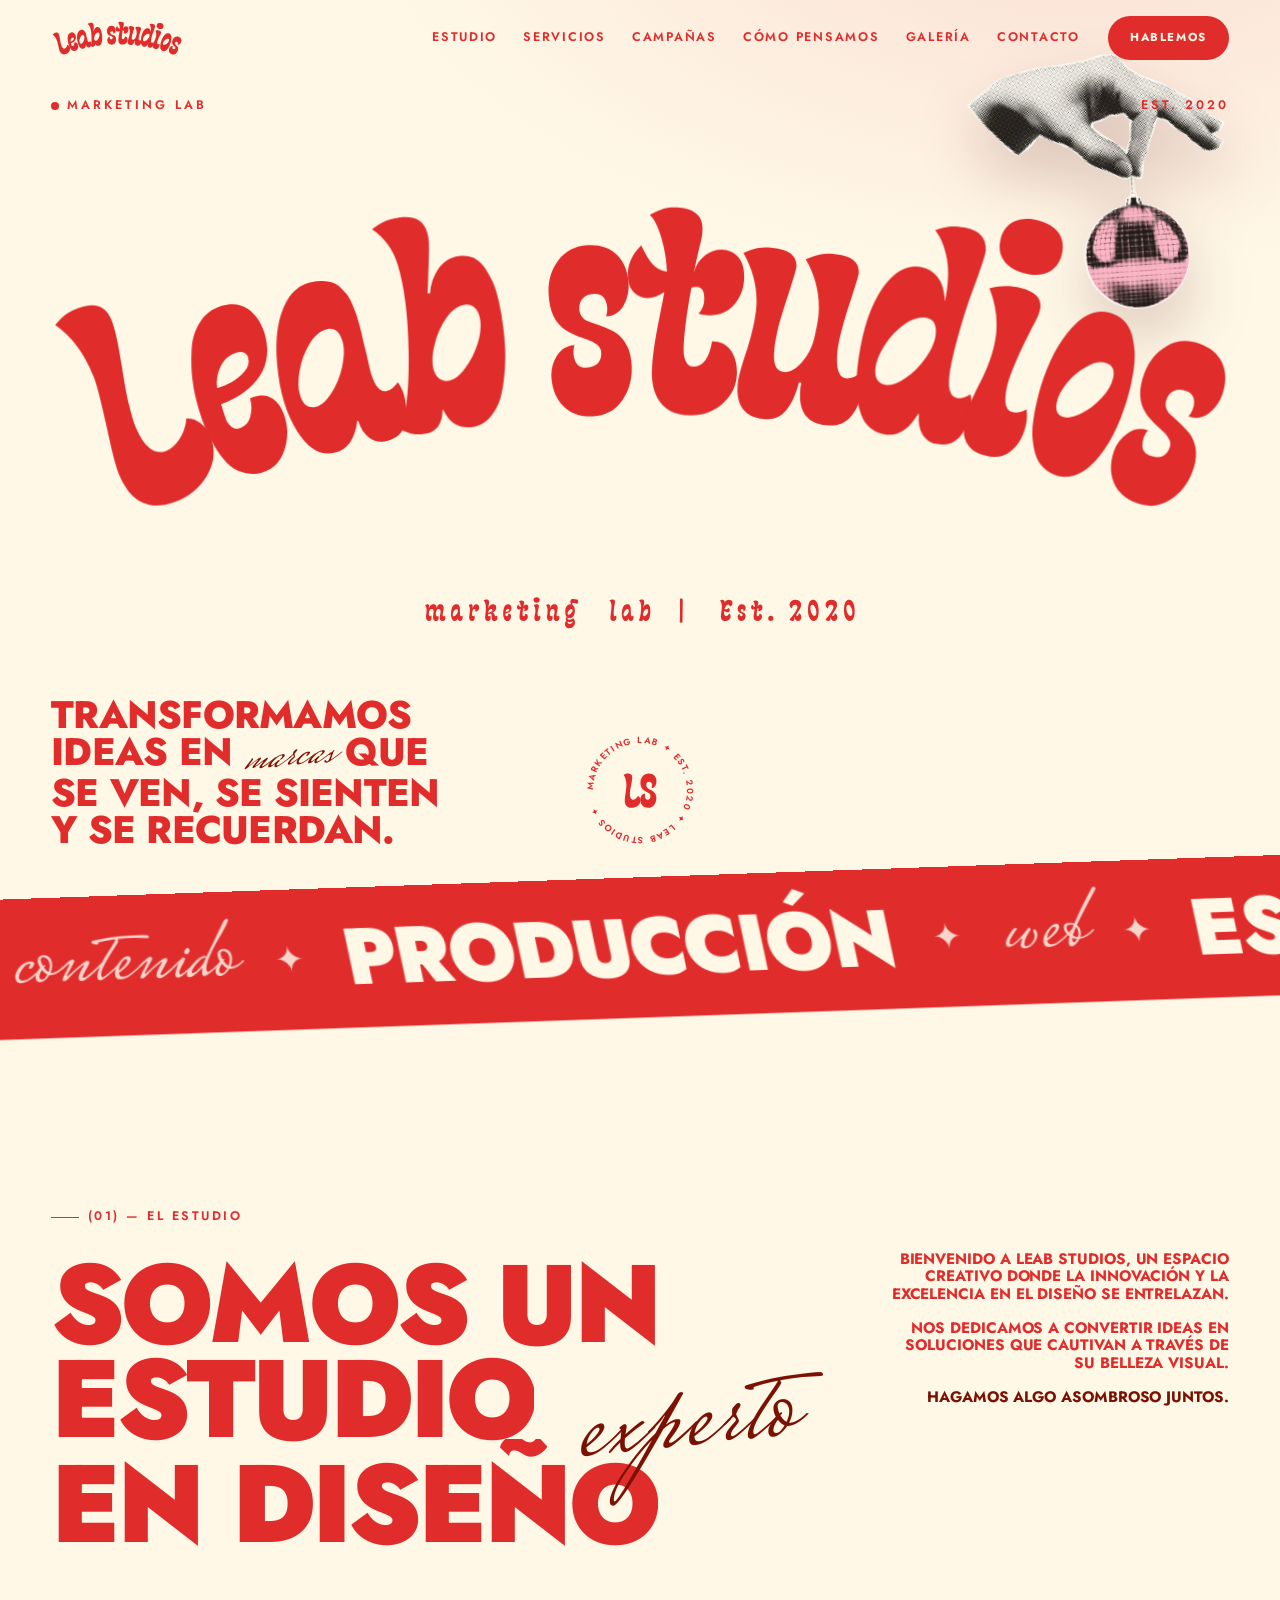
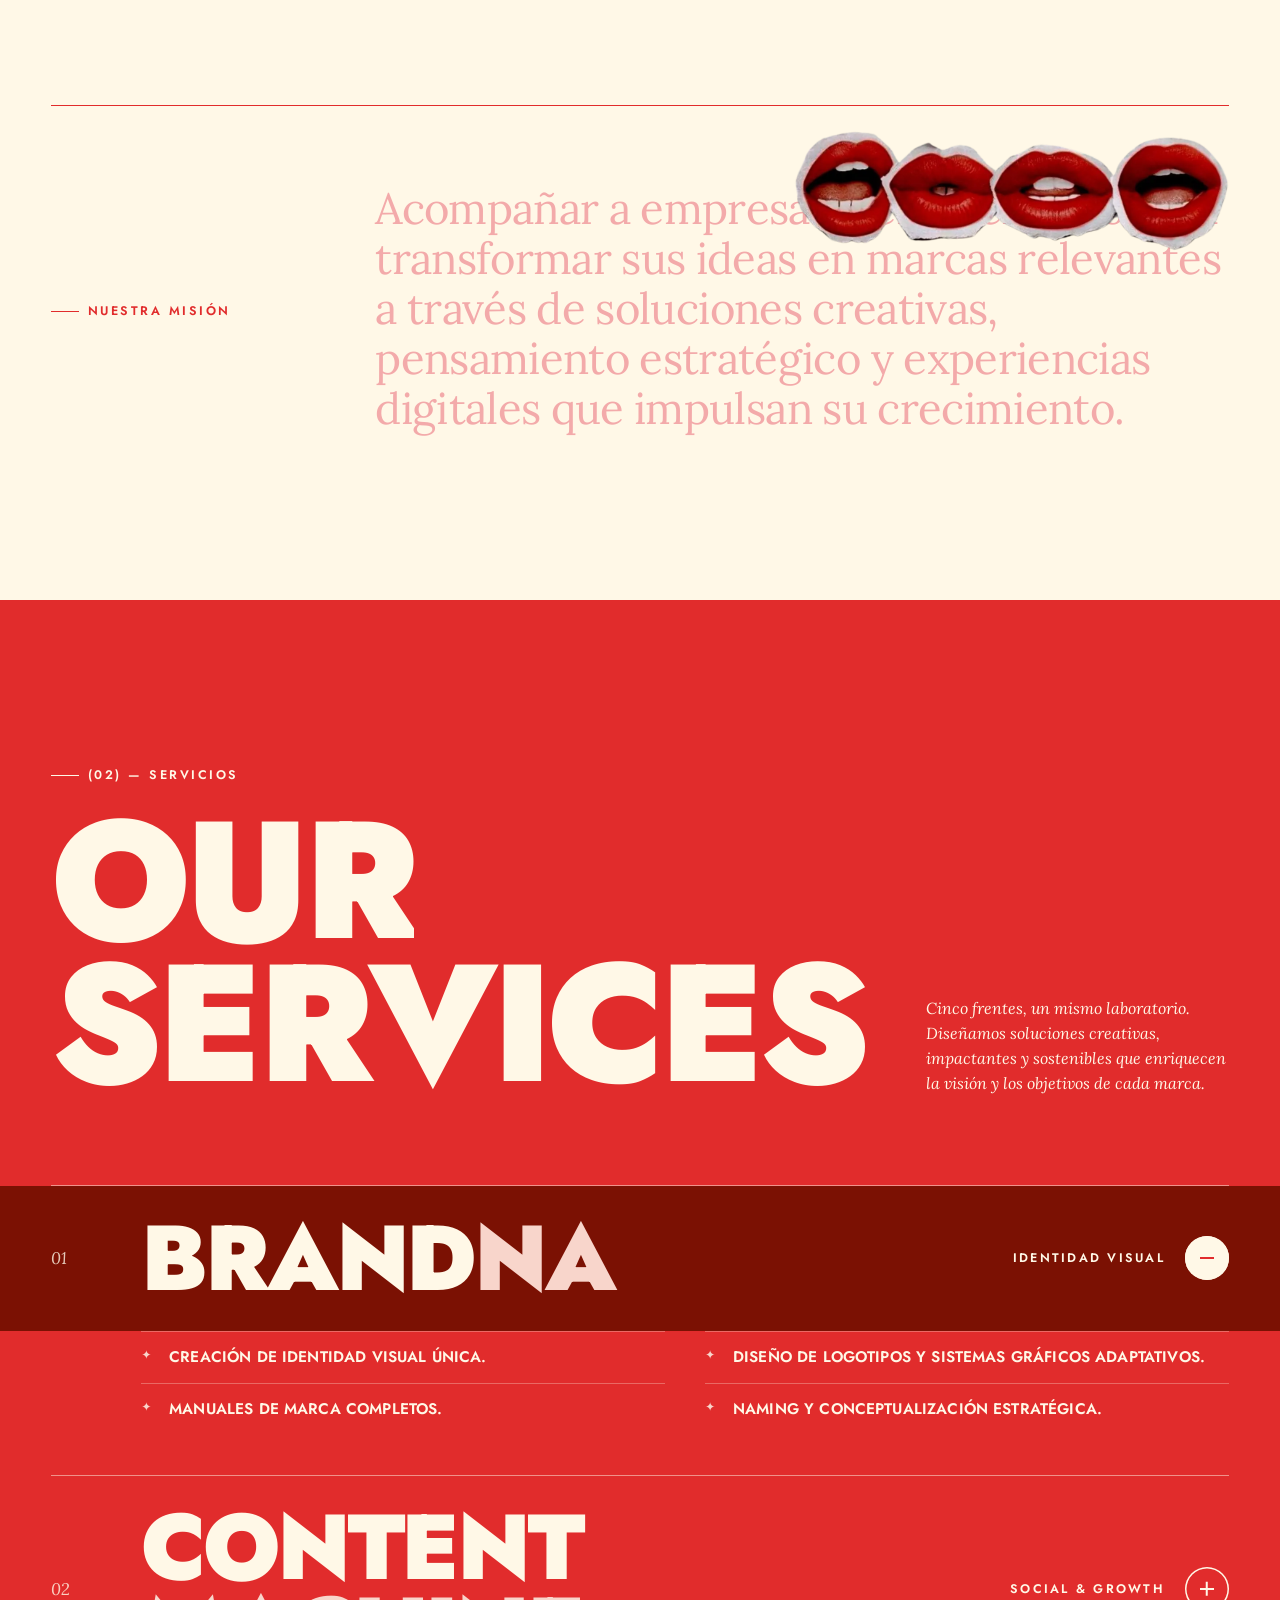
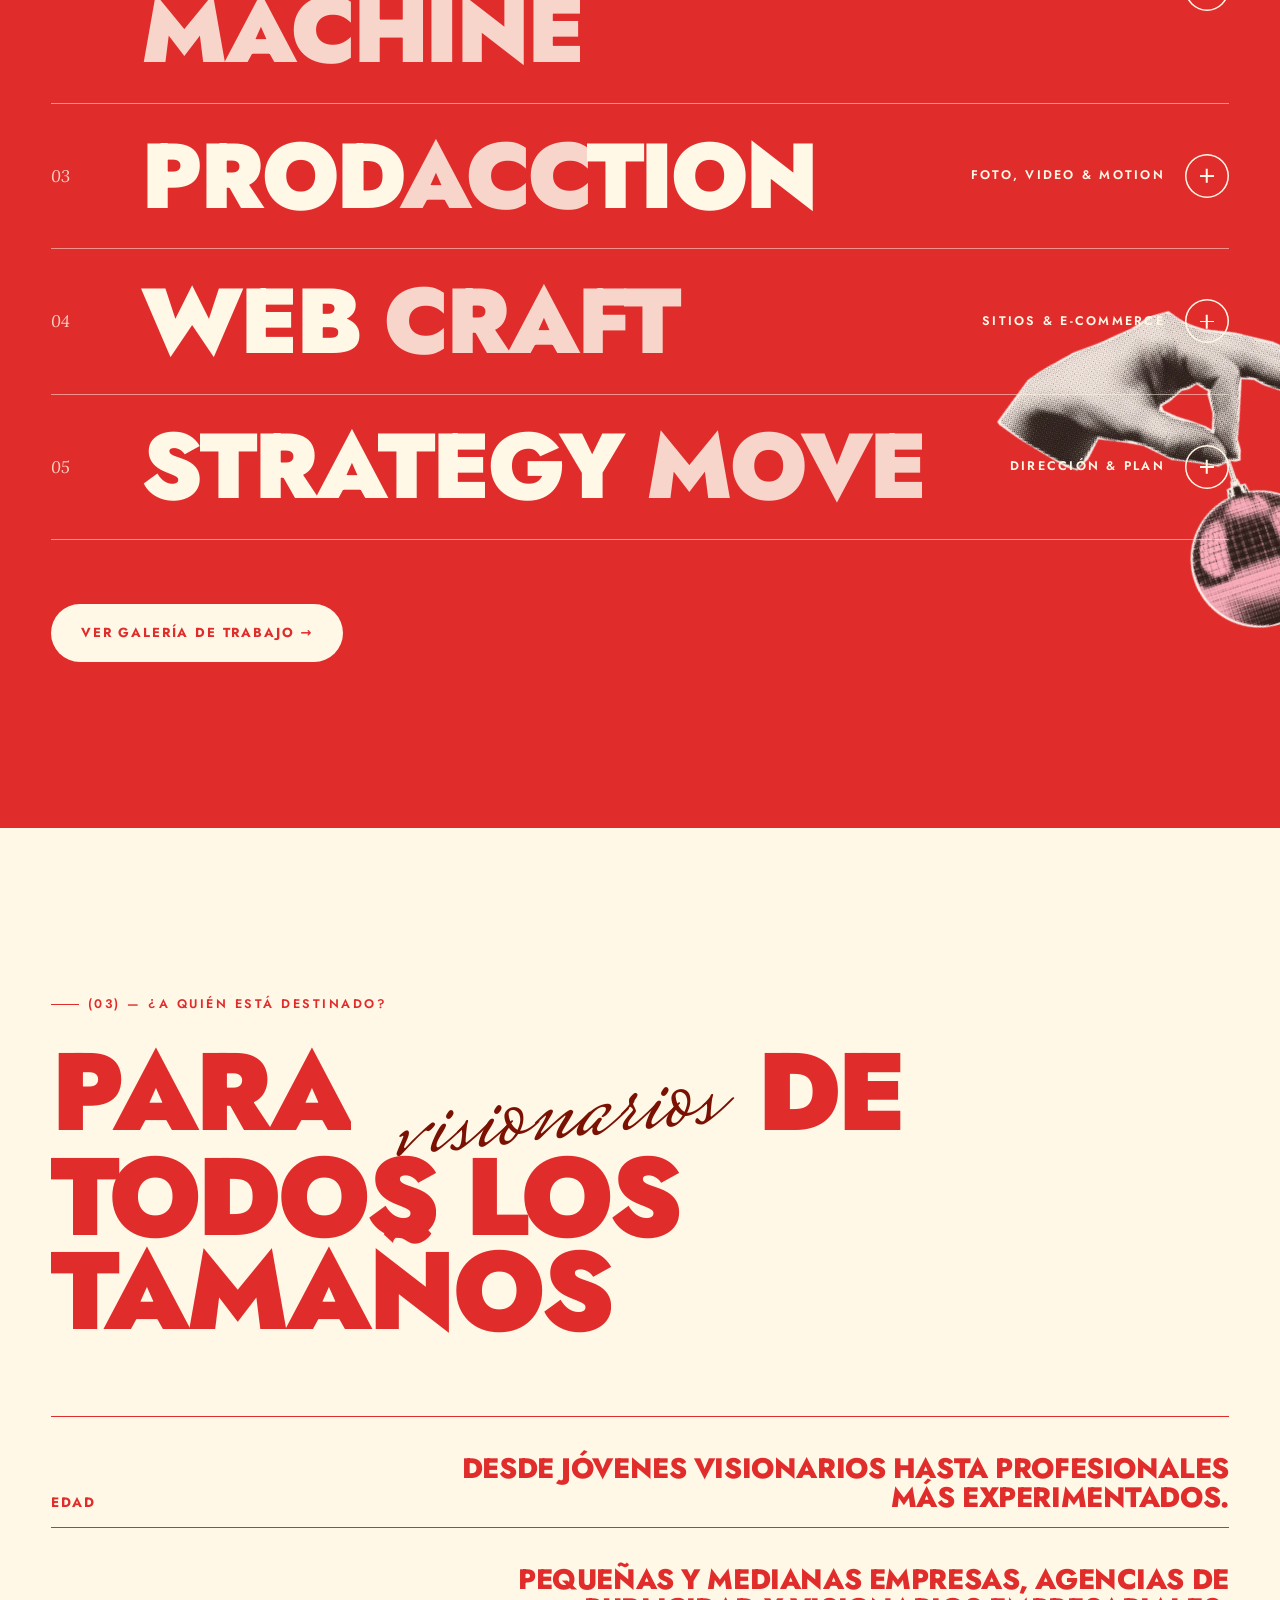
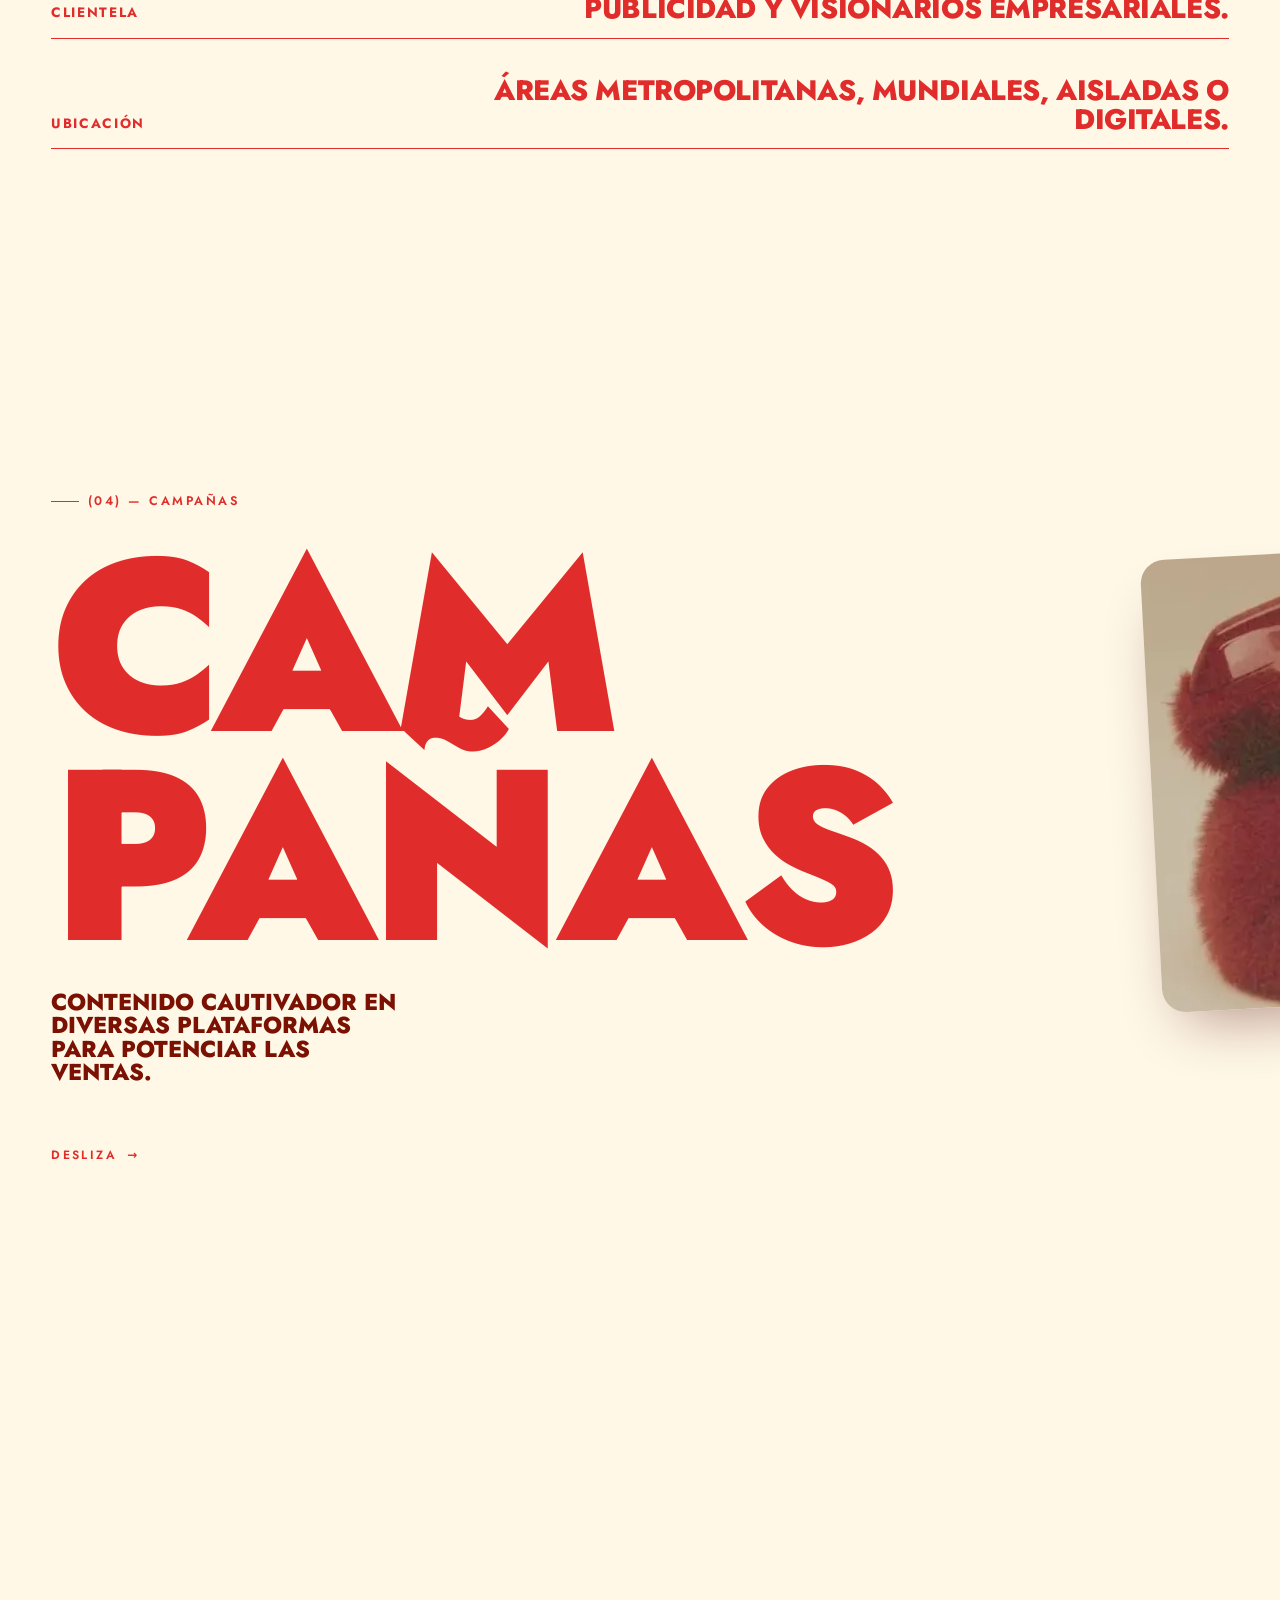
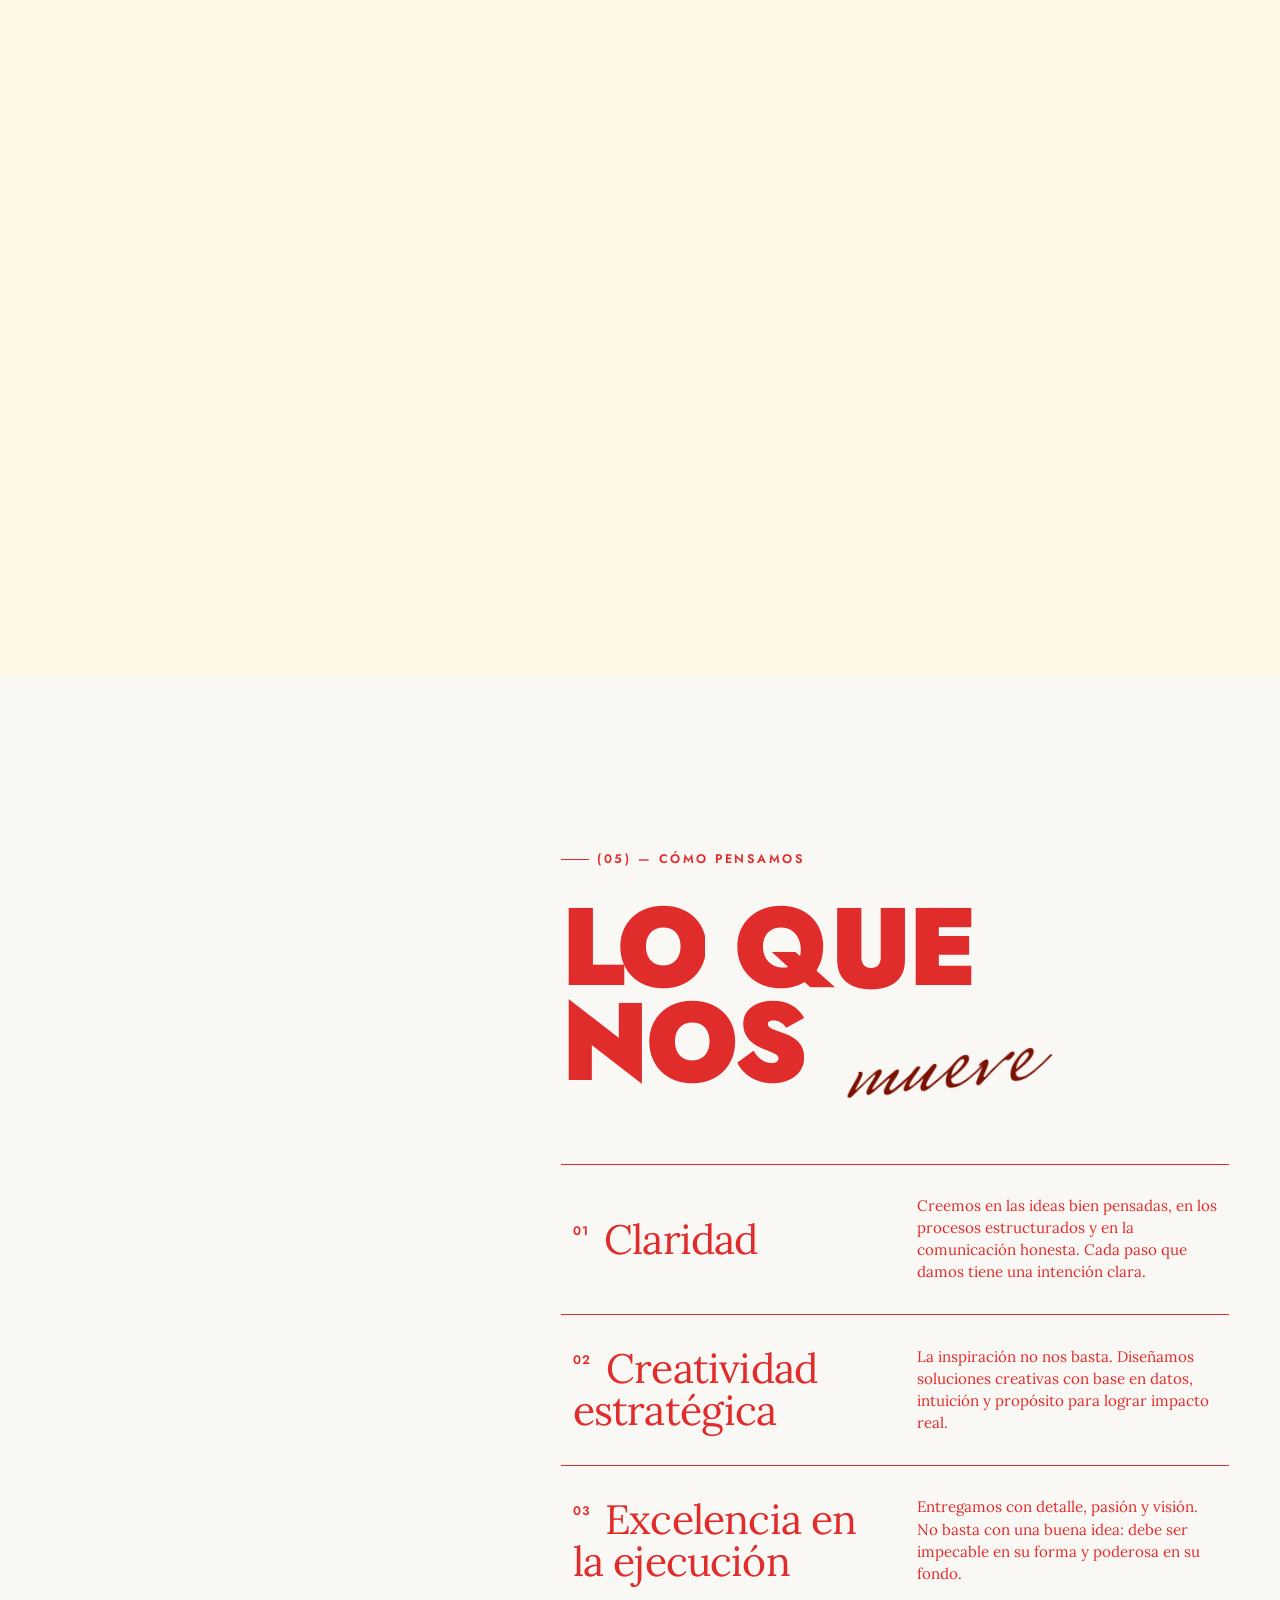
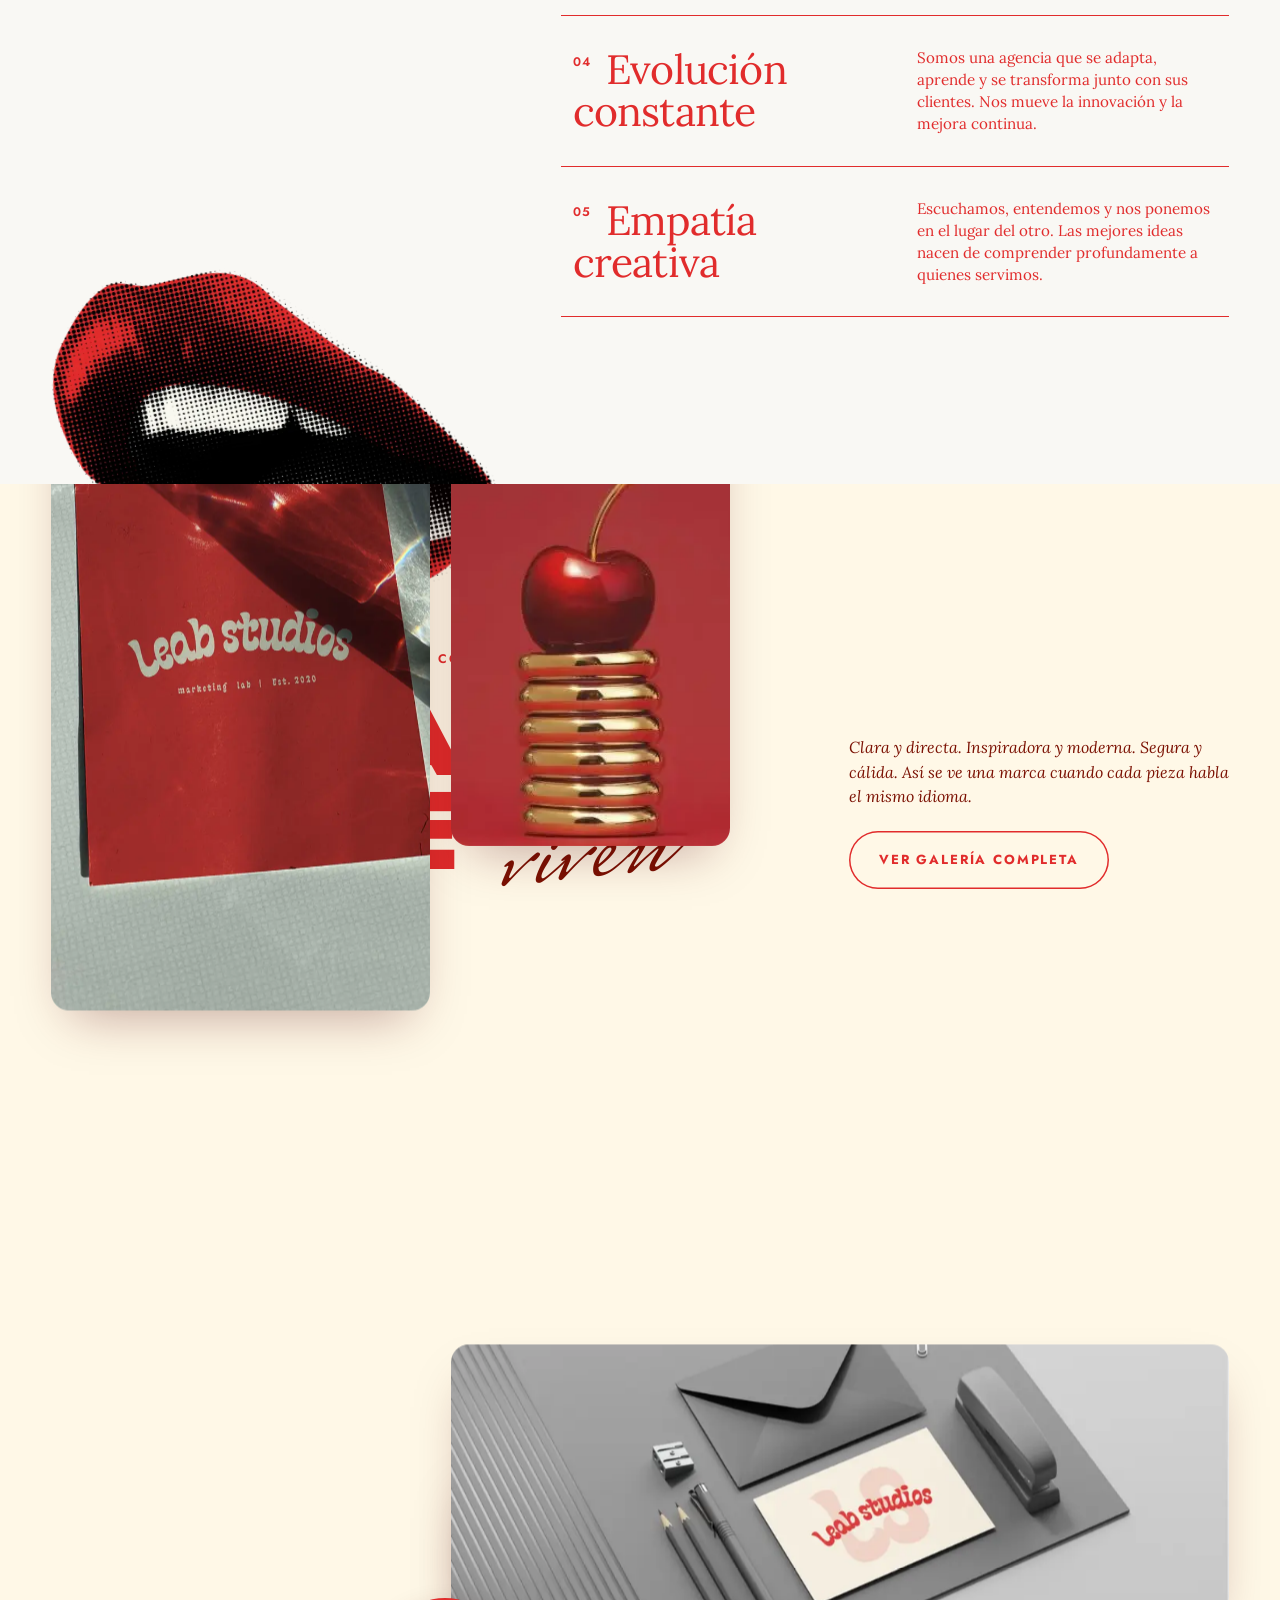
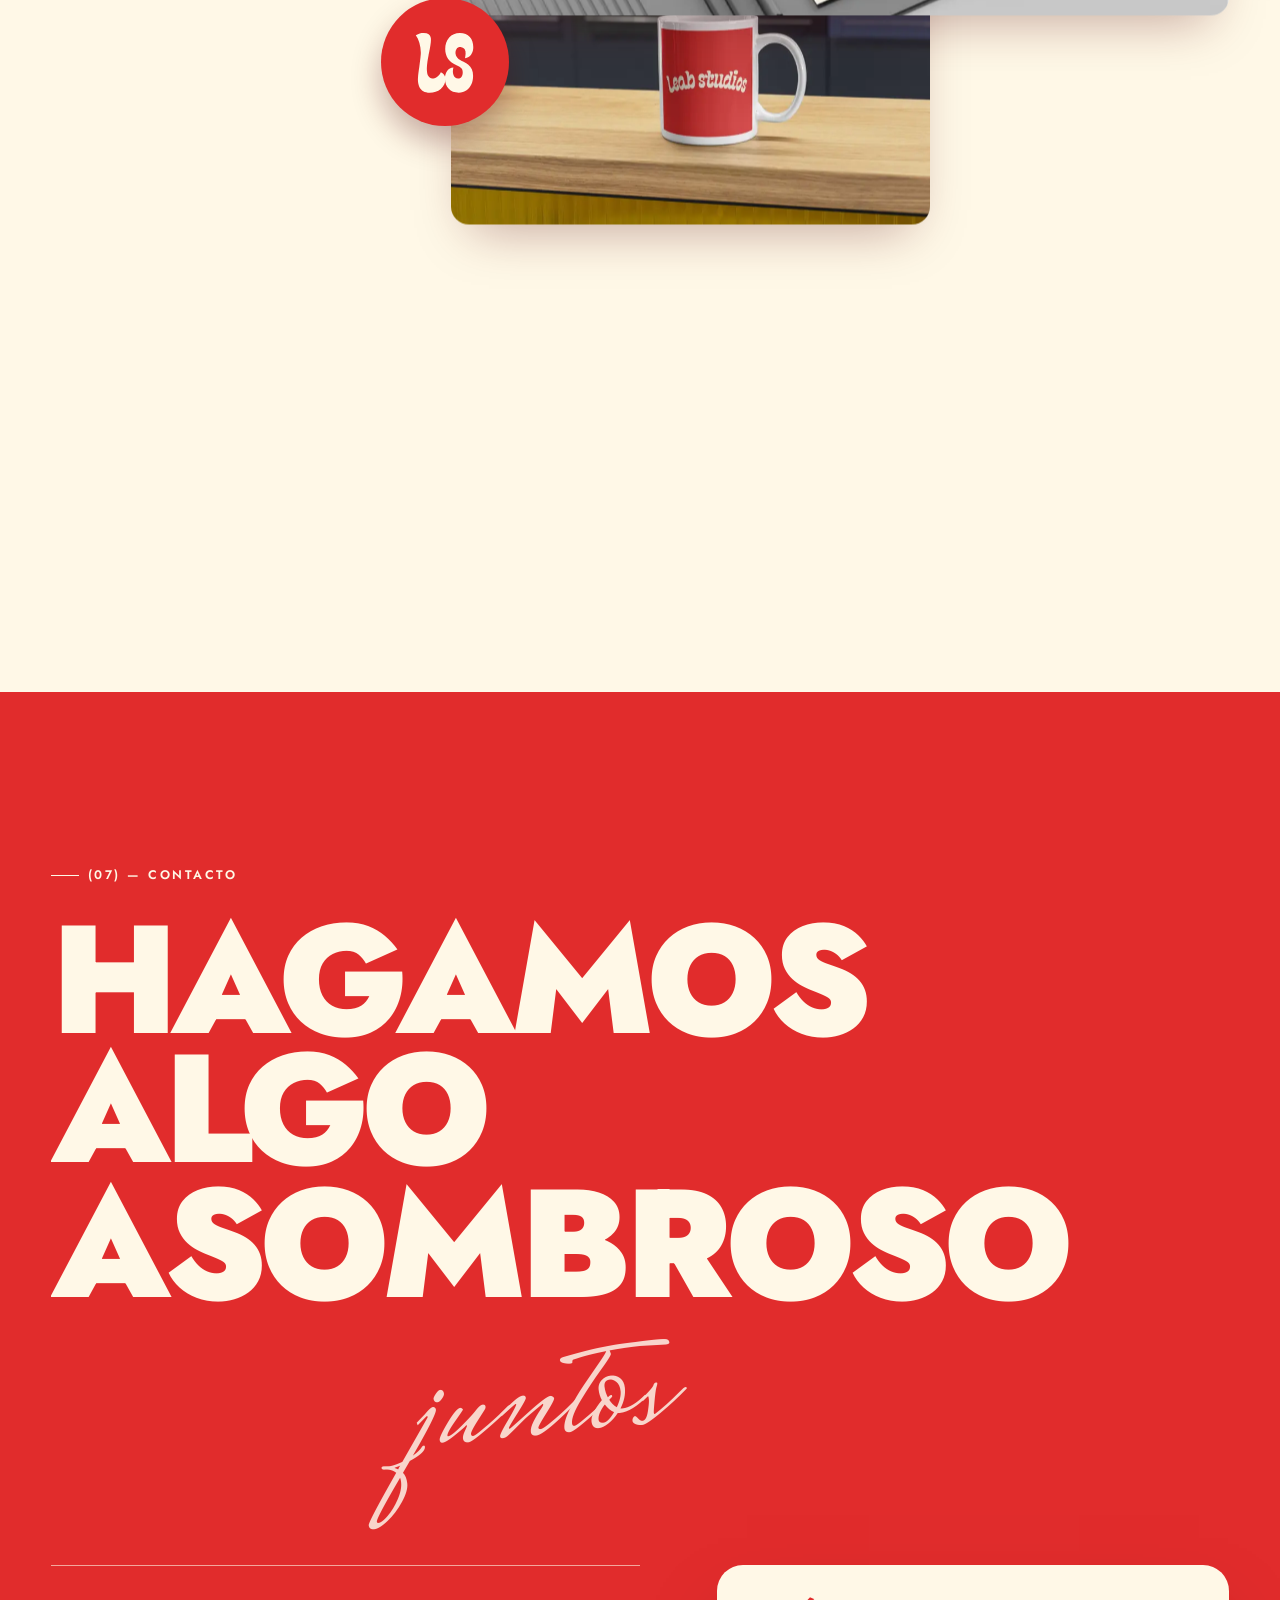
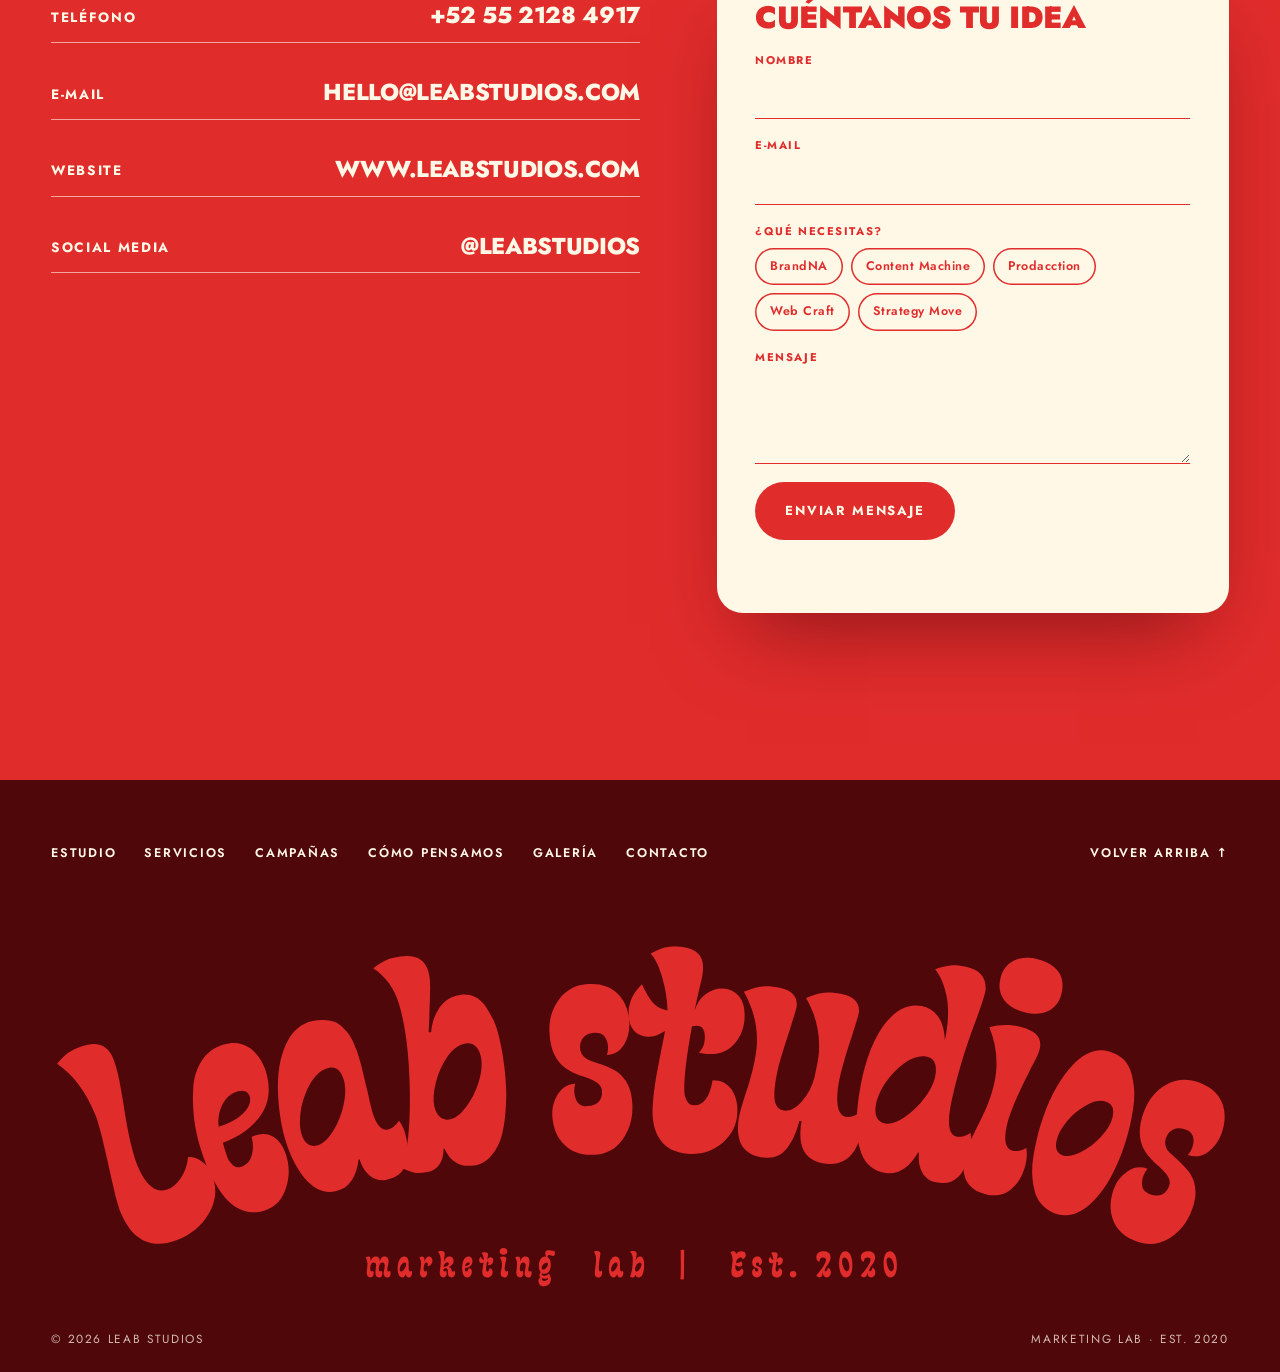
==== commit a575d9b3: "Remove hero ink and service hover images, add gallery page Co-Authored-By: Claude Opus 5.5 <noreply@" ====
--- a/index.html
+++ b/index.html
@@ -37,6 +37,7 @@
       <a href="#servicios" data-hover>Servicios</a>
       <a href="#campanas" data-hover>Campañas</a>
       <a href="#como-pensamos" data-hover>Cómo pensamos</a>
+      <a href="galeria.html" data-hover>Galería</a>
       <a href="#contacto" data-hover>Contacto</a>
     </nav>
     <a href="#contacto" class="btn btn--small btn--red header__cta" data-magnetic><span>Hablemos</span></a>
@@ -50,7 +51,8 @@
       <a href="#servicios"><i>02</i>Servicios</a>
       <a href="#campanas"><i>03</i>Campañas</a>
       <a href="#como-pensamos"><i>04</i>Cómo pensamos</a>
-      <a href="#contacto"><i>05</i>Contacto</a>
+      <a href="galeria.html"><i>05</i>Galería</a>
+      <a href="#contacto"><i>06</i>Contacto</a>
     </nav>
     <div class="menu__foot">
       <a href="mailto:hello@leabstudios.com">hello@leabstudios.com</a>
@@ -63,7 +65,6 @@
 
     <!-- ============ HERO ============ -->
     <section class="hero">
-      <img class="hero__ink" src="assets/img/ink.webp" alt="" data-speed="0.25" width="2000" height="1126">
 
       <div class="hero__hang" aria-hidden="true">
         <span class="hero__string"></span>
@@ -144,7 +145,7 @@
       </div>
 
       <ul class="svc" data-svc>
-        <li class="svc__item" data-img="assets/img/mock-notebook.webp">
+        <li class="svc__item">
           <button class="svc__row" aria-expanded="false">
             <span class="svc__num">01</span>
             <span class="svc__name">Brand<em>NA</em></span>
@@ -160,7 +161,7 @@
             </ul>
           </div></div>
         </li>
-        <li class="svc__item" data-img="assets/img/cherry.webp">
+        <li class="svc__item">
           <button class="svc__row" aria-expanded="false">
             <span class="svc__num">02</span>
             <span class="svc__name">Content <em>Machine</em></span>
@@ -176,7 +177,7 @@
             </ul>
           </div></div>
         </li>
-        <li class="svc__item" data-img="assets/img/red-room.webp">
+        <li class="svc__item">
           <button class="svc__row" aria-expanded="false">
             <span class="svc__num">03</span>
             <span class="svc__name">Prod<em>acc</em>tion</span>
@@ -191,7 +192,7 @@
             </ul>
           </div></div>
         </li>
-        <li class="svc__item" data-img="assets/img/mock-laptop.webp">
+        <li class="svc__item">
           <button class="svc__row" aria-expanded="false">
             <span class="svc__num">04</span>
             <span class="svc__name">Web <em>Craft</em></span>
@@ -206,7 +207,7 @@
             </ul>
           </div></div>
         </li>
-        <li class="svc__item" data-img="assets/img/red-heels.webp">
+        <li class="svc__item">
           <button class="svc__row" aria-expanded="false">
             <span class="svc__num">05</span>
             <span class="svc__name">Strategy <em>Move</em></span>
@@ -223,8 +224,11 @@
         </li>
       </ul>
 
+      <div class="services__cta" data-reveal>
+        <a href="galeria.html" class="btn btn--cream" data-magnetic><span>Ver galería de trabajo →</span></a>
+      </div>
+
       <img class="services__hand" src="assets/img/hand-disco.webp" alt="" data-speed="0.12" width="900" height="900">
-      <div class="svc-float" aria-hidden="true"><img alt=""></div>
     </section>
 
     <!-- ============ PARA QUIÉN ============ -->
@@ -363,7 +367,10 @@
       <div class="showcase__head">
         <p class="kicker">(06) — Del concepto a cada punto de contacto</p>
         <h2 class="display display--xl" data-split>Marcas que se <span class="script script--accent">viven</span></h2>
-        <p class="showcase__lead" data-reveal>Clara y directa. Inspiradora y moderna. Segura y cálida. Así se ve una marca cuando cada pieza habla el mismo idioma.</p>
+        <div class="showcase__side" data-reveal>
+          <p class="showcase__lead">Clara y directa. Inspiradora y moderna. Segura y cálida. Así se ve una marca cuando cada pieza habla el mismo idioma.</p>
+          <a href="galeria.html" class="btn btn--line" data-magnetic><span>Ver galería completa</span></a>
+        </div>
       </div>
       <div class="collage">
         <figure class="tile tile--a" data-speed="0.06" data-tilt><img src="assets/img/mock-notebook.webp" alt="Cuaderno rojo con logotipo" loading="lazy" width="1000" height="1334"></figure>
@@ -443,6 +450,7 @@
         <a href="#servicios" data-hover>Servicios</a>
         <a href="#campanas" data-hover>Campañas</a>
         <a href="#como-pensamos" data-hover>Cómo pensamos</a>
+        <a href="galeria.html" data-hover>Galería</a>
         <a href="#contacto" data-hover>Contacto</a>
       </nav>
       <a href="#top" class="footer__up" data-hover>Volver arriba ↑</a>
--- a/assets/css/styles.css
+++ b/assets/css/styles.css
@@ -293,20 +293,9 @@
     radial-gradient(1200px 600px at 85% -10%, rgba(248, 213, 203, .7), transparent 60%),
     var(--cream);
 }
-.hero__ink {
-  position: absolute; left: -12%; top: 6%;
-  width: min(75vw, 1100px);
-  mix-blend-mode: multiply;
-  opacity: .9;
-  pointer-events: none;
-  animation: inkFloat 12s ease-in-out infinite alternate;
-  -webkit-mask: radial-gradient(closest-side, #000 60%, transparent 100%);
-          mask: radial-gradient(closest-side, #000 60%, transparent 100%);
-}
-@keyframes inkFloat { to { rotate: 4deg; scale: 1.05; } }
 
 .hero__hang {
-  position: absolute; top: -10px; right: clamp(-30px, 4vw, 90px);
+  position: absolute; top: calc(var(--header-h) - 6px); right: clamp(-30px, 4vw, 90px);
   width: clamp(160px, 20vw, 320px);
   transform-origin: 70% 0;
   animation: swing 5s ease-in-out infinite;
@@ -470,18 +459,6 @@
 
 .services__hand { position: absolute; right: -6%; bottom: -14%; width: clamp(200px, 26vw, 420px); z-index: 1; pointer-events: none; transform: rotate(-18deg); opacity: .95; }
 
-.svc-float {
-  position: fixed; left: 0; top: 0; z-index: 60;
-  width: clamp(200px, 20vw, 300px); aspect-ratio: 3/4;
-  border-radius: 18px; overflow: hidden;
-  pointer-events: none;
-  opacity: 0; scale: .6;
-  transition: opacity .35s var(--ease), scale .45s var(--ease);
-  box-shadow: 0 30px 60px rgba(79, 7, 10, .35);
-}
-.svc-float.is-on { opacity: 1; scale: 1; }
-.svc-float img { width: 100%; height: 100%; object-fit: cover; }
-@media (hover: none), (pointer: coarse) { .svc-float { display: none; } }
 
 /* ============ AUDIENCE ============ */
 .audience__head { display: flex; flex-direction: column; margin-bottom: clamp(40px, 6vw, 90px); }
@@ -575,6 +552,8 @@
 .showcase { overflow: hidden; }
 .showcase__head { display: grid; grid-template-columns: 1fr minmax(240px, 380px); gap: 20px 60px; align-items: end; margin-bottom: clamp(50px, 7vw, 110px); }
 .showcase__head .kicker { grid-column: 1 / -1; margin-bottom: 0; }
+.services__cta { position: relative; z-index: 2; margin-top: clamp(36px, 5vw, 64px); }
+.showcase__side { display: grid; gap: 22px; justify-items: start; }
 .showcase__lead { font-style: italic; font-size: clamp(1rem, 1.25vw, 1.2rem); color: var(--wine); }
 
 .collage {
@@ -659,6 +638,64 @@
 .footer__logo .logo-mask { width: 100%; }
 .footer__bottom { display: flex; justify-content: space-between; flex-wrap: wrap; gap: 10px; font-family: var(--f-display); font-size: .74rem; letter-spacing: .14em; text-transform: uppercase; opacity: .75; }
 
+
+/* ============ GALLERY PAGE ============ */
+.header__nav a[aria-current="page"]::after { transform: scaleX(1); }
+.gallery-hero {
+  position: relative; overflow: hidden;
+  background: var(--red); color: var(--cream);
+  min-height: 88svh;
+  padding: calc(var(--header-h) + 40px) var(--gutter) clamp(50px, 7vw, 100px);
+  display: flex; flex-direction: column; justify-content: flex-end;
+}
+.gallery-hero__back { position: absolute; top: calc(var(--header-h) + 16px); left: var(--gutter); font-family: var(--f-display); font-weight: 600; font-size: .78rem; letter-spacing: .14em; text-transform: uppercase; }
+.gallery-hero .display--mega { position: relative; color: var(--cream); }
+.gallery-hero__script { position: relative; color: var(--blush); font-size: clamp(3rem, 9vw, 9rem); margin: -.25em 0 0 clamp(20px, 22vw, 360px); transform: rotate(-6deg); }
+.gallery-hero__lead { position: relative; max-width: 440px; margin-top: clamp(24px, 4vw, 50px); font-style: italic; font-size: clamp(1rem, 1.3vw, 1.25rem); }
+.gallery-hero__hand { position: absolute; right: -4%; bottom: -8%; width: clamp(220px, 32vw, 480px); animation: shaka 2.6s ease-in-out infinite; transform-origin: 60% 100%; }
+
+.filters { display: flex; flex-wrap: wrap; gap: 10px; margin-bottom: clamp(30px, 4vw, 56px); }
+.filter { padding: 12px 20px; border-radius: 999px; box-shadow: inset 0 0 0 1.5px var(--red); font-family: var(--f-display); font-weight: 700; font-size: .75rem; letter-spacing: .14em; text-transform: uppercase; transition: background .3s, color .3s; }
+.filter:hover { background: var(--blush); }
+.filter.is-active { background: var(--red); color: var(--cream); }
+
+.g-grid { columns: 3 300px; column-gap: clamp(14px, 2vw, 28px); }
+.g-item { break-inside: avoid; margin-bottom: clamp(14px, 2vw, 28px); }
+.g-item.is-hidden { display: none; }
+.g-item__btn { display: block; width: 100%; border-radius: 18px; overflow: hidden; cursor: zoom-in; box-shadow: 0 24px 50px -24px rgba(79, 7, 10, .4); }
+.g-item__btn img { width: 100%; transition: transform 1s var(--ease); }
+.g-item__btn:hover img { transform: scale(1.05); }
+.g-item figcaption { display: flex; justify-content: space-between; gap: 12px; padding: 12px 4px 0; font-family: var(--f-display); font-weight: 700; text-transform: uppercase; font-size: .78rem; letter-spacing: .06em; }
+.g-item figcaption span { font-family: var(--f-serif); font-style: italic; font-weight: 400; text-transform: none; letter-spacing: 0; color: var(--wine); }
+
+.gallery-cta { background: var(--wine); color: var(--cream); padding: clamp(80px, 11vw, 160px) var(--gutter); display: grid; justify-items: start; gap: 30px; }
+.gallery-cta .script--accent { color: var(--blush); }
+
+.lightbox {
+  position: fixed; inset: 0; z-index: 950;
+  background: rgba(79, 7, 10, .94);
+  display: grid; grid-template-columns: 70px 1fr 70px; align-items: center;
+  padding: 24px;
+  opacity: 0; visibility: hidden; transition: opacity .4s, visibility .4s;
+}
+.lightbox.is-open { opacity: 1; visibility: visible; }
+.lightbox__fig { display: grid; justify-items: center; gap: 14px; max-height: 100%; }
+.lightbox__fig img { max-width: 100%; max-height: 80vh; width: auto; border-radius: 14px; transform: scale(.94); transition: transform .5s var(--ease); }
+.lightbox.is-open .lightbox__fig img { transform: none; }
+.lightbox figcaption { color: var(--cream); font-family: var(--f-display); font-weight: 600; letter-spacing: .1em; text-transform: uppercase; font-size: .8rem; text-align: center; }
+.lightbox__nav, .lightbox__close { width: 54px; height: 54px; border-radius: 50%; color: var(--cream); box-shadow: inset 0 0 0 1.5px var(--cream); font-size: 1.3rem; justify-self: center; transition: background .3s, color .3s; }
+.lightbox__nav:hover, .lightbox__close:hover { background: var(--cream); color: var(--red); }
+.lightbox__close { position: absolute; top: 20px; right: 20px; font-size: 1.8rem; line-height: 1; }
+.lightbox-open { overflow: hidden; }
+@media (max-width: 760px) {
+  .lightbox { grid-template-columns: 1fr; padding: 70px 12px 90px; }
+  .lightbox__nav { position: absolute; bottom: 20px; }
+  .lightbox__nav--prev { left: calc(50% - 64px); }
+  .lightbox__nav--next { right: calc(50% - 64px); }
+  .gallery-hero__hand { width: 130px; right: -26px; bottom: -24px; }
+  .gallery-hero__lead { max-width: 68%; }
+}
+
 /* ==========================================================
    Responsive
    ========================================================== */
@@ -679,7 +716,6 @@
   .header__logo { width: 112px; }
   .hero { grid-template-rows: auto auto auto auto; align-content: center; }
   .hero__title { margin-top: 18vh; }
-  .hero__ink { width: 130vw; left: -40%; top: 18%; }
   .hero__hang { width: 130px; right: -14px; top: calc(var(--header-h) - 16px); }
   .hero__bottom { flex-direction: column; align-items: flex-start; margin-top: 40px; }
   .hero__lead { font-size: 1.7rem; }
